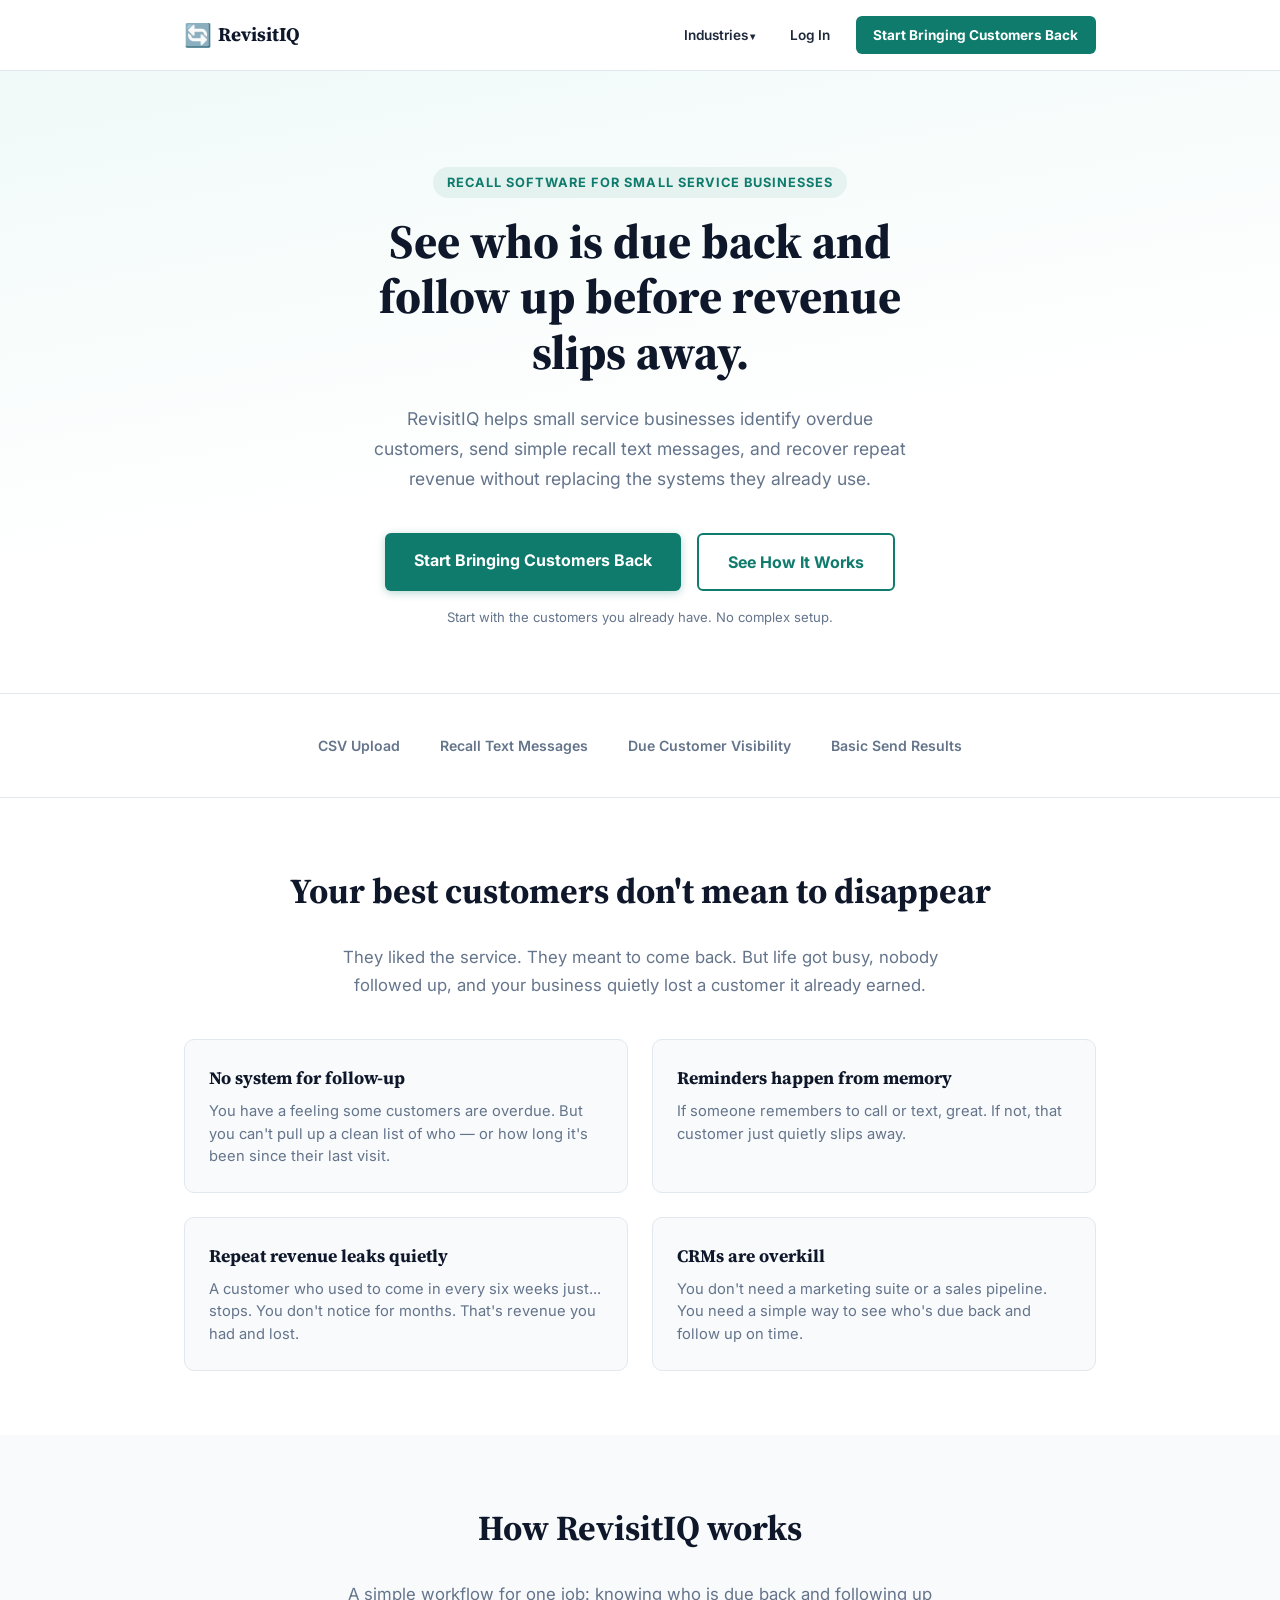
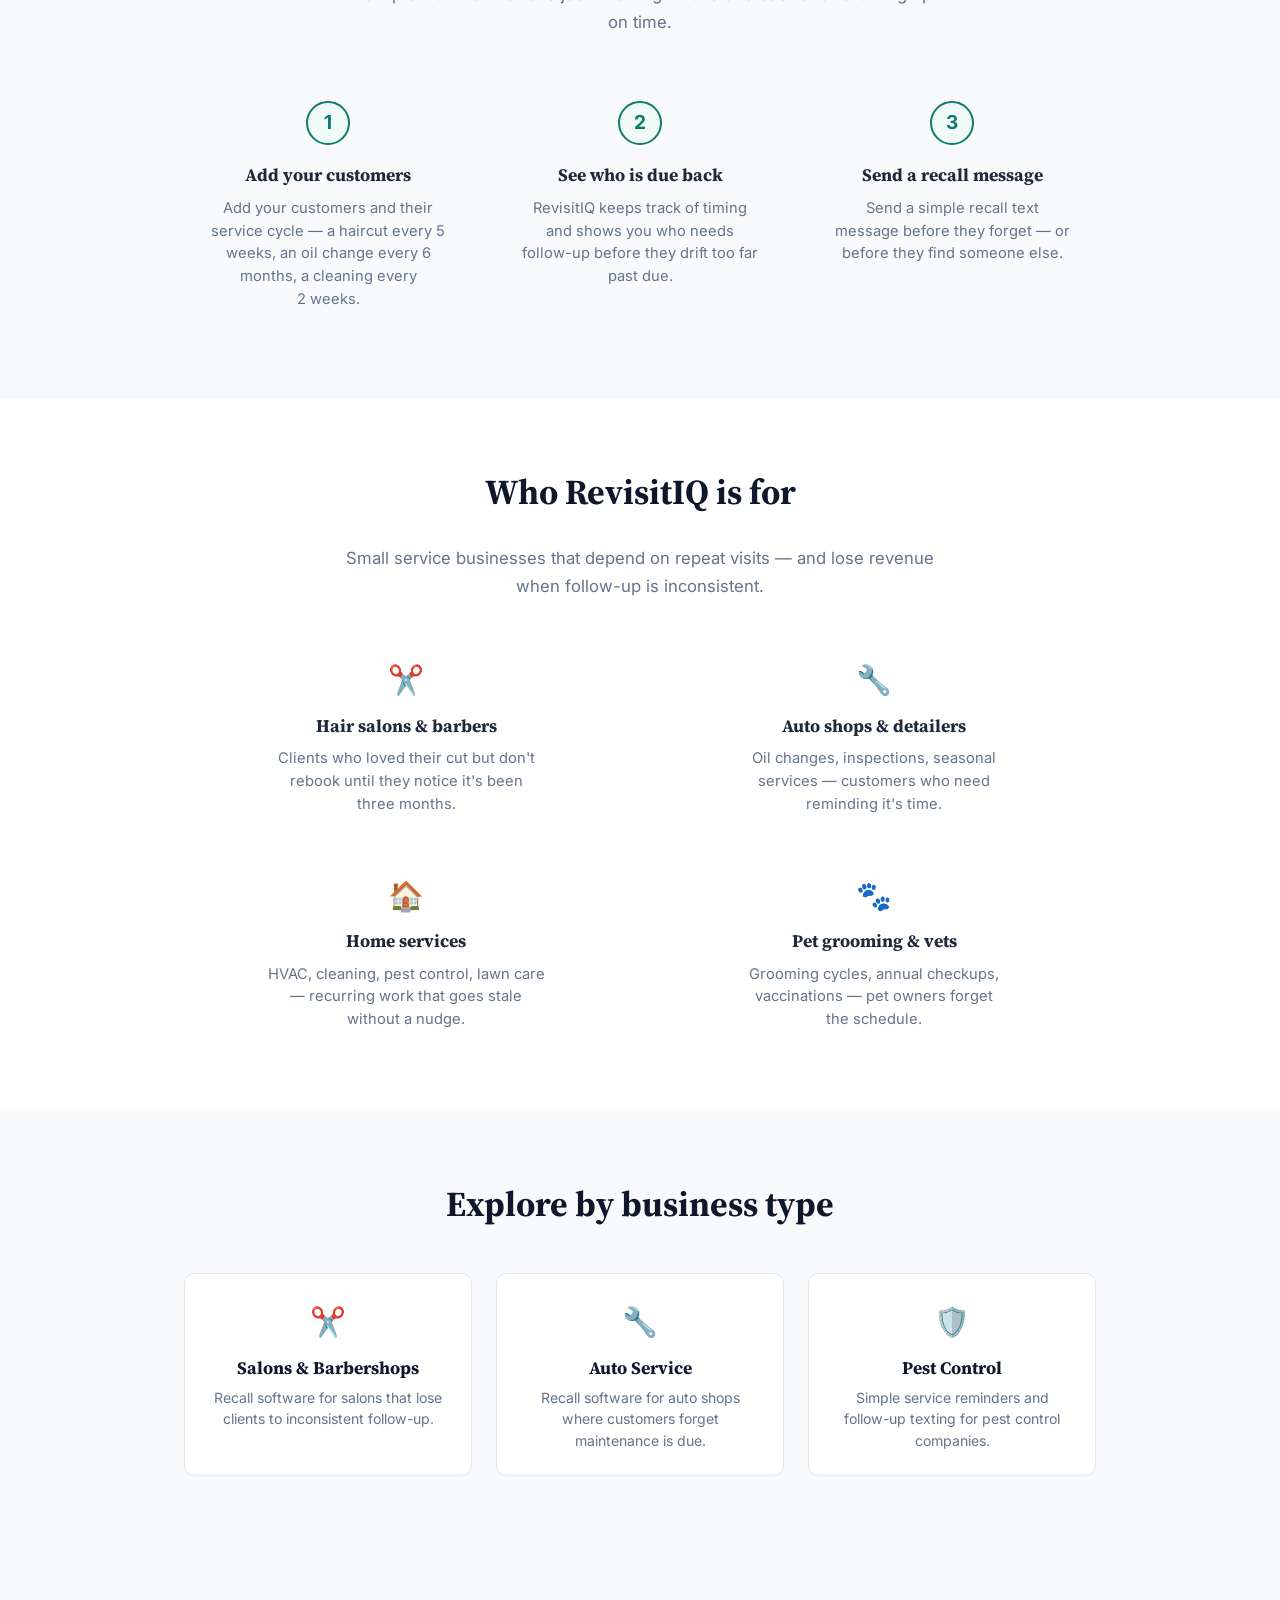
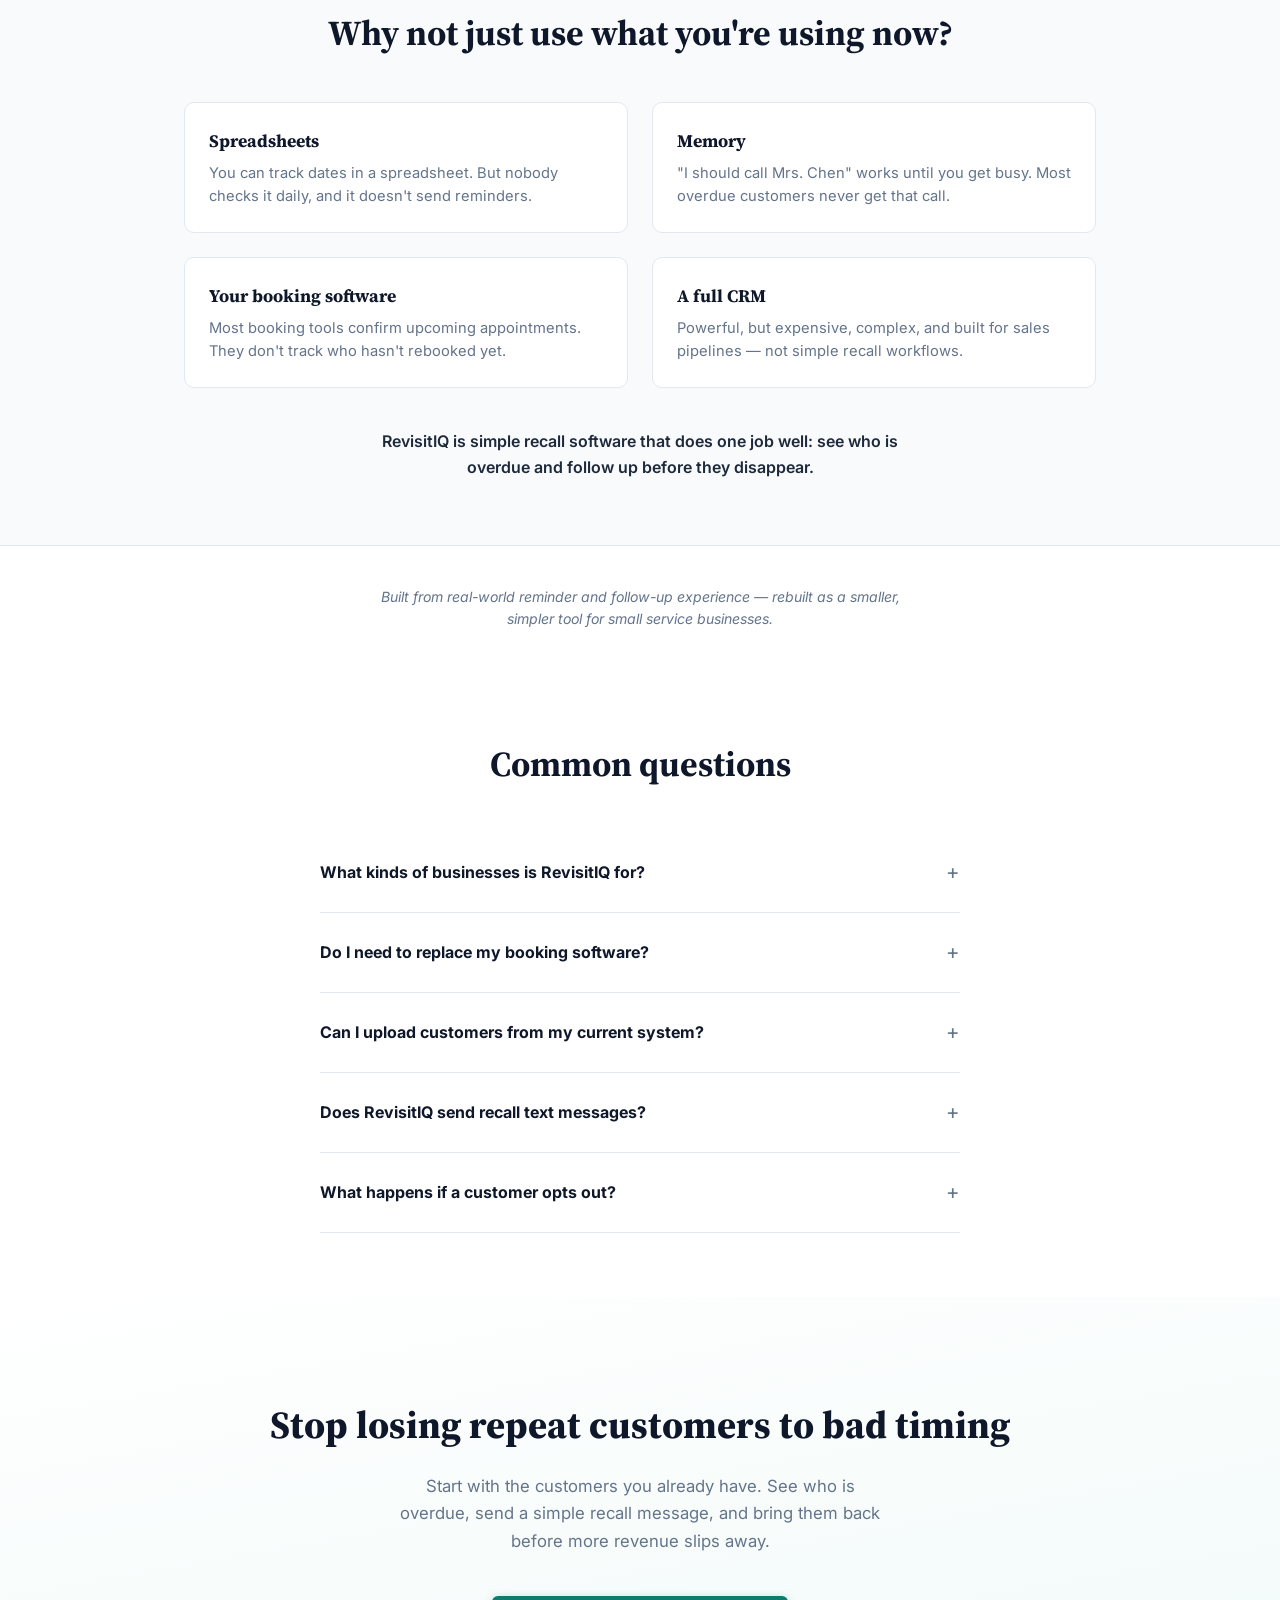
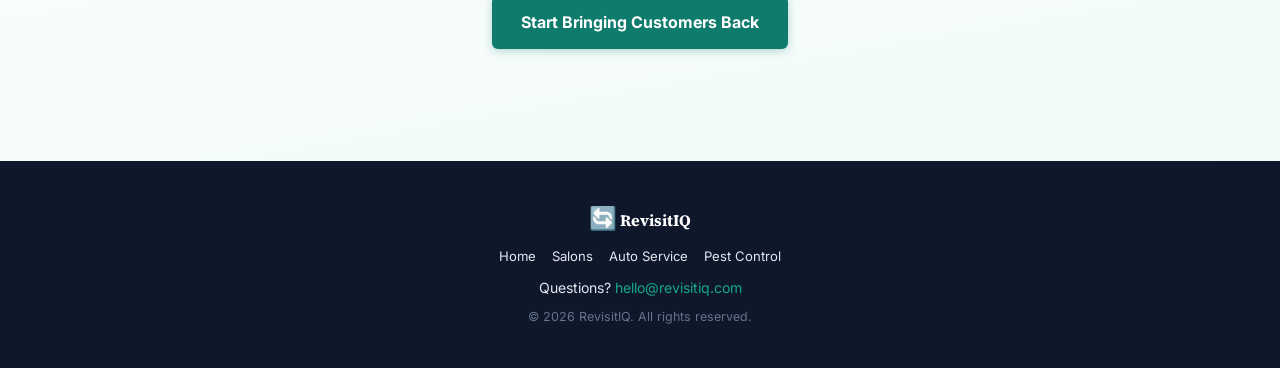
==== index.html @ e1361369 "Shift pest control page from recall to service reminder language Also update homepage pest control c" ====
<!doctype html>
<html lang="en">
    <head>
        <meta charset="UTF-8" />
        <meta name="viewport" content="width=device-width, initial-scale=1.0" />
        <title>Recall Software for Small Service Businesses | RevisitIQ</title>
        <meta
            name="description"
            content="RevisitIQ helps small service businesses identify overdue customers, send simple recall text messages, and bring repeat customers back before revenue slips away."
        />
        <meta
            property="og:title"
            content="Recall Software for Small Service Businesses | RevisitIQ"
        />
        <meta
            property="og:description"
            content="RevisitIQ helps small service businesses identify overdue customers, send simple recall text messages, and bring repeat customers back before revenue slips away."
        />
        <meta property="og:type" content="website" />
        <meta property="og:url" content="https://revisitiq.com/" />
        <meta
            property="og:image"
            content="https://revisitiq.com/og-image.png"
        />
        <meta
            property="og:image:alt"
            content="RevisitIQ — Recall software for small service businesses"
        />
        <meta name="twitter:card" content="summary_large_image" />
        <meta
            name="twitter:title"
            content="Recall Software for Small Service Businesses | RevisitIQ"
        />
        <meta
            name="twitter:description"
            content="RevisitIQ helps small service businesses identify overdue customers, send simple recall text messages, and bring repeat customers back before revenue slips away."
        />
        <meta
            name="twitter:image"
            content="https://revisitiq.com/og-image.png"
        />
        <meta
            name="twitter:image:alt"
            content="RevisitIQ — Recall software for small service businesses"
        />
        <link rel="canonical" href="https://revisitiq.com/" />
        <link rel="icon" href="/favicon.ico" sizes="48x48" />
        <link rel="icon" type="image/png" href="/favicon-32x32.png" sizes="32x32" />
        <link rel="icon" type="image/png" href="/favicon-16x16.png" sizes="16x16" />
        <link rel="apple-touch-icon" href="/apple-touch-icon.png" />

        <!-- Google Fonts -->
        <link rel="preconnect" href="https://fonts.googleapis.com" />
        <link rel="preconnect" href="https://fonts.gstatic.com" crossorigin />
        <link
            href="https://fonts.googleapis.com/css2?family=Inter:wght@400;500;600;700&family=Source+Serif+4:wght@600;700;800&display=swap"
            rel="stylesheet"
        />

        <link rel="stylesheet" href="styles.css" />

        <!-- Structured data: Organization + WebSite -->
        <script type="application/ld+json">
        {
            "@context": "https://schema.org",
            "@graph": [
                {
                    "@type": "Organization",
                    "name": "RevisitIQ",
                    "url": "https://revisitiq.com/",
                    "email": "hello@revisitiq.com",
                    "description": "RevisitIQ helps small service businesses identify overdue customers, send simple recall text messages, and bring repeat customers back before revenue slips away."
                },
                {
                    "@type": "WebSite",
                    "name": "RevisitIQ",
                    "url": "https://revisitiq.com/"
                }
            ]
        }
        </script>

        <!-- Google tag (gtag.js) -->
        <script async src="https://www.googletagmanager.com/gtag/js?id=G-NSQ59M11CJ"></script>
        <script>
            window.dataLayer = window.dataLayer || [];
            function gtag(){dataLayer.push(arguments);}
            gtag('js', new Date());
            gtag('config', 'G-NSQ59M11CJ');
        </script>
    </head>

    <body>
        <!-- ============ HEADER ============ -->
        <header class="site-header">
            <div class="container header-inner">
                <a href="/" class="logo" aria-label="RevisitIQ home">
                    <span class="logo-icon">🔄</span>
                    <span class="logo-text">RevisitIQ</span>
                </a>
                <nav class="header-nav">
                    <div class="nav-dropdown">
                        <button class="nav-dropdown-toggle" aria-expanded="false" aria-haspopup="true">Industries</button>
                        <div class="nav-dropdown-menu">
                            <a href="/salon-barbershop-recall.html">Salons &amp; Barbershops</a>
                            <a href="/auto-service-recall.html">Auto Service</a>
                            <a href="/pest-control-recall.html">Pest Control</a>
                        </div>
                    </div>
                    <a
                        href="https://app.revisitiq.com/login"
                        class="header-login"
                        data-cta="login"
                        data-location="header"
                        >Log In</a
                    >
                    <a
                        href="https://app.revisitiq.com/login"
                        class="header-cta"
                        data-cta="cta_click"
                        data-location="header"
                        >Start Bringing Customers Back</a
                    >
                </nav>
            </div>
        </header>

        <!-- ============ HERO ============ -->
        <section class="hero">
            <div class="container hero-inner">
                <p class="hero-eyebrow">Recall Software for Small Service Businesses</p>
                <h1 class="hero-headline">
                    See who is due back and follow up before revenue
                    slips&nbsp;away.
                </h1>
                <p class="hero-sub">
                    RevisitIQ helps small service businesses identify
                    overdue customers, send simple recall text messages,
                    and recover repeat revenue without replacing the
                    systems they already&nbsp;use.
                </p>

                <div class="hero-ctas">
                    <a
                        href="https://app.revisitiq.com/login"
                        class="btn btn-primary"
                        data-cta="cta_click"
                        data-location="hero"
                        >Start Bringing Customers Back</a
                    >
                    <a
                        href="#how-it-works"
                        class="btn btn-secondary"
                        data-cta="cta_click"
                        data-location="hero_secondary"
                        >See How It Works</a
                    >
                </div>

                <p class="hero-note">
                    Start with the customers you already have.
                    No complex&nbsp;setup.
                </p>
            </div>
        </section>

        <!-- ============ PROOF STRIP ============ -->
        <section class="proof-strip">
            <div class="container">
                <div class="proof-items">
                    <p>CSV Upload</p>
                    <p>Recall Text Messages</p>
                    <p>Due Customer Visibility</p>
                    <p>Basic Send Results</p>
                </div>
            </div>
        </section>

        <!-- ============ PROBLEM ============ -->
        <section class="problems">
            <div class="container">
                <h2 class="section-heading">
                    Your best customers don't mean to&nbsp;disappear
                </h2>
                <p class="section-intro">
                    They liked the service. They meant to come back.
                    But life got busy, nobody followed up, and your
                    business quietly lost a customer it
                    already&nbsp;earned.
                </p>
                <div class="problems-grid">
                    <div class="problem-card">
                        <h3>No system for follow-up</h3>
                        <p>
                            You have a feeling some customers are overdue.
                            But you can't pull up a clean list of who — or
                            how long it's been since their last&nbsp;visit.
                        </p>
                    </div>
                    <div class="problem-card">
                        <h3>Reminders happen from memory</h3>
                        <p>
                            If someone remembers to call or text, great.
                            If not, that customer just quietly
                            slips&nbsp;away.
                        </p>
                    </div>
                    <div class="problem-card">
                        <h3>Repeat revenue leaks quietly</h3>
                        <p>
                            A customer who used to come in every six weeks
                            just... stops. You don't notice for months.
                            That's revenue you had and&nbsp;lost.
                        </p>
                    </div>
                    <div class="problem-card">
                        <h3>CRMs are overkill</h3>
                        <p>
                            You don't need a marketing suite or a sales
                            pipeline. You need a simple way to see who's
                            due back and follow up on&nbsp;time.
                        </p>
                    </div>
                </div>
            </div>
        </section>

        <!-- ============ HOW IT WORKS ============ -->
        <section class="how-it-works" id="how-it-works">
            <div class="container">
                <h2 class="section-heading">
                    How RevisitIQ&nbsp;works
                </h2>
                <p class="section-intro">
                    A simple workflow for one job: knowing who is due
                    back and following up on&nbsp;time.
                </p>
                <div class="steps-grid">
                    <div class="step-card">
                        <div class="step-number">1</div>
                        <h3>Add your customers</h3>
                        <p>
                            Add your customers and their service cycle —
                            a haircut every 5 weeks, an oil change every
                            6 months, a cleaning every 2&nbsp;weeks.
                        </p>
                    </div>
                    <div class="step-card">
                        <div class="step-number">2</div>
                        <h3>See who is due back</h3>
                        <p>
                            RevisitIQ keeps track of timing and shows you
                            who needs follow-up before they drift too far
                            past&nbsp;due.
                        </p>
                    </div>
                    <div class="step-card">
                        <div class="step-number">3</div>
                        <h3>Send a recall message</h3>
                        <p>
                            Send a simple recall text message before
                            they forget — or before they find
                            someone&nbsp;else.
                        </p>
                    </div>
                </div>
            </div>
        </section>

        <!-- ============ WHO IT'S FOR ============ -->
        <section class="built-for">
            <div class="container">
                <h2 class="section-heading">
                    Who RevisitIQ is&nbsp;for
                </h2>
                <p class="section-intro">
                    Small service businesses that depend on repeat
                    visits — and lose revenue when follow-up
                    is&nbsp;inconsistent.
                </p>
                <div class="built-for-grid">
                    <div class="built-for-item">
                        <div class="built-for-icon">✂️</div>
                        <h3>Hair salons &amp; barbers</h3>
                        <p>
                            Clients who loved their cut but don't rebook
                            until they notice it's been
                            three&nbsp;months.
                        </p>
                    </div>
                    <div class="built-for-item">
                        <div class="built-for-icon">🔧</div>
                        <h3>Auto shops &amp; detailers</h3>
                        <p>
                            Oil changes, inspections, seasonal services —
                            customers who need reminding it's&nbsp;time.
                        </p>
                    </div>
                    <div class="built-for-item">
                        <div class="built-for-icon">🏠</div>
                        <h3>Home services</h3>
                        <p>
                            HVAC, cleaning, pest control, lawn care —
                            recurring work that goes stale without
                            a&nbsp;nudge.
                        </p>
                    </div>
                    <div class="built-for-item">
                        <div class="built-for-icon">🐾</div>
                        <h3>Pet grooming &amp; vets</h3>
                        <p>
                            Grooming cycles, annual checkups,
                            vaccinations — pet owners forget
                            the&nbsp;schedule.
                        </p>
                    </div>
                </div>
            </div>
        </section>

        <!-- ============ BY BUSINESS TYPE ============ -->
        <section class="niche-links">
            <div class="container">
                <h2 class="section-heading">
                    Explore by business&nbsp;type
                </h2>
                <div class="niche-links-grid">
                    <a href="/salon-barbershop-recall.html" class="niche-card">
                        <span class="niche-card-icon">✂️</span>
                        <h3>Salons &amp; Barbershops</h3>
                        <p>Recall software for salons that lose clients to inconsistent follow-up.</p>
                    </a>
                    <a href="/auto-service-recall.html" class="niche-card">
                        <span class="niche-card-icon">🔧</span>
                        <h3>Auto Service</h3>
                        <p>Recall software for auto shops where customers forget maintenance is due.</p>
                    </a>
                    <a href="/pest-control-recall.html" class="niche-card">
                        <span class="niche-card-icon">🛡️</span>
                        <h3>Pest Control</h3>
                        <p>Simple service reminders and follow-up texting for pest control companies.</p>
                    </a>
                </div>
            </div>
        </section>

        <!-- ============ WORKAROUND ============ -->
        <section class="workaround">
            <div class="container">
                <h2 class="section-heading">
                    Why not just use what you're using&nbsp;now?
                </h2>
                <div class="workaround-grid">
                    <div class="workaround-card">
                        <h3>Spreadsheets</h3>
                        <p>
                            You can track dates in a spreadsheet. But
                            nobody checks it daily, and it doesn't
                            send&nbsp;reminders.
                        </p>
                    </div>
                    <div class="workaround-card">
                        <h3>Memory</h3>
                        <p>
                            "I should call Mrs. Chen" works until you get
                            busy. Most overdue customers never get
                            that&nbsp;call.
                        </p>
                    </div>
                    <div class="workaround-card">
                        <h3>Your booking software</h3>
                        <p>
                            Most booking tools confirm upcoming appointments.
                            They don't track who hasn't
                            rebooked&nbsp;yet.
                        </p>
                    </div>
                    <div class="workaround-card">
                        <h3>A full CRM</h3>
                        <p>
                            Powerful, but expensive, complex, and built
                            for sales pipelines — not simple
                            recall&nbsp;workflows.
                        </p>
                    </div>
                </div>
                <p class="workaround-bottom">
                    RevisitIQ is simple recall software that does one
                    job well: see who is overdue and follow up before
                    they&nbsp;disappear.
                </p>
            </div>
        </section>

        <!-- ============ CREDIBILITY ============ -->
        <section class="credibility">
            <div class="container">
                <p class="credibility-note">
                    Built from real-world reminder and follow-up
                    experience — rebuilt as a smaller, simpler tool
                    for small service&nbsp;businesses.
                </p>
            </div>
        </section>

        <!-- ============ FAQ ============ -->
        <section class="faq" id="faq">
            <div class="container">
                <h2 class="section-heading">Common questions</h2>
                <div class="faq-list">
                    <details class="faq-item">
                        <summary>What kinds of businesses is RevisitIQ&nbsp;for?</summary>
                        <p>
                            Any small service business where customers should
                            come back on a regular cycle — hair salons,
                            barbers, auto shops, HVAC, cleaning services,
                            pet groomers, and similar. RevisitIQ is recall
                            software built for businesses that depend on
                            repeat&nbsp;visits.
                        </p>
                    </details>
                    <details class="faq-item">
                        <summary>Do I need to replace my booking&nbsp;software?</summary>
                        <p>
                            No. RevisitIQ is a lightweight recall overlay,
                            not a booking platform. It works alongside
                            whatever you already use — it just tracks who
                            is due back and helps you follow&nbsp;up.
                        </p>
                    </details>
                    <details class="faq-item">
                        <summary>Can I upload customers from my current&nbsp;system?</summary>
                        <p>
                            Yes. You can import customers via CSV upload,
                            so you don't have to re-enter everyone
                            by&nbsp;hand.
                        </p>
                    </details>
                    <details class="faq-item">
                        <summary>Does RevisitIQ send recall text&nbsp;messages?</summary>
                        <p>
                            Yes. RevisitIQ can send simple recall text
                            messages to customers who are due back.
                            Messages are short, practical reminders —
                            not marketing&nbsp;blasts.
                        </p>
                    </details>
                    <details class="faq-item">
                        <summary>What happens if a customer opts&nbsp;out?</summary>
                        <p>
                            Customers can opt out of recall messages at
                            any time. RevisitIQ handles opt-outs
                            automatically so you stay&nbsp;compliant.
                        </p>
                    </details>
                </div>
            </div>
        </section>

        <!-- FAQPage structured data -->
        <script type="application/ld+json">
        {
            "@context": "https://schema.org",
            "@type": "FAQPage",
            "mainEntity": [
                {
                    "@type": "Question",
                    "name": "What kinds of businesses is RevisitIQ for?",
                    "acceptedAnswer": {
                        "@type": "Answer",
                        "text": "Any small service business where customers should come back on a regular cycle — hair salons, barbers, auto shops, HVAC, cleaning services, pet groomers, and similar. RevisitIQ is recall software built for businesses that depend on repeat visits."
                    }
                },
                {
                    "@type": "Question",
                    "name": "Do I need to replace my booking software?",
                    "acceptedAnswer": {
                        "@type": "Answer",
                        "text": "No. RevisitIQ is a lightweight recall overlay, not a booking platform. It works alongside whatever you already use — it just tracks who is due back and helps you follow up."
                    }
                },
                {
                    "@type": "Question",
                    "name": "Can I upload customers from my current system?",
                    "acceptedAnswer": {
                        "@type": "Answer",
                        "text": "Yes. You can import customers via CSV upload, so you don't have to re-enter everyone by hand."
                    }
                },
                {
                    "@type": "Question",
                    "name": "Does RevisitIQ send recall text messages?",
                    "acceptedAnswer": {
                        "@type": "Answer",
                        "text": "Yes. RevisitIQ can send simple recall text messages to customers who are due back. Messages are short, practical reminders — not marketing blasts."
                    }
                },
                {
                    "@type": "Question",
                    "name": "What happens if a customer opts out?",
                    "acceptedAnswer": {
                        "@type": "Answer",
                        "text": "Customers can opt out of recall messages at any time. RevisitIQ handles opt-outs automatically so you stay compliant."
                    }
                }
            ]
        }
        </script>

        <!-- ============ FINAL CTA ============ -->
        <section class="final-cta">
            <div class="container">
                <h2>
                    Stop losing repeat customers to bad&nbsp;timing
                </h2>
                <p>
                    Start with the customers you already have.
                    See who is overdue, send a simple recall message,
                    and bring them back before more revenue
                    slips&nbsp;away.
                </p>
                <div class="hero-ctas">
                    <a
                        href="https://app.revisitiq.com/login"
                        class="btn btn-primary"
                        data-cta="cta_click"
                        data-location="final_cta"
                        >Start Bringing Customers Back</a
                    >
                </div>
            </div>
        </section>

        <!-- ============ FOOTER ============ -->
        <footer class="site-footer">
            <div class="container footer-inner">
                <p class="footer-brand">
                    <span class="logo-icon">🔄</span> RevisitIQ
                </p>
                <nav class="footer-nav">
                    <a href="/">Home</a>
                    <a href="/salon-barbershop-recall.html">Salons</a>
                    <a href="/auto-service-recall.html">Auto Service</a>
                    <a href="/pest-control-recall.html">Pest Control</a>
                </nav>
                <p class="footer-contact">
                    Questions?
                    <a href="mailto:hello@revisitiq.com">hello@revisitiq.com</a>
                </p>
                <p class="footer-legal">
                    &copy; 2026 RevisitIQ. All rights reserved.
                </p>
            </div>
        </footer>

        <script src="script.js"></script>
    </body>
</html>
---- styles.css ----
/* ============================================================
   RevisitIQ — Styles
   Marketing Site
   ============================================================ */

/* --- Tokens --- */
:root {
  --teal: #0F7B6C;
  --teal-dark: #0A5C51;
  --teal-light: #14A890;
  --blue: #2563EB;
  --blue-dark: #1D4ED8;
  --slate: #475569;
  --mint: #F0FAF8;
  --mint-dark: #D5F0EC;
  --white: #FFFFFF;
  --gray-50: #F8FAFC;
  --gray-100: #F1F5F9;
  --gray-200: #E2E8F0;
  --gray-600: #64748B;
  --gray-800: #1E293B;
  --gray-900: #0F172A;

  --font-heading: 'Source Serif 4', Georgia, 'Times New Roman', serif;
  --font-body: 'Inter', -apple-system, BlinkMacSystemFont, 'Segoe UI', sans-serif;

  --max-width: 960px;
  --space-xs: 0.5rem;
  --space-sm: 1rem;
  --space-md: 1.5rem;
  --space-lg: 2.5rem;
  --space-xl: 4rem;
  --space-2xl: 6rem;

  --radius: 6px;
  --radius-lg: 10px;
  --shadow-sm: 0 1px 3px rgba(0,0,0,0.08);
  --shadow-md: 0 4px 12px rgba(0,0,0,0.1);
}

/* --- Reset --- */
*, *::before, *::after {
  box-sizing: border-box;
  margin: 0;
  padding: 0;
}

html {
  scroll-behavior: smooth;
  -webkit-text-size-adjust: 100%;
}

body {
  font-family: var(--font-body);
  font-size: 1rem;
  line-height: 1.65;
  color: var(--gray-800);
  background: var(--white);
  -webkit-font-smoothing: antialiased;
}

img { max-width: 100%; display: block; }
a { color: var(--teal); text-decoration: none; }
a:hover { text-decoration: underline; }
a:focus-visible,
button:focus-visible {
  outline: 3px solid var(--teal-light);
  outline-offset: 2px;
}

/* --- Layout --- */
.container {
  max-width: var(--max-width);
  margin: 0 auto;
  padding: 0 var(--space-md);
}

.section-heading {
  font-family: var(--font-heading);
  font-size: clamp(1.6rem, 4vw, 2.2rem);
  font-weight: 700;
  color: var(--gray-900);
  text-align: center;
  margin-bottom: var(--space-lg);
}

.section-intro {
  font-size: 1.05rem;
  color: var(--gray-600);
  text-align: center;
  max-width: 620px;
  margin: calc(-1 * var(--space-sm)) auto var(--space-lg);
  line-height: 1.65;
}

/* --- Header --- */
.site-header {
  position: sticky;
  top: 0;
  z-index: 100;
  background: var(--white);
  border-bottom: 1px solid var(--gray-200);
  padding: var(--space-sm) 0;
}
.header-inner {
  display: flex;
  align-items: center;
  justify-content: space-between;
}
.logo {
  display: flex;
  align-items: center;
  gap: 0.4rem;
  text-decoration: none;
  color: var(--gray-900);
}
.logo-icon { font-size: 1.4rem; }
.logo-text {
  font-family: var(--font-heading);
  font-size: 1.2rem;
  font-weight: 700;
}

.header-nav {
  display: flex;
  align-items: center;
  gap: var(--space-sm);
}
.header-login {
  font-size: 0.85rem;
  font-weight: 600;
  color: var(--gray-800);
  text-decoration: none;
  padding: 0.5rem 0.6rem;
}
.header-login:hover {
  color: var(--teal);
  text-decoration: none;
}
.header-cta {
  display: inline-block;
  font-size: 0.85rem;
  font-weight: 700;
  color: var(--white);
  background: var(--teal);
  padding: 0.5rem 1.1rem;
  border-radius: var(--radius);
  text-decoration: none;
  transition: background 0.2s;
}
.header-cta:hover {
  background: var(--teal-dark);
  text-decoration: none;
}

/* --- Nav Dropdown --- */
.nav-dropdown {
  position: relative;
}
.nav-dropdown-toggle {
  font-family: var(--font-body);
  font-size: 0.85rem;
  font-weight: 600;
  color: var(--gray-800);
  background: none;
  border: none;
  cursor: pointer;
  padding: 0.5rem 0.6rem;
  transition: color 0.2s;
}
.nav-dropdown-toggle:hover {
  color: var(--teal);
}
.nav-dropdown-toggle::after {
  content: ' \25BE';
  font-size: 0.7em;
}
.nav-dropdown-menu {
  display: none;
  position: absolute;
  top: 100%;
  right: 0;
  background: var(--white);
  border: 1px solid var(--gray-200);
  border-radius: var(--radius);
  box-shadow: var(--shadow-md);
  min-width: 200px;
  z-index: 110;
  padding: 0.4rem 0;
}
.nav-dropdown-menu a {
  display: block;
  padding: 0.55rem 1rem;
  font-size: 0.88rem;
  font-weight: 500;
  color: var(--gray-800);
  text-decoration: none;
  transition: background 0.15s;
}
.nav-dropdown-menu a:hover {
  background: var(--gray-50);
  color: var(--teal);
  text-decoration: none;
}
.nav-dropdown.is-open .nav-dropdown-menu {
  display: block;
}

/* --- Buttons --- */
.btn {
  display: inline-block;
  font-family: var(--font-body);
  font-size: 1rem;
  font-weight: 700;
  padding: 0.85rem 1.8rem;
  border-radius: var(--radius);
  text-decoration: none;
  text-align: center;
  transition: background 0.2s, transform 0.15s, box-shadow 0.2s;
  cursor: pointer;
  border: none;
}
.btn:hover { text-decoration: none; transform: translateY(-1px); }
.btn:active { transform: translateY(0); }

.btn-primary {
  color: var(--white);
  background: var(--teal);
  box-shadow: 0 2px 8px rgba(15,123,108,0.3);
}
.btn-primary:hover {
  background: var(--teal-dark);
  box-shadow: 0 4px 16px rgba(15,123,108,0.35);
}

.btn-secondary {
  color: var(--teal);
  background: transparent;
  border: 2px solid var(--teal);
}
.btn-secondary:hover {
  background: var(--teal);
  color: var(--white);
}

/* --- Hero --- */
.hero {
  padding: var(--space-2xl) 0 var(--space-xl);
  background: linear-gradient(170deg, var(--mint) 0%, var(--white) 60%);
  text-align: center;
}
.hero-inner { max-width: 680px; margin: 0 auto; }
.hero-eyebrow {
  display: inline-block;
  font-size: 0.8rem;
  font-weight: 700;
  letter-spacing: 0.08em;
  text-transform: uppercase;
  color: var(--teal);
  background: rgba(15,123,108,0.08);
  padding: 0.3rem 0.9rem;
  border-radius: 100px;
  margin-bottom: var(--space-sm);
}
.hero-headline {
  font-family: var(--font-heading);
  font-size: clamp(2rem, 5.5vw, 3rem);
  font-weight: 800;
  line-height: 1.15;
  color: var(--gray-900);
  margin-bottom: var(--space-md);
}
.hero-sub {
  font-size: 1.1rem;
  color: var(--gray-600);
  max-width: 560px;
  margin: 0 auto var(--space-lg);
  line-height: 1.7;
}
.hero-ctas {
  display: flex;
  flex-wrap: wrap;
  gap: var(--space-sm);
  justify-content: center;
  margin-bottom: var(--space-sm);
}
.hero-note {
  font-size: 0.82rem;
  color: var(--gray-600);
  margin-top: var(--space-xs);
}

/* --- Proof Strip --- */
.proof-strip {
  padding: var(--space-lg) 0;
  background: var(--white);
  border-top: 1px solid var(--gray-200);
  border-bottom: 1px solid var(--gray-200);
}
.proof-items {
  display: flex;
  justify-content: center;
  gap: var(--space-lg);
  flex-wrap: wrap;
  text-align: center;
}
.proof-items p {
  font-size: 0.88rem;
  color: var(--gray-600);
  font-weight: 600;
  margin: 0;
}

/* --- Problem Section --- */
.problems {
  padding: var(--space-xl) 0;
  background: var(--white);
}
.problems-grid {
  display: grid;
  grid-template-columns: 1fr 1fr;
  gap: var(--space-md);
}
.problem-card {
  background: var(--gray-50);
  padding: var(--space-md);
  border-radius: var(--radius-lg);
  border: 1px solid var(--gray-200);
}
.problem-card h3 {
  font-family: var(--font-heading);
  font-size: 1.1rem;
  font-weight: 700;
  color: var(--gray-900);
  margin-bottom: 0.4rem;
}
.problem-card p {
  font-size: 0.92rem;
  color: var(--gray-600);
  line-height: 1.55;
  margin: 0;
}

/* --- How It Works --- */
.how-it-works {
  padding: var(--space-xl) 0;
  background: var(--gray-50);
}
.steps-grid {
  display: grid;
  grid-template-columns: repeat(3, 1fr);
  gap: var(--space-md);
}
.step-card {
  text-align: center;
  padding: var(--space-md);
}
.step-card .step-number {
  display: inline-flex;
  align-items: center;
  justify-content: center;
  width: 2.8rem;
  height: 2.8rem;
  border-radius: 50%;
  background: var(--mint);
  color: var(--teal);
  font-size: 1.2rem;
  font-weight: 700;
  margin-bottom: var(--space-sm);
  border: 2px solid var(--teal);
}
.step-card h3 {
  font-family: var(--font-heading);
  font-size: 1.1rem;
  font-weight: 700;
  margin-bottom: 0.4rem;
}
.step-card p {
  font-size: 0.92rem;
  color: var(--gray-600);
  max-width: 280px;
  margin: 0 auto;
  line-height: 1.55;
}

/* --- Who It's For --- */
.built-for {
  padding: var(--space-xl) 0;
  background: var(--white);
}
.built-for-grid {
  display: grid;
  grid-template-columns: repeat(2, 1fr);
  gap: var(--space-md);
}
.built-for-item {
  text-align: center;
  padding: var(--space-sm);
}
.built-for-icon {
  font-size: 1.8rem;
  margin-bottom: var(--space-xs);
}
.built-for-item h3 {
  font-family: var(--font-heading);
  font-size: 1.1rem;
  font-weight: 700;
  margin-bottom: 0.4rem;
}
.built-for-item p {
  font-size: 0.92rem;
  color: var(--gray-600);
  max-width: 280px;
  margin: 0 auto;
  line-height: 1.55;
}
.built-for-note {
  font-size: 0.88rem;
  font-style: italic;
  color: var(--gray-600);
  text-align: center;
  margin-top: var(--space-lg);
}

/* --- Workaround Section --- */
.workaround {
  padding: var(--space-xl) 0;
  background: var(--gray-50);
}
.workaround-grid {
  display: grid;
  grid-template-columns: 1fr 1fr;
  gap: var(--space-md);
}
.workaround-card {
  background: var(--white);
  padding: var(--space-md);
  border-radius: var(--radius-lg);
  border: 1px solid var(--gray-200);
}
.workaround-card h3 {
  font-family: var(--font-heading);
  font-size: 1.1rem;
  font-weight: 700;
  color: var(--gray-900);
  margin-bottom: 0.4rem;
}
.workaround-card p {
  font-size: 0.92rem;
  color: var(--gray-600);
  line-height: 1.55;
  margin: 0;
}
.workaround-bottom {
  font-size: 1rem;
  font-weight: 600;
  color: var(--gray-800);
  text-align: center;
  margin-top: var(--space-lg);
  max-width: 580px;
  margin-left: auto;
  margin-right: auto;
}

/* --- FAQ --- */
.faq {
  padding: var(--space-xl) 0;
  background: var(--white);
}
.faq-list {
  max-width: 640px;
  margin: 0 auto;
}
.faq-item {
  border-bottom: 1px solid var(--gray-200);
  padding: var(--space-sm) 0;
}
.faq-item summary {
  font-weight: 700;
  font-size: 1rem;
  cursor: pointer;
  list-style: none;
  display: flex;
  align-items: center;
  justify-content: space-between;
  gap: var(--space-sm);
  padding: 0.4rem 0;
  color: var(--gray-900);
}
.faq-item summary::after {
  content: '+';
  font-size: 1.3rem;
  font-weight: 400;
  color: var(--gray-600);
  flex-shrink: 0;
  transition: transform 0.2s;
}
.faq-item[open] summary::after {
  content: '\2212';
}
.faq-item summary::-webkit-details-marker { display: none; }
.faq-item p {
  font-size: 0.92rem;
  color: var(--gray-600);
  padding: 0.3rem 0 0.6rem;
  line-height: 1.6;
}

/* --- Niche Links --- */
.niche-links {
  padding: var(--space-xl) 0;
  background: var(--gray-50);
}
.niche-links-grid {
  display: grid;
  grid-template-columns: 1fr;
  gap: var(--space-md);
}
.niche-card {
  display: block;
  background: var(--white);
  padding: var(--space-md);
  border-radius: var(--radius-lg);
  border: 1px solid var(--gray-200);
  text-decoration: none;
  color: var(--gray-800);
  transition: box-shadow 0.2s, border-color 0.2s;
  text-align: center;
}
.niche-card:hover {
  border-color: var(--teal-light);
  box-shadow: var(--shadow-md);
  text-decoration: none;
}
.niche-card-icon {
  font-size: 1.8rem;
  display: block;
  margin-bottom: var(--space-xs);
}
.niche-card h3 {
  font-family: var(--font-heading);
  font-size: 1.1rem;
  font-weight: 700;
  color: var(--gray-900);
  margin-bottom: 0.3rem;
}
.niche-card p {
  font-size: 0.88rem;
  color: var(--gray-600);
  line-height: 1.5;
  margin: 0;
}

/* --- Credibility --- */
.credibility {
  padding: var(--space-lg) 0;
  background: var(--white);
  border-top: 1px solid var(--gray-200);
}
.credibility-note {
  font-size: 0.88rem;
  font-style: italic;
  color: var(--gray-600);
  text-align: center;
  max-width: 540px;
  margin: 0 auto;
  line-height: 1.6;
}

/* --- Final CTA --- */
.final-cta {
  padding: var(--space-2xl) 0;
  text-align: center;
  background: linear-gradient(170deg, var(--white) 0%, var(--mint) 100%);
}
.final-cta h2 {
  font-family: var(--font-heading);
  font-size: clamp(1.6rem, 4.5vw, 2.4rem);
  font-weight: 800;
  color: var(--gray-900);
  margin-bottom: var(--space-sm);
}
.final-cta p {
  font-size: 1.05rem;
  color: var(--gray-600);
  margin-bottom: var(--space-lg);
  max-width: 500px;
  margin-left: auto;
  margin-right: auto;
}

/* --- Footer --- */
.site-footer {
  padding: var(--space-lg) 0;
  background: var(--gray-900);
  color: var(--gray-200);
  text-align: center;
}
.footer-inner {
  display: flex;
  flex-direction: column;
  align-items: center;
  gap: 0.5rem;
}
.footer-brand {
  font-family: var(--font-heading);
  font-size: 1rem;
  font-weight: 700;
  color: var(--white);
}
.footer-contact { font-size: 0.88rem; }
.footer-contact a { color: var(--teal-light); }
.footer-contact a:hover { color: var(--mint); }
.footer-nav {
  display: flex;
  gap: var(--space-sm);
  flex-wrap: wrap;
  justify-content: center;
}
.footer-nav a {
  font-size: 0.82rem;
  color: var(--gray-200);
  text-decoration: none;
}
.footer-nav a:hover {
  color: var(--teal-light);
  text-decoration: underline;
}
.footer-legal { font-size: 0.78rem; color: var(--gray-600); }

/* ============================================================
   Responsive
   ============================================================ */
/* Desktop enhancement for niche grid */
@media (min-width: 769px) {
  .niche-links-grid {
    grid-template-columns: repeat(3, 1fr);
  }
}

@media (max-width: 768px) {
  .proof-items {
    flex-direction: column;
    gap: var(--space-sm);
  }
  .nav-dropdown-toggle {
    font-size: 0.78rem;
    padding: 0.45rem 0.5rem;
  }
  .problems-grid,
  .workaround-grid {
    grid-template-columns: 1fr;
  }
  .steps-grid {
    grid-template-columns: 1fr;
    gap: var(--space-lg);
  }
  .built-for-grid {
    grid-template-columns: 1fr;
    gap: var(--space-lg);
  }
  .hero {
    padding: var(--space-xl) 0 var(--space-lg);
  }
  .hero-ctas {
    flex-direction: column;
    align-items: center;
  }
  .hero-ctas .btn {
    width: 100%;
    max-width: 320px;
  }
  .header-cta {
    font-size: 0.78rem;
    padding: 0.45rem 0.9rem;
  }
  .header-login {
    font-size: 0.78rem;
    padding: 0.45rem 0.5rem;
  }
}

@media (max-width: 480px) {
  .hero-headline {
    font-size: 1.7rem;
  }
  .section-heading {
    font-size: 1.4rem;
  }
}

/* --- Print --- */
@media print {
  .site-header, .hero-ctas, .header-cta, .header-login, .final-cta {
    display: none;
  }
}
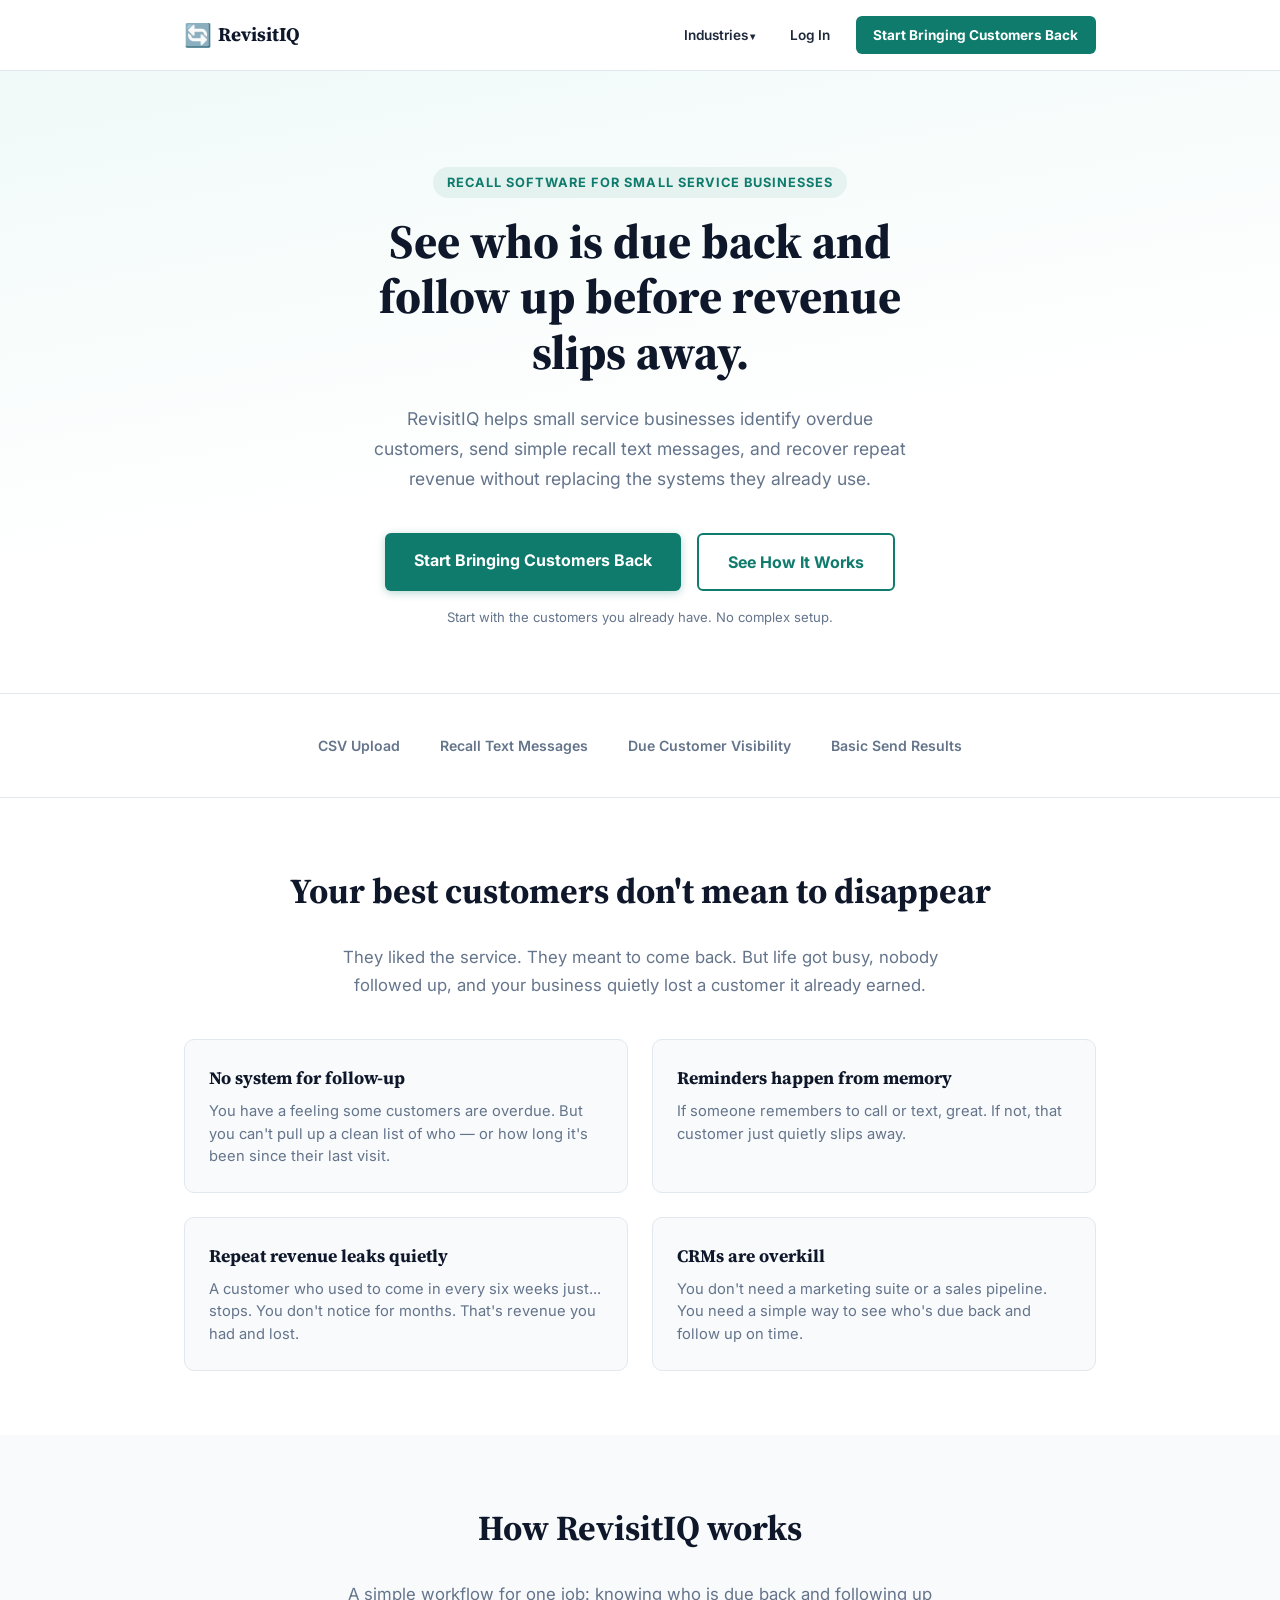
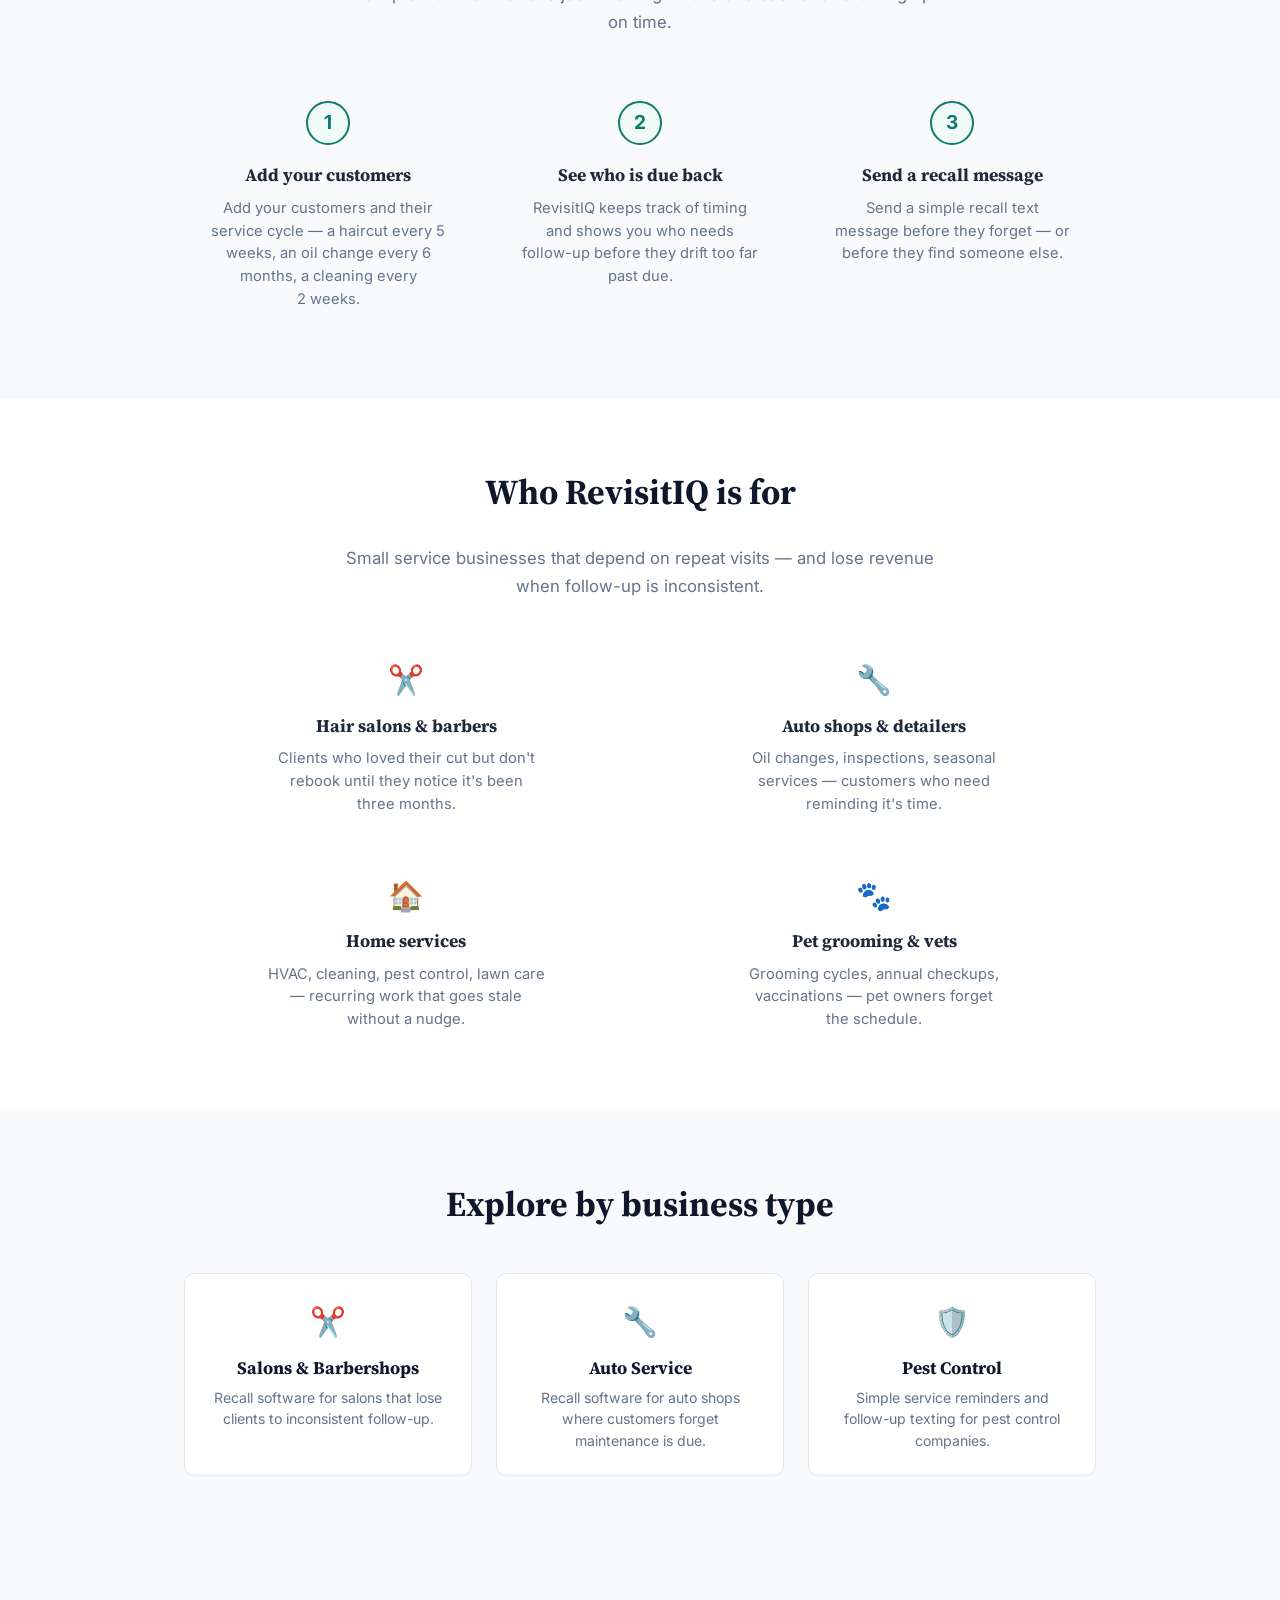
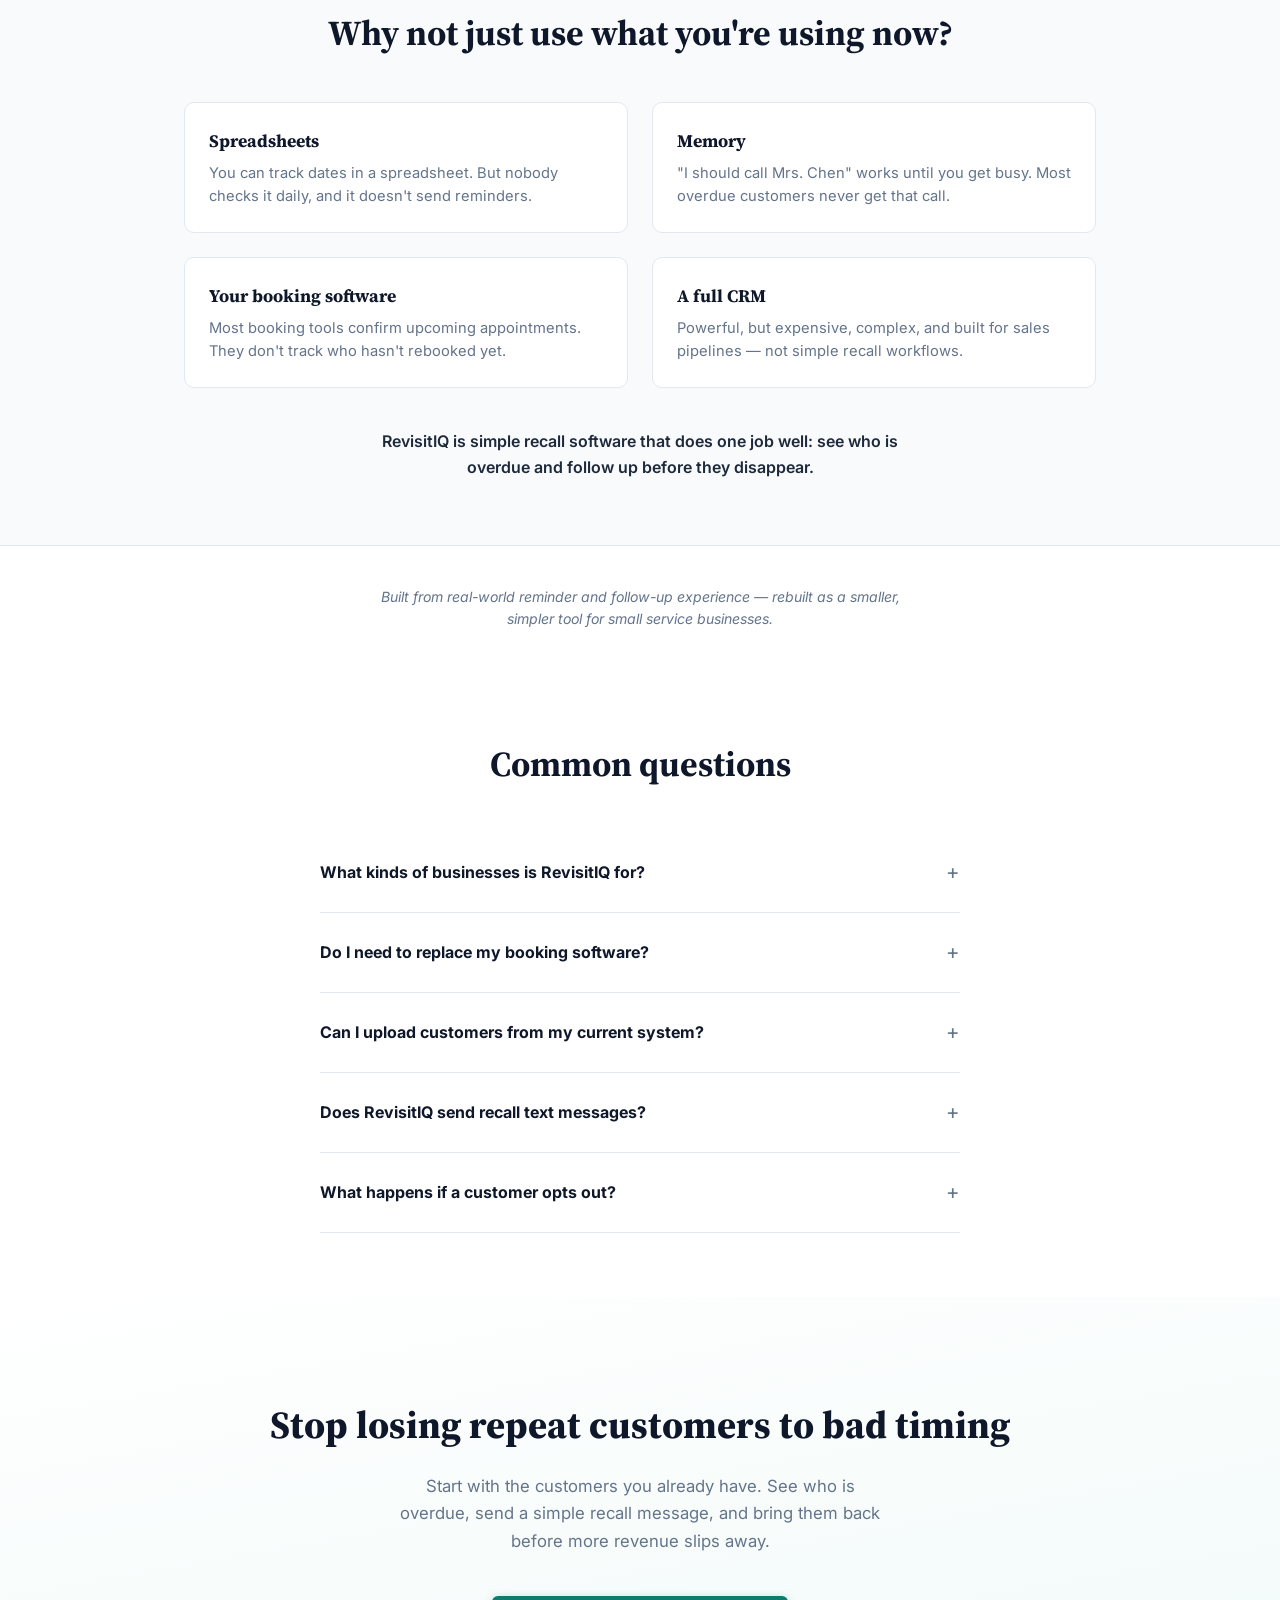
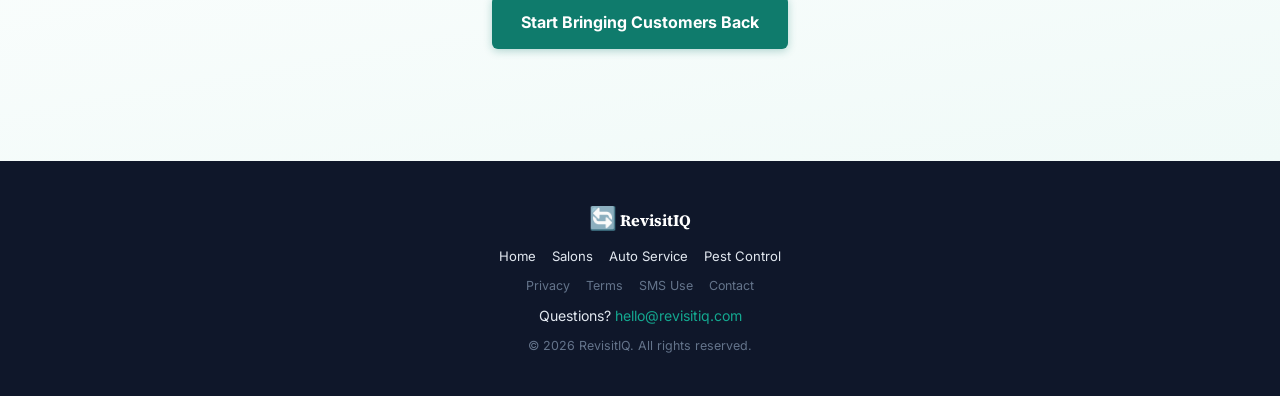
==== commit d7a5df99: "Add business/trust pages: privacy, terms, SMS use, contact Create 4 new content pages with plain-lan" ====
--- a/index.html
+++ b/index.html
@@ -543,6 +543,12 @@
                     <a href="/auto-service-recall.html">Auto Service</a>
                     <a href="/pest-control-recall.html">Pest Control</a>
                 </nav>
+                <nav class="footer-nav footer-legal-nav">
+                    <a href="/privacy-policy.html">Privacy</a>
+                    <a href="/terms-of-service.html">Terms</a>
+                    <a href="/sms-use-policy.html">SMS Use</a>
+                    <a href="/contact.html">Contact</a>
+                </nav>
                 <p class="footer-contact">
                     Questions?
                     <a href="mailto:hello@revisitiq.com">hello@revisitiq.com</a>
--- a/styles.css
+++ b/styles.css
@@ -689,6 +689,96 @@
   }
 }
 
+/* --- Content Pages (policy, terms, contact) --- */
+.content-page {
+  padding: var(--space-xl) 0 var(--space-2xl);
+  background: var(--white);
+}
+.content-page .container {
+  max-width: 680px;
+}
+.content-page h1 {
+  font-family: var(--font-heading);
+  font-size: clamp(1.6rem, 4vw, 2.2rem);
+  font-weight: 700;
+  color: var(--gray-900);
+  margin-bottom: var(--space-xs);
+}
+.content-page .content-updated {
+  font-size: 0.82rem;
+  color: var(--gray-600);
+  margin-bottom: var(--space-lg);
+}
+.content-page h2 {
+  font-family: var(--font-heading);
+  font-size: 1.2rem;
+  font-weight: 700;
+  color: var(--gray-900);
+  margin-top: var(--space-lg);
+  margin-bottom: var(--space-xs);
+}
+.content-page p {
+  font-size: 0.95rem;
+  color: var(--gray-800);
+  line-height: 1.7;
+  margin-bottom: var(--space-sm);
+}
+.content-page ul {
+  font-size: 0.95rem;
+  color: var(--gray-800);
+  line-height: 1.7;
+  margin-bottom: var(--space-sm);
+  padding-left: 1.4rem;
+}
+.content-page li {
+  margin-bottom: 0.3rem;
+}
+.content-page .content-note {
+  font-size: 0.88rem;
+  font-style: italic;
+  color: var(--gray-600);
+  border-left: 3px solid var(--gray-200);
+  padding-left: var(--space-sm);
+  margin: var(--space-md) 0;
+}
+.content-page a {
+  color: var(--teal);
+}
+
+/* Contact page specifics */
+.contact-email {
+  display: inline-block;
+  font-size: 1.1rem;
+  font-weight: 600;
+  color: var(--teal);
+  margin: var(--space-sm) 0 var(--space-md);
+}
+.contact-topics {
+  list-style: none;
+  padding-left: 0;
+}
+.contact-topics li {
+  font-size: 0.95rem;
+  color: var(--gray-800);
+  padding: 0.3rem 0;
+}
+.contact-topics li::before {
+  content: '— ';
+  color: var(--gray-600);
+}
+
+/* Footer legal nav */
+.footer-legal-nav {
+  gap: var(--space-sm);
+}
+.footer-legal-nav a {
+  font-size: 0.78rem;
+  color: var(--gray-600);
+}
+.footer-legal-nav a:hover {
+  color: var(--teal-light);
+}
+
 /* --- Print --- */
 @media print {
   .site-header, .hero-ctas, .header-cta, .header-login, .final-cta {
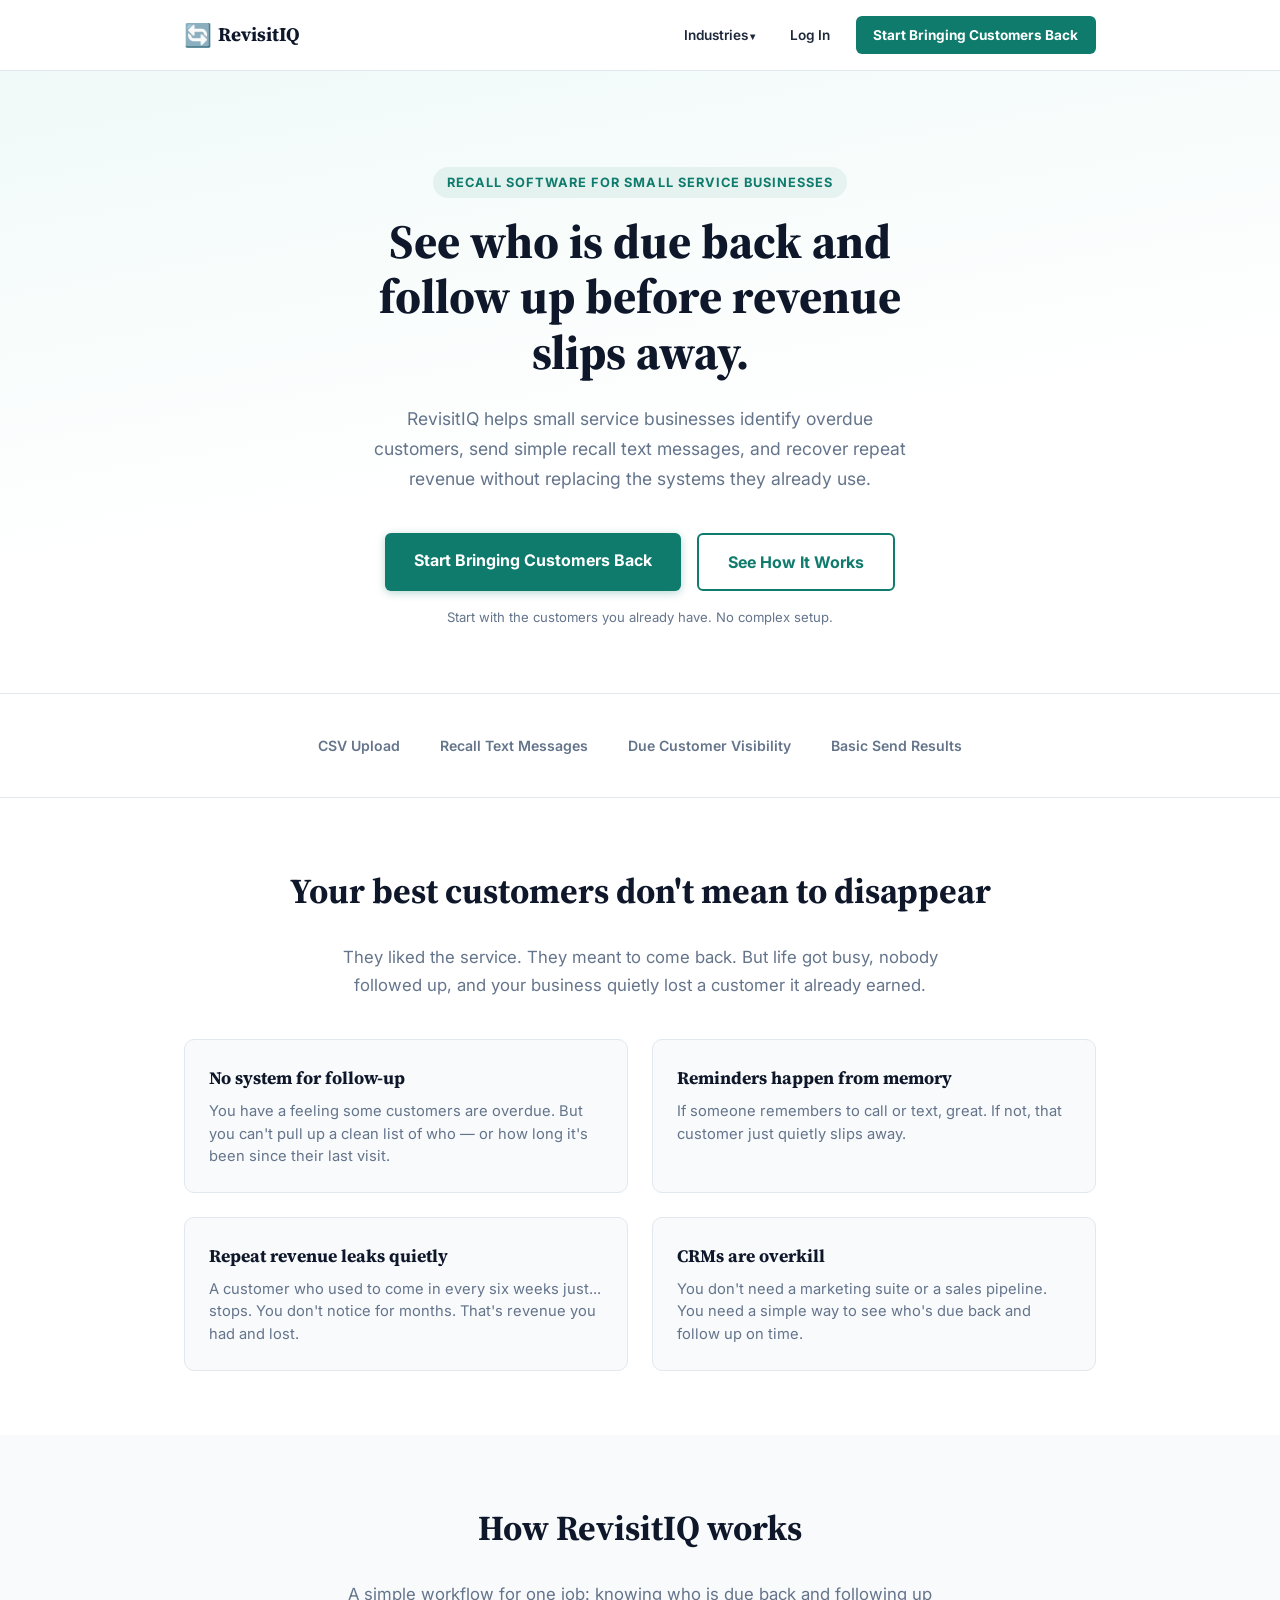
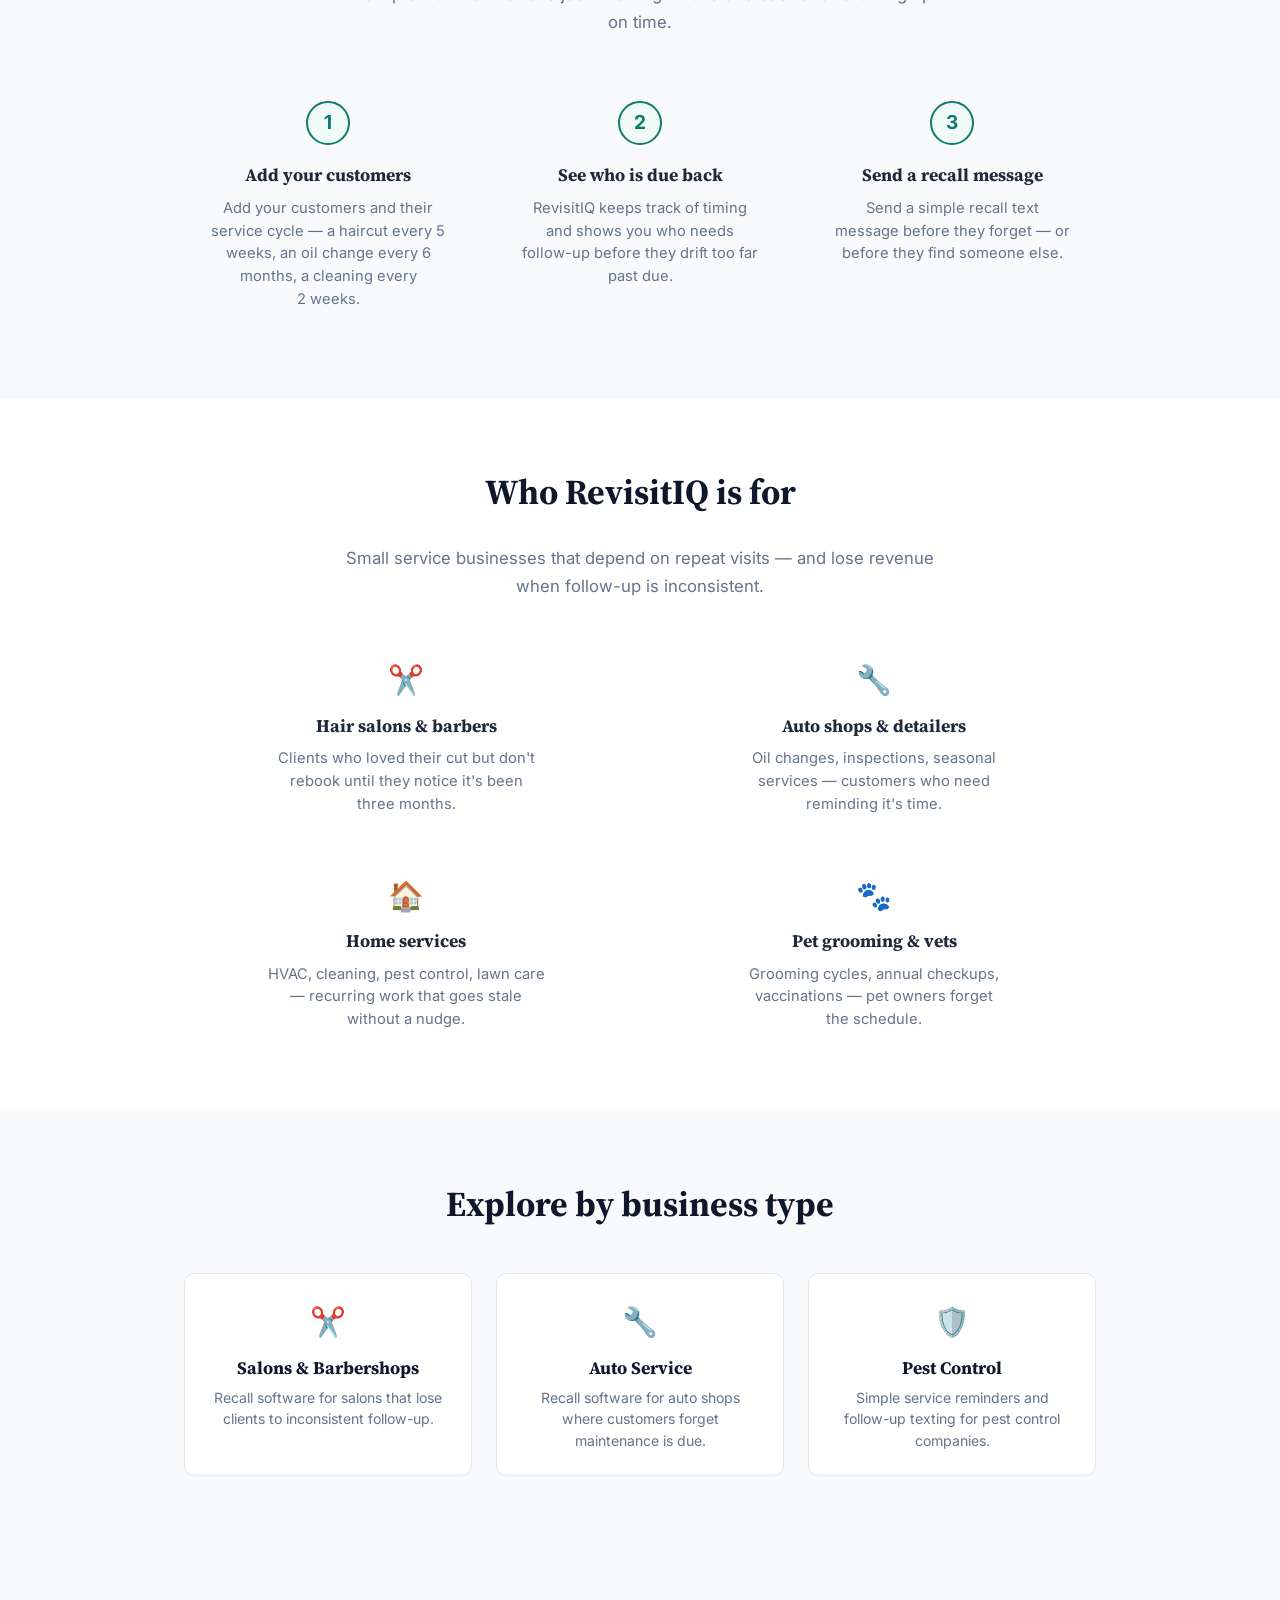
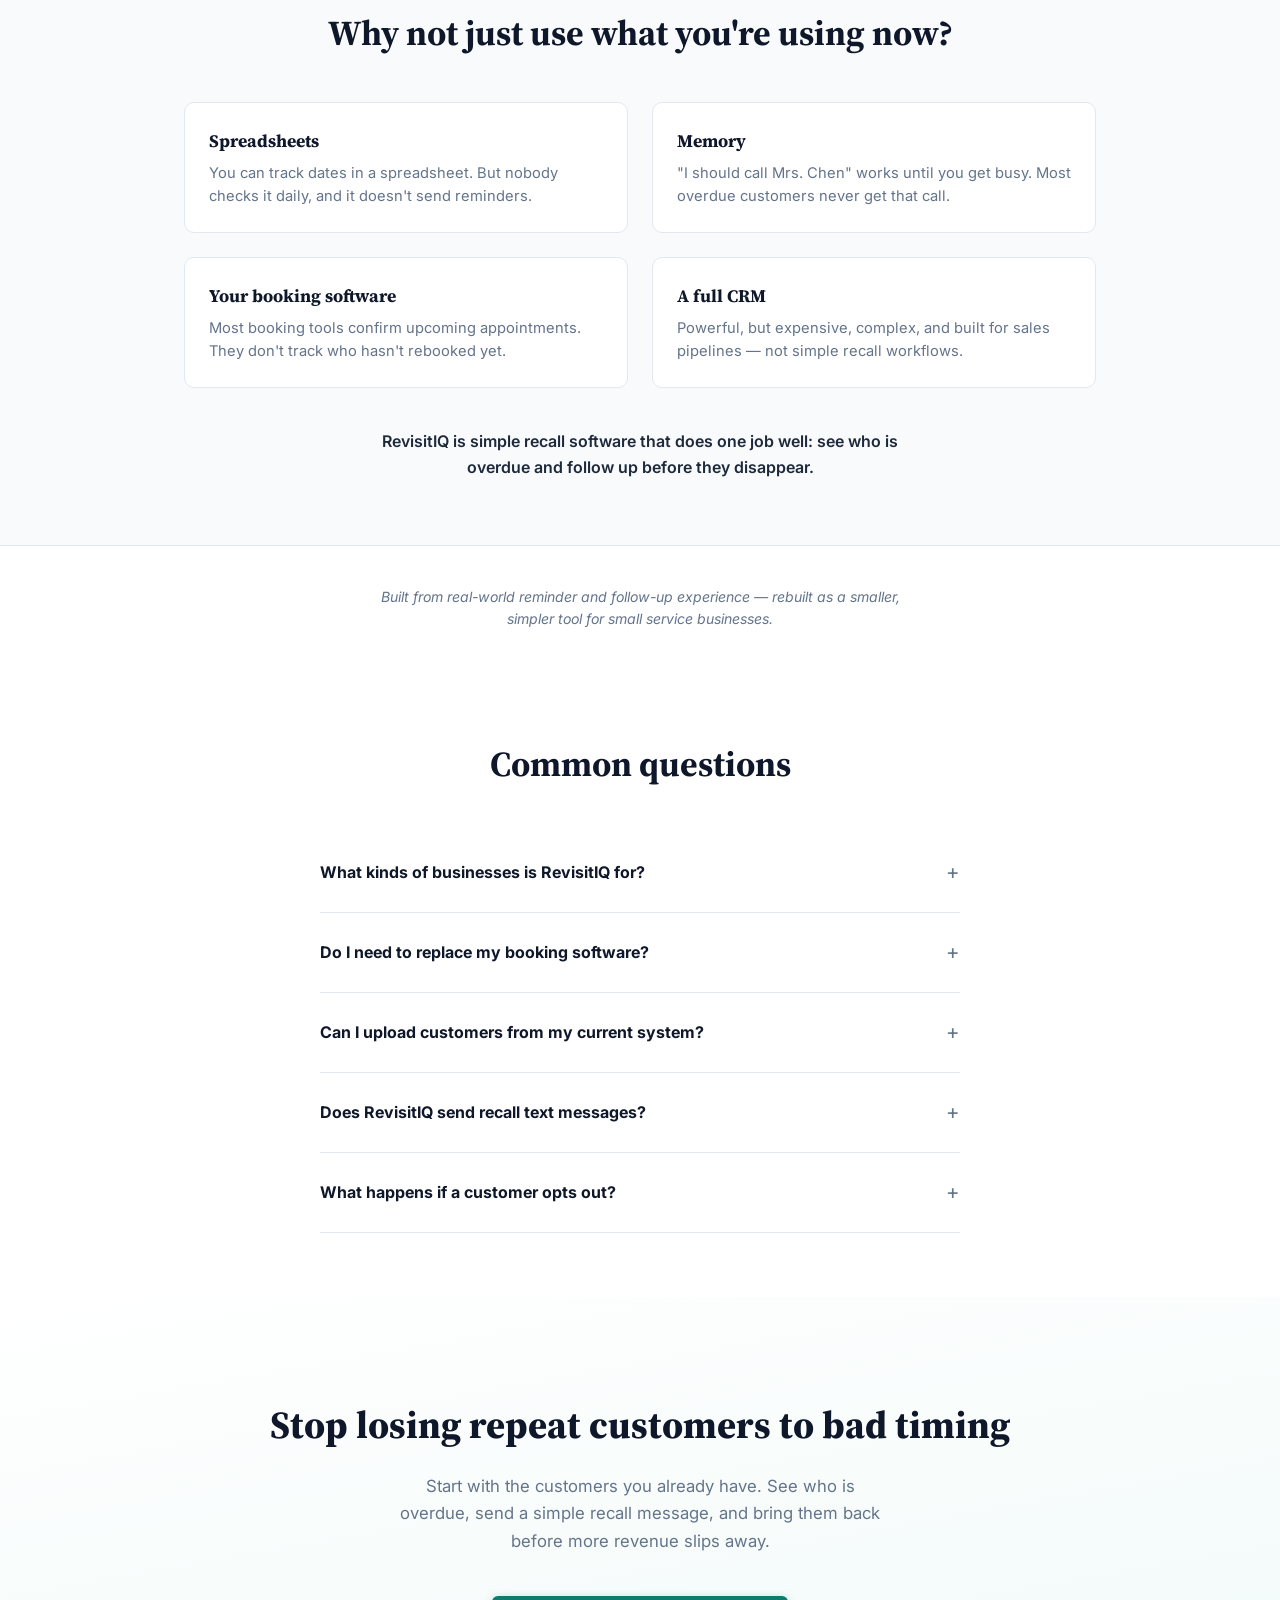
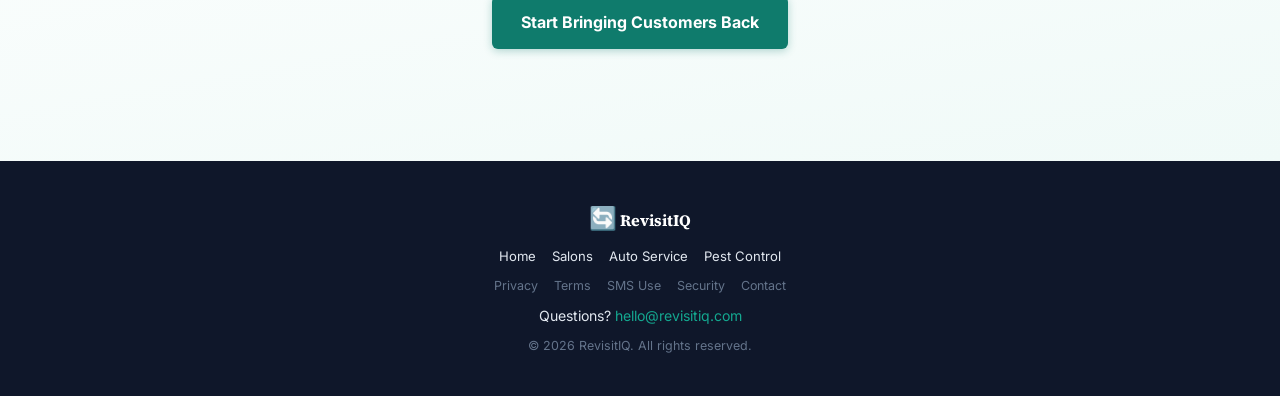
==== commit bc066d7e: "Add security & data handling page, wire into footer site-wide Plain-language page covering what data" ====
--- a/index.html
+++ b/index.html
@@ -547,6 +547,7 @@
                     <a href="/privacy-policy.html">Privacy</a>
                     <a href="/terms-of-service.html">Terms</a>
                     <a href="/sms-use-policy.html">SMS Use</a>
+                    <a href="/security.html">Security</a>
                     <a href="/contact.html">Contact</a>
                 </nav>
                 <p class="footer-contact">
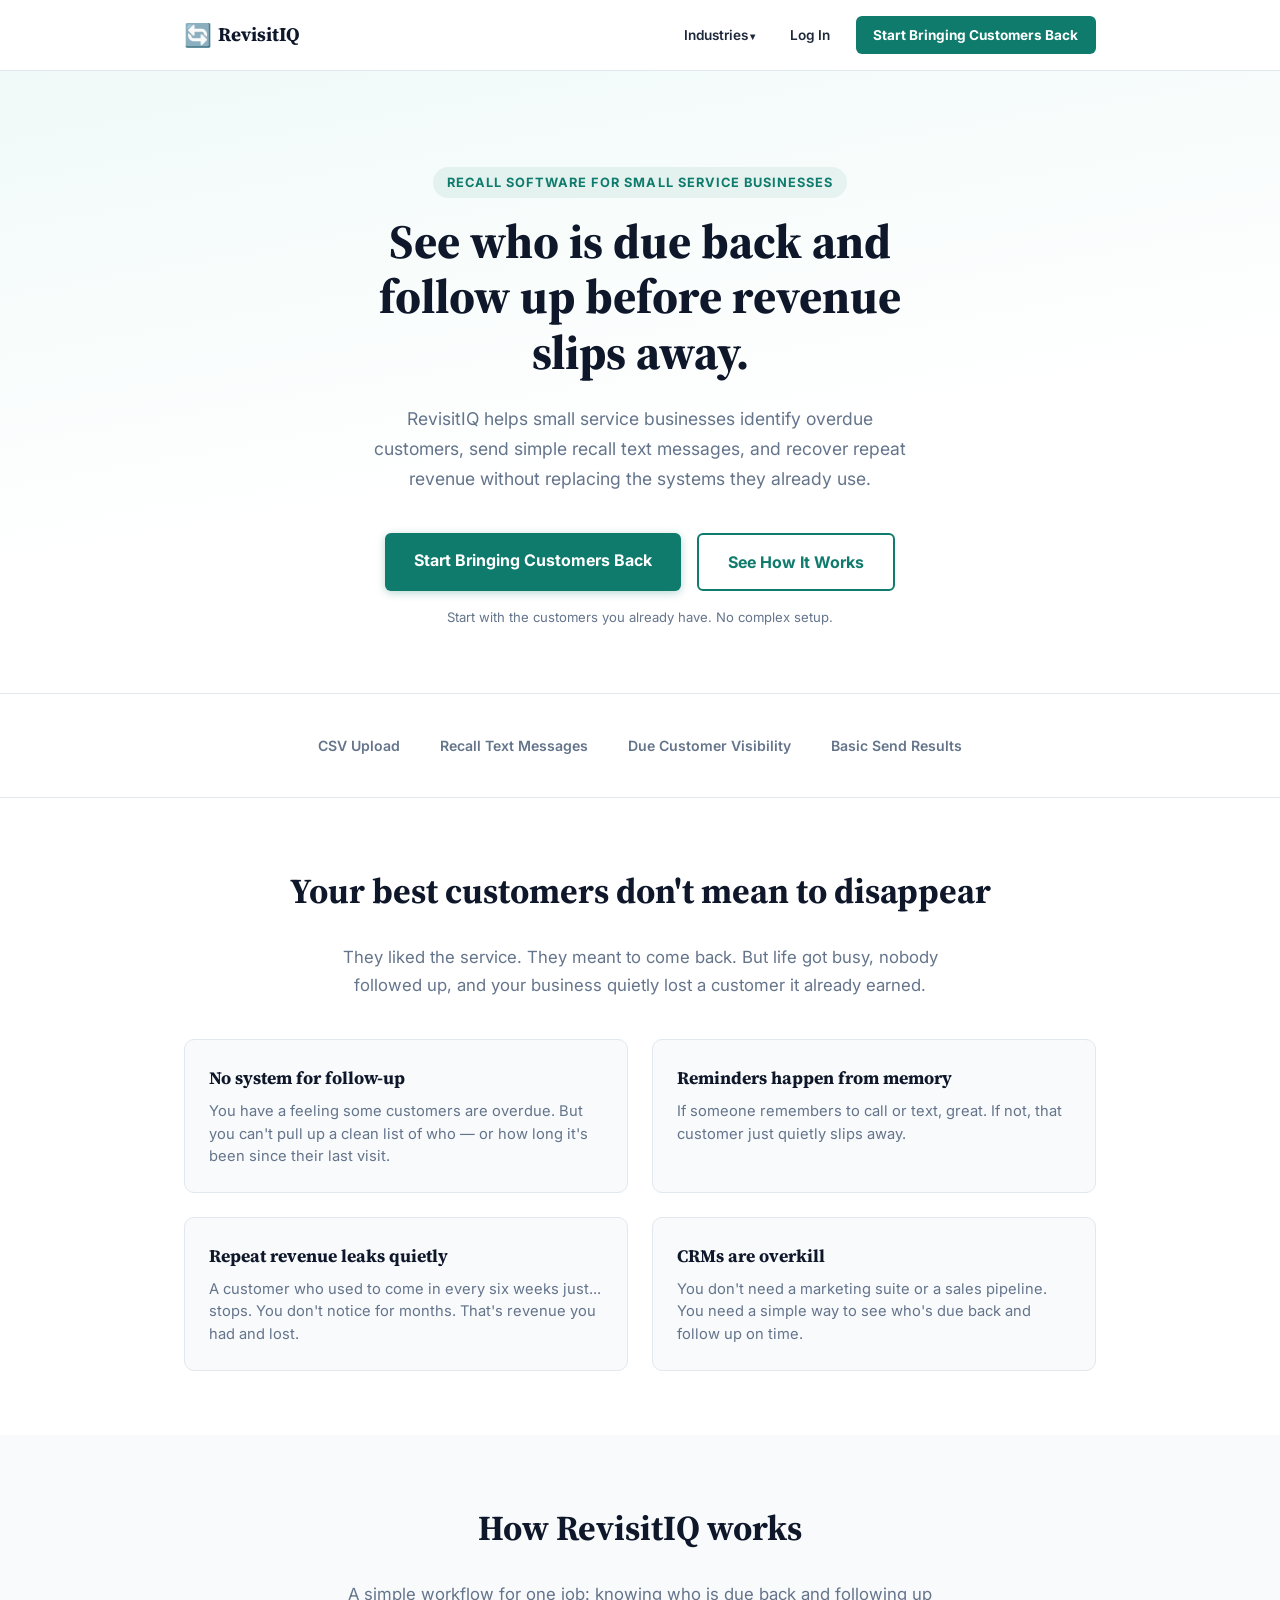
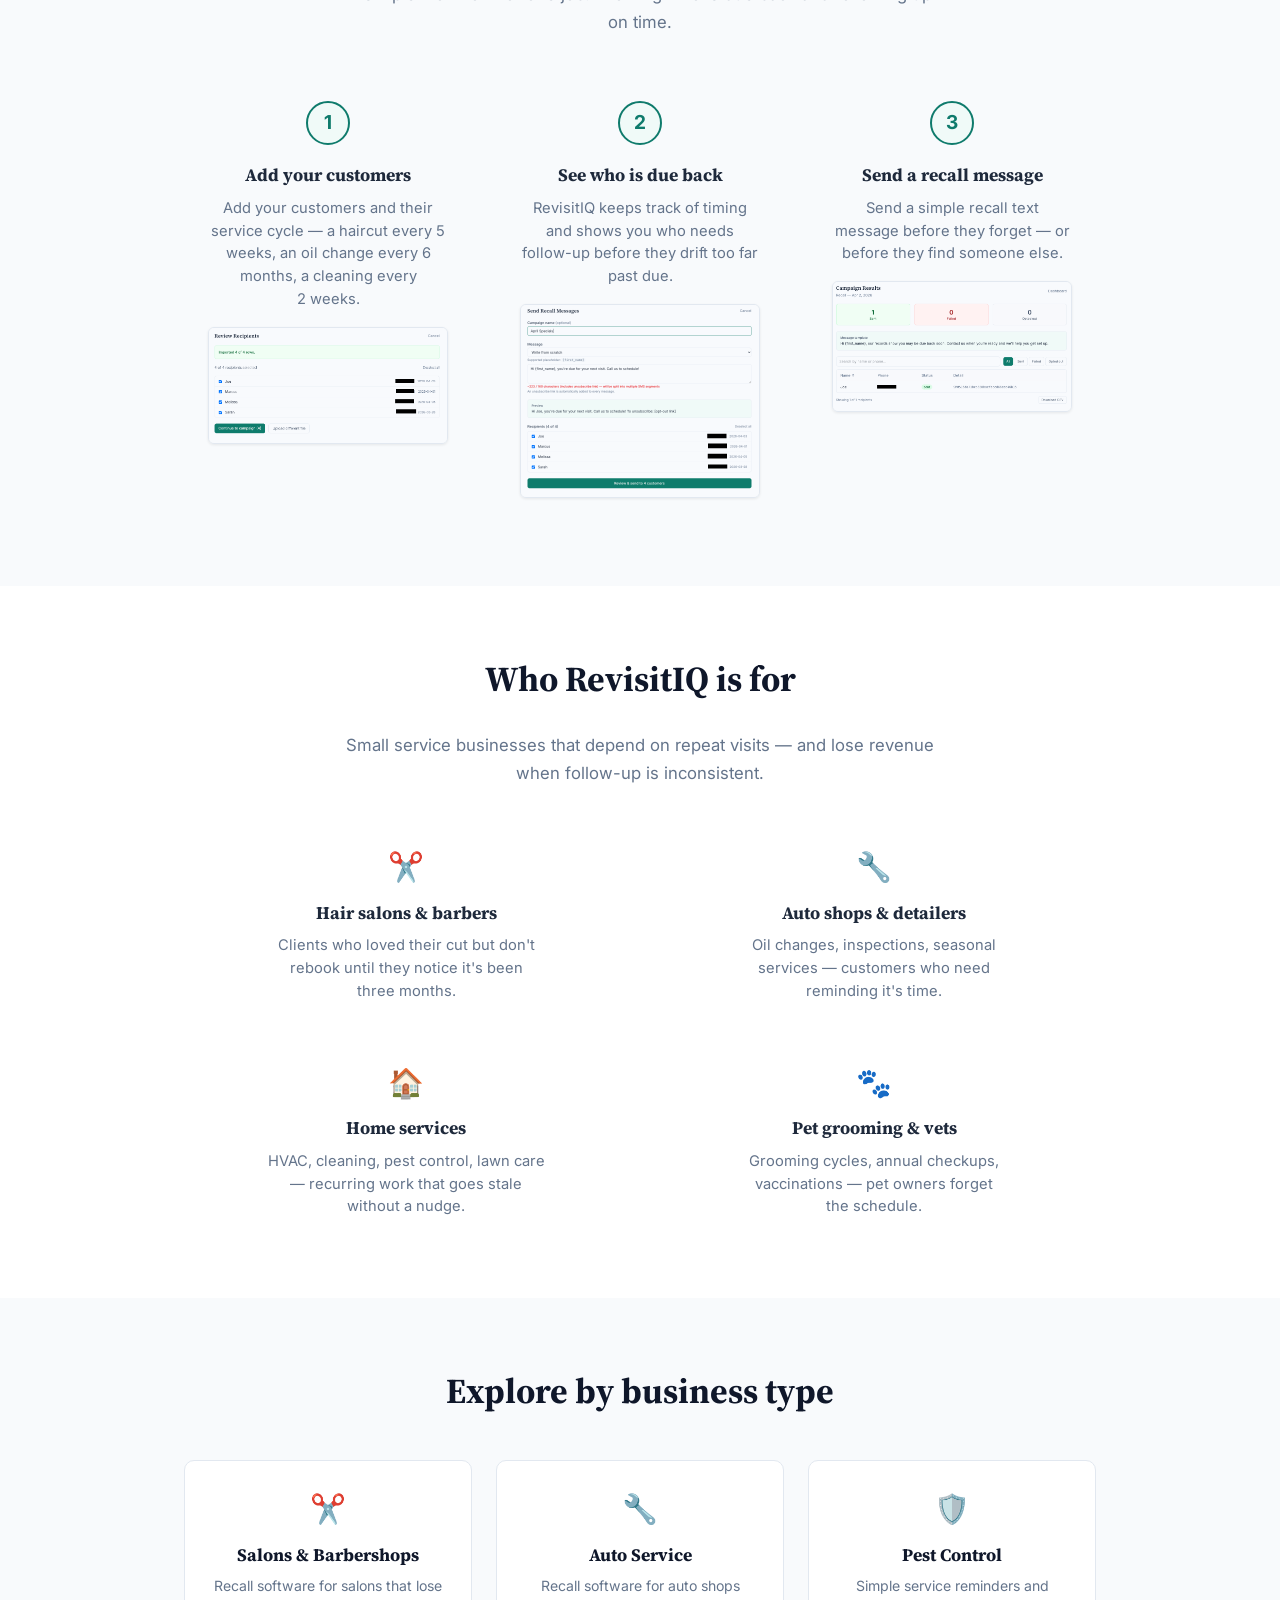
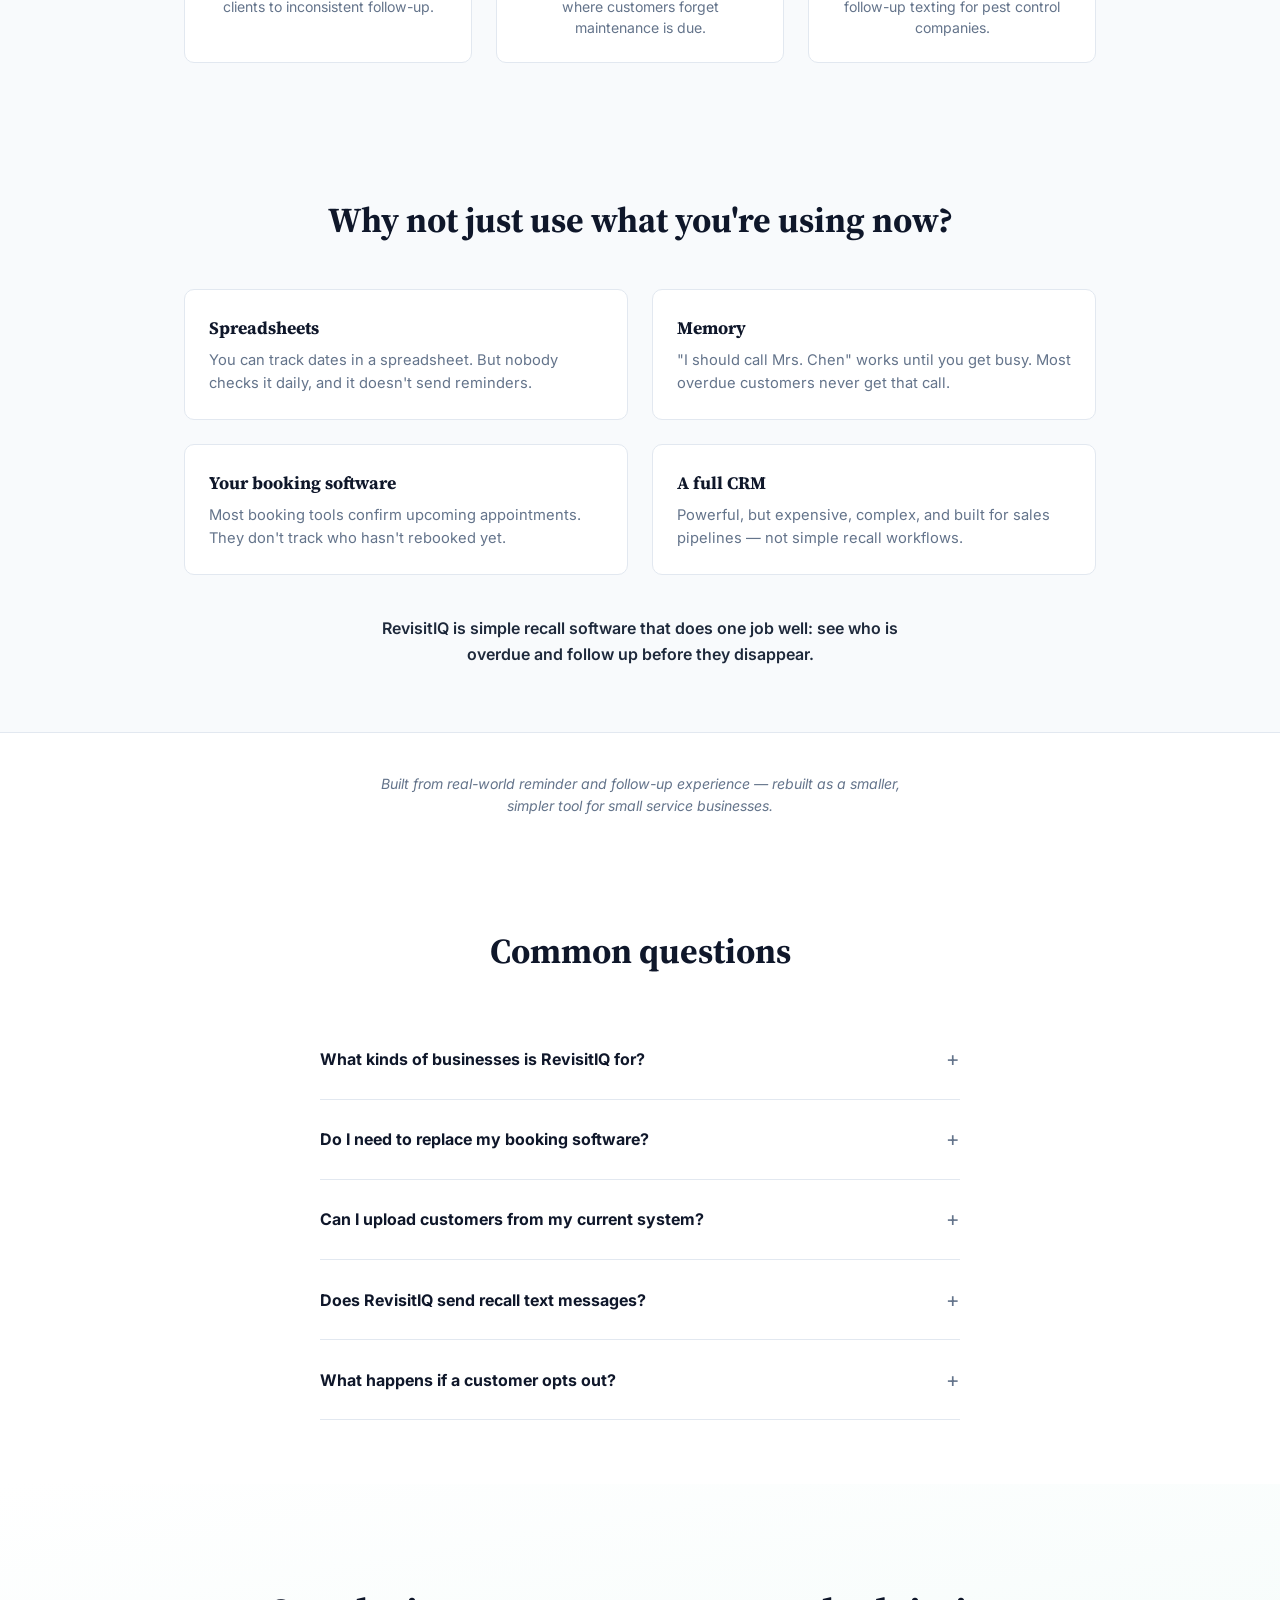
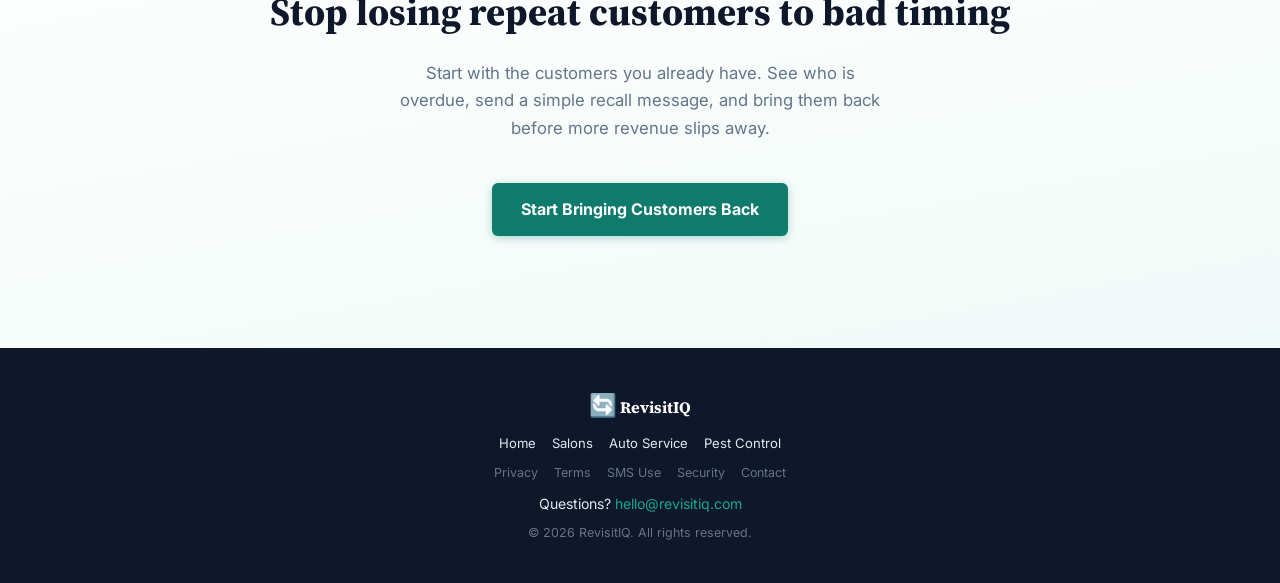
==== commit 3a278f3b: "Add product screenshots to homepage How It Works section Three screenshots mapped to the 3-step work" ====
--- a/index.html
+++ b/index.html
@@ -244,6 +244,7 @@
                             a haircut every 5 weeks, an oil change every
                             6 months, a cleaning every 2&nbsp;weeks.
                         </p>
+                        <img src="/images/upload_review_recipients.png" alt="Recipient review screen showing imported customers selected for a recall campaign" class="step-screenshot" width="940" height="490" loading="lazy" />
                     </div>
                     <div class="step-card">
                         <div class="step-number">2</div>
@@ -253,6 +254,7 @@
                             who needs follow-up before they drift too far
                             past&nbsp;due.
                         </p>
+                        <img src="/images/send_message_screen.png" alt="Campaign compose screen showing a recall text message, recipient list, and send button" class="step-screenshot" width="488" height="530" loading="lazy" />
                     </div>
                     <div class="step-card">
                         <div class="step-number">3</div>
@@ -262,6 +264,7 @@
                             they forget — or before they find
                             someone&nbsp;else.
                         </p>
+                        <img src="/images/campaign_results.png" alt="Campaign results screen showing sent, failed, and opted-out message counts" class="step-screenshot" width="912" height="484" loading="lazy" />
                     </div>
                 </div>
             </div>
--- a/styles.css
+++ b/styles.css
@@ -382,6 +382,14 @@
   margin: 0 auto;
   line-height: 1.55;
 }
+.step-card .step-screenshot {
+  margin-top: var(--space-sm);
+  border-radius: var(--radius);
+  border: 1px solid var(--gray-200);
+  box-shadow: var(--shadow-sm);
+  width: 100%;
+  height: auto;
+}
 
 /* --- Who It's For --- */
 .built-for {
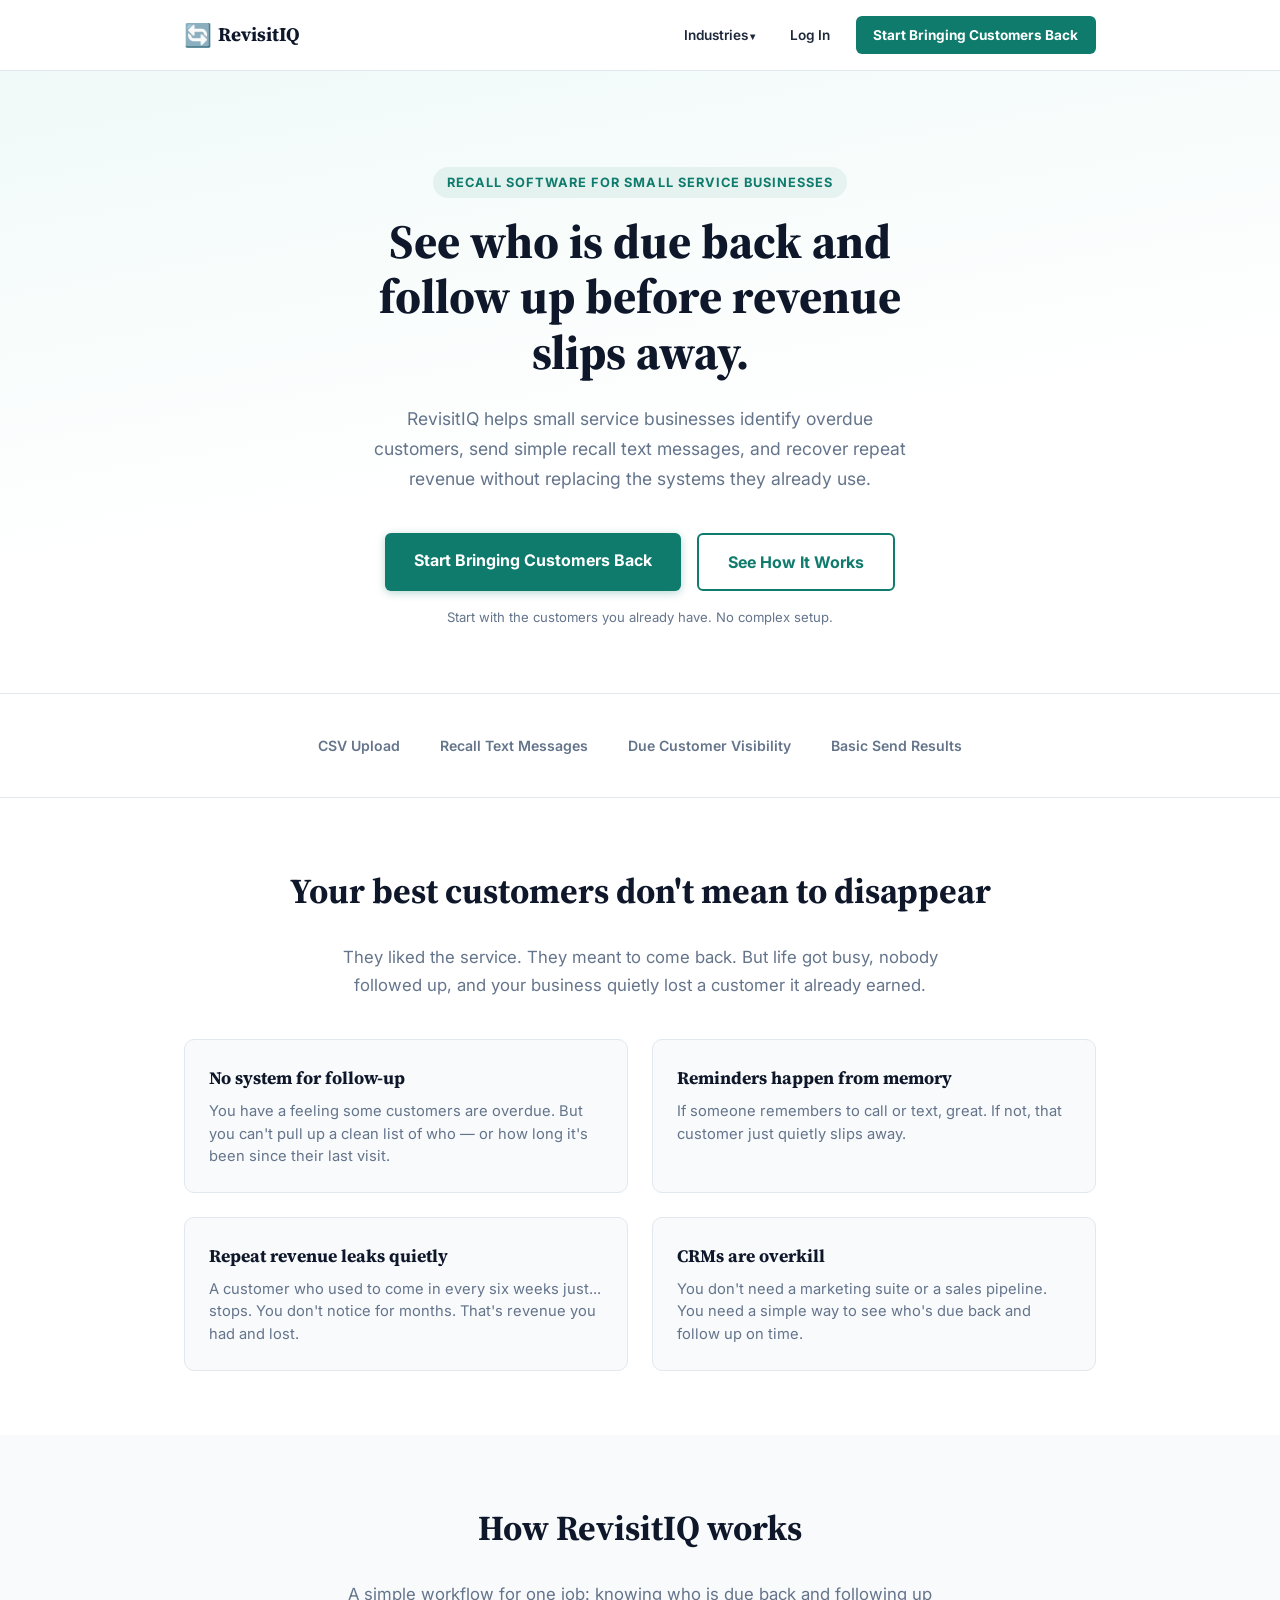
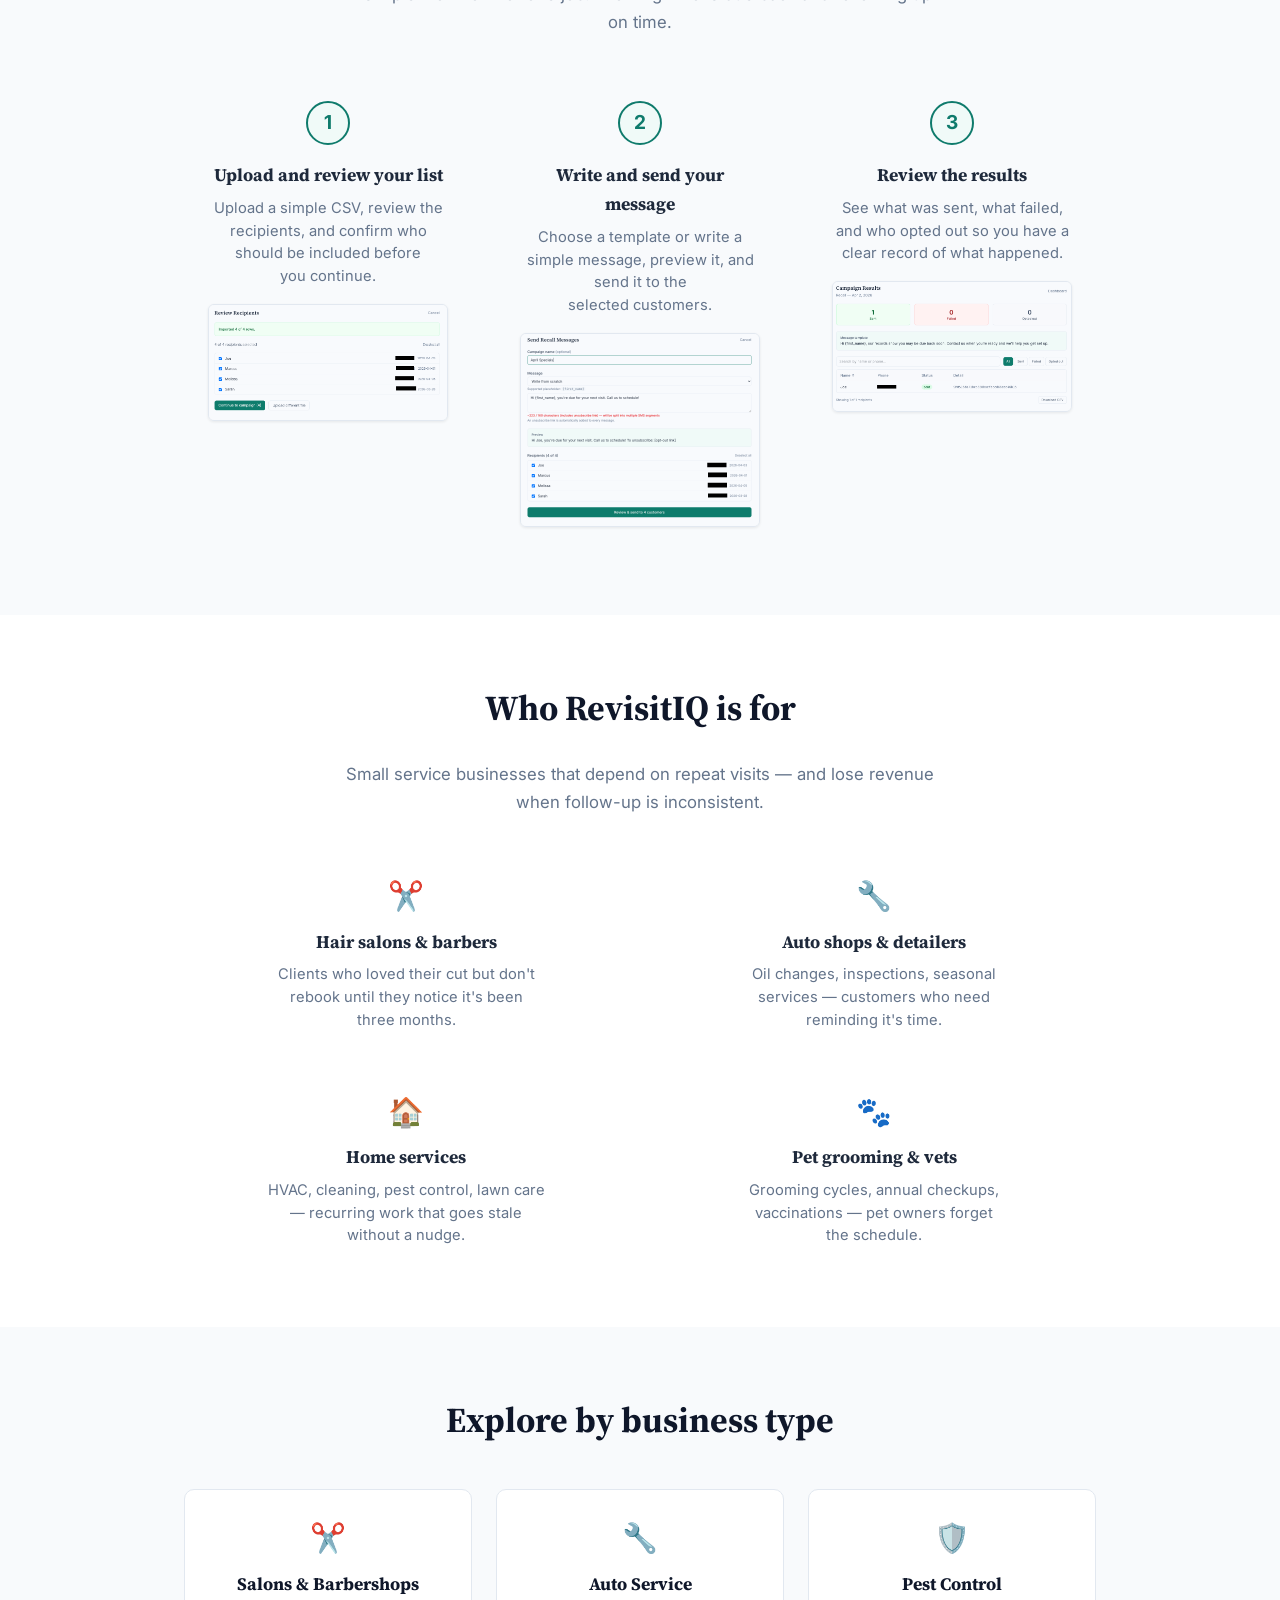
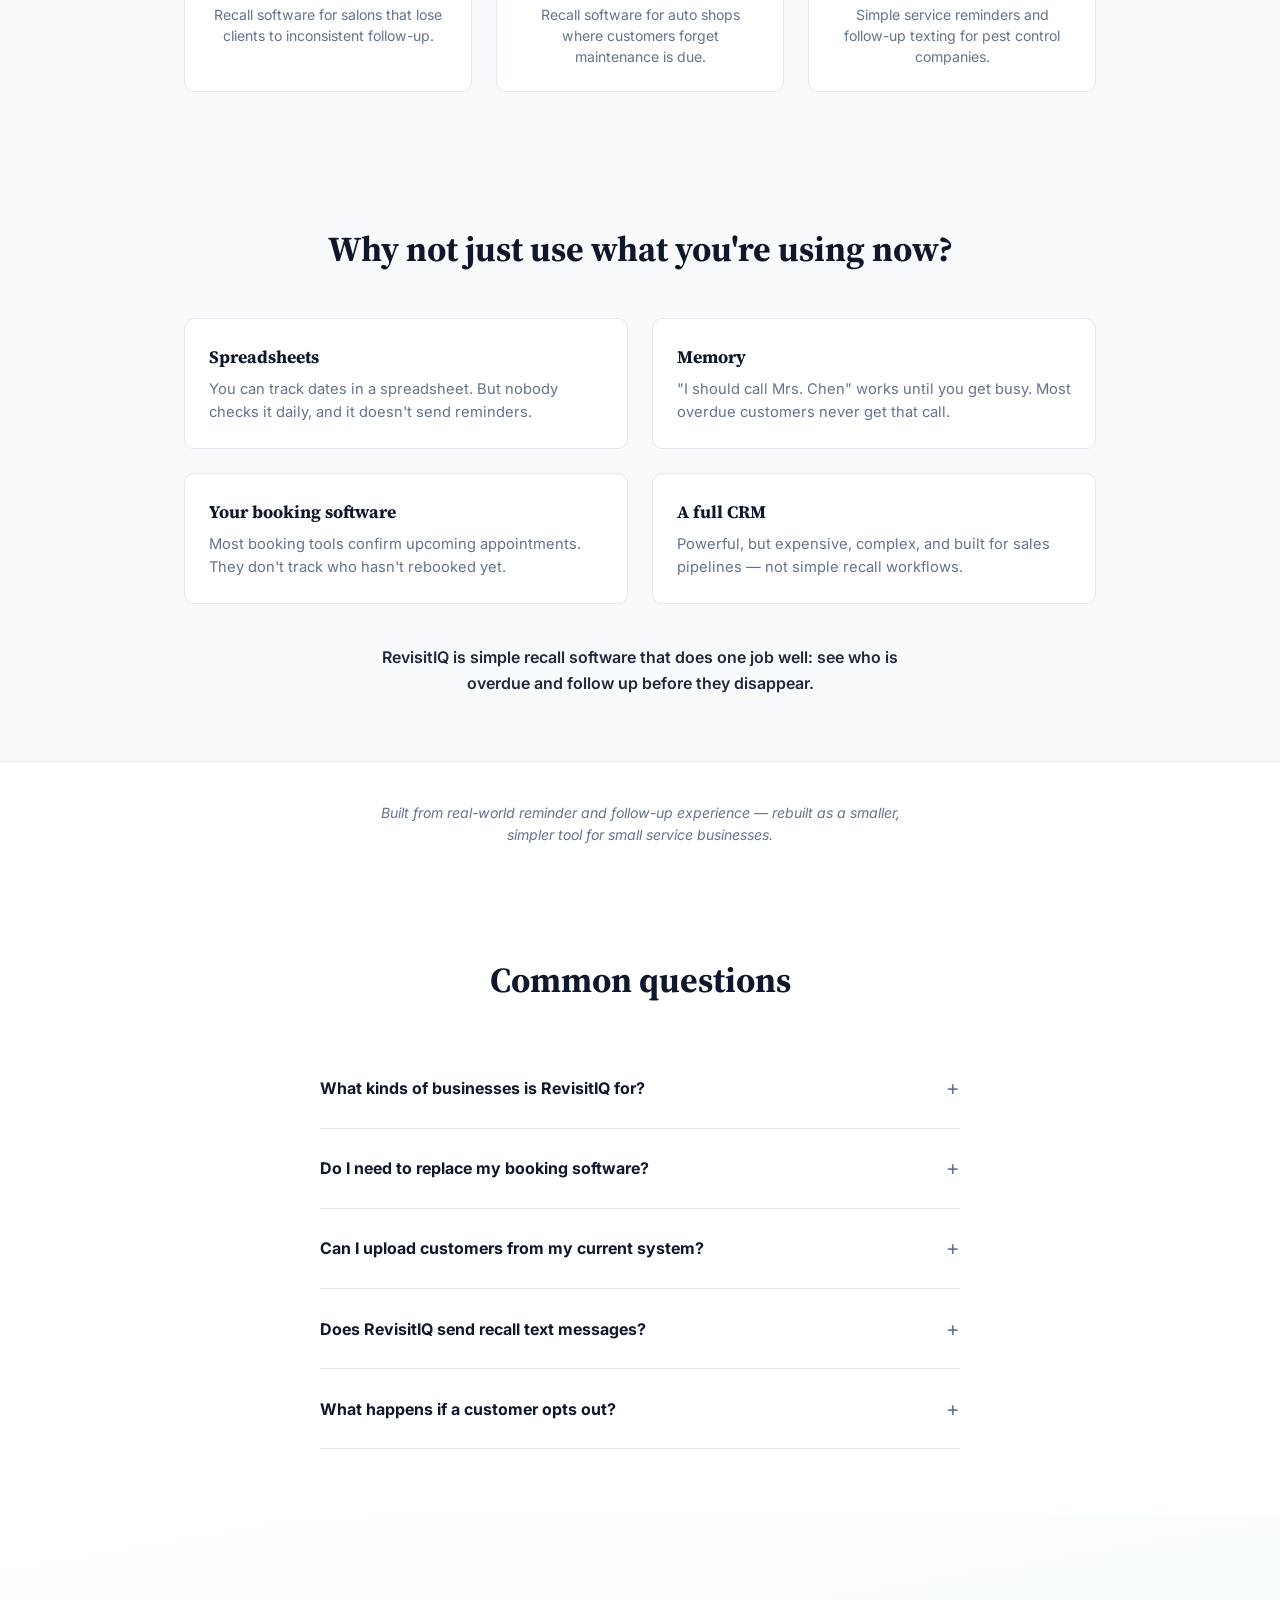
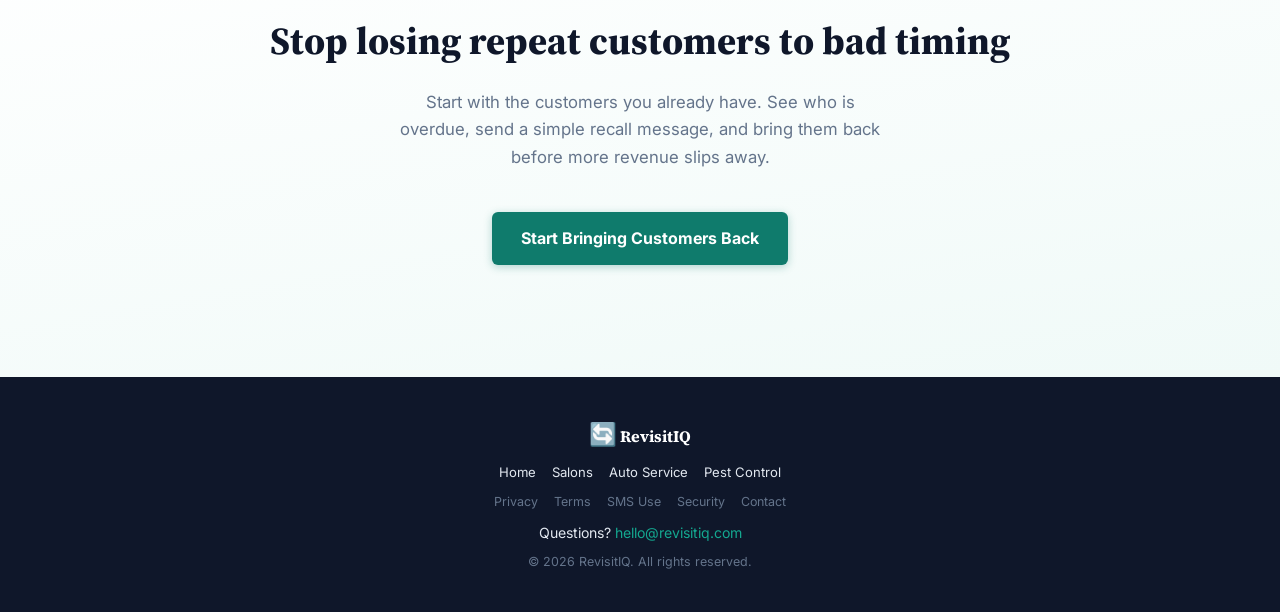
==== commit af2d1917: "Refine How It Works copy to match screenshots, add lightbox Update step titles and body text to accu" ====
--- a/index.html
+++ b/index.html
@@ -238,33 +238,31 @@
                 <div class="steps-grid">
                     <div class="step-card">
                         <div class="step-number">1</div>
-                        <h3>Add your customers</h3>
-                        <p>
-                            Add your customers and their service cycle —
-                            a haircut every 5 weeks, an oil change every
-                            6 months, a cleaning every 2&nbsp;weeks.
-                        </p>
-                        <img src="/images/upload_review_recipients.png" alt="Recipient review screen showing imported customers selected for a recall campaign" class="step-screenshot" width="940" height="490" loading="lazy" />
+                        <h3>Upload and review your list</h3>
+                        <p>
+                            Upload a simple CSV, review the recipients,
+                            and confirm who should be included before
+                            you&nbsp;continue.
+                        </p>
+                        <img src="/images/upload_review_recipients.png" alt="Recipient review screen showing imported customers selected for a recall campaign" class="step-screenshot" width="940" height="490" loading="lazy" role="button" tabindex="0" />
                     </div>
                     <div class="step-card">
                         <div class="step-number">2</div>
-                        <h3>See who is due back</h3>
-                        <p>
-                            RevisitIQ keeps track of timing and shows you
-                            who needs follow-up before they drift too far
-                            past&nbsp;due.
-                        </p>
-                        <img src="/images/send_message_screen.png" alt="Campaign compose screen showing a recall text message, recipient list, and send button" class="step-screenshot" width="488" height="530" loading="lazy" />
+                        <h3>Write and send your message</h3>
+                        <p>
+                            Choose a template or write a simple message,
+                            preview it, and send it to the selected&nbsp;customers.
+                        </p>
+                        <img src="/images/send_message_screen.png" alt="Campaign compose screen showing a recall text message, recipient list, and send button" class="step-screenshot" width="488" height="530" loading="lazy" role="button" tabindex="0" />
                     </div>
                     <div class="step-card">
                         <div class="step-number">3</div>
-                        <h3>Send a recall message</h3>
-                        <p>
-                            Send a simple recall text message before
-                            they forget — or before they find
-                            someone&nbsp;else.
-                        </p>
-                        <img src="/images/campaign_results.png" alt="Campaign results screen showing sent, failed, and opted-out message counts" class="step-screenshot" width="912" height="484" loading="lazy" />
+                        <h3>Review the results</h3>
+                        <p>
+                            See what was sent, what failed, and who opted
+                            out so you have a clear record of what&nbsp;happened.
+                        </p>
+                        <img src="/images/campaign_results.png" alt="Campaign results screen showing sent, failed, and opted-out message counts" class="step-screenshot" width="912" height="484" loading="lazy" role="button" tabindex="0" />
                     </div>
                 </div>
             </div>
@@ -563,6 +561,12 @@
             </div>
         </footer>
 
+        <!-- Screenshot lightbox -->
+        <div class="lightbox" id="lightbox" role="dialog" aria-label="Enlarged screenshot" aria-hidden="true">
+            <button class="lightbox-close" aria-label="Close">&times;</button>
+            <img class="lightbox-img" id="lightbox-img" src="" alt="" />
+        </div>
+
         <script src="script.js"></script>
     </body>
 </html>
--- a/styles.css
+++ b/styles.css
@@ -389,6 +389,53 @@
   box-shadow: var(--shadow-sm);
   width: 100%;
   height: auto;
+  cursor: pointer;
+  transition: box-shadow 0.2s;
+}
+.step-card .step-screenshot:hover {
+  box-shadow: var(--shadow-md);
+}
+.step-card .step-screenshot:focus-visible {
+  outline: 3px solid var(--teal-light);
+  outline-offset: 2px;
+}
+
+/* --- Lightbox --- */
+.lightbox {
+  display: none;
+  position: fixed;
+  inset: 0;
+  z-index: 200;
+  background: rgba(0, 0, 0, 0.8);
+  align-items: center;
+  justify-content: center;
+  padding: var(--space-md);
+}
+.lightbox.is-open {
+  display: flex;
+}
+.lightbox-img {
+  max-width: 100%;
+  max-height: 90vh;
+  border-radius: var(--radius-lg);
+  box-shadow: 0 8px 32px rgba(0, 0, 0, 0.4);
+}
+.lightbox-close {
+  position: absolute;
+  top: var(--space-sm);
+  right: var(--space-sm);
+  background: none;
+  border: none;
+  color: var(--white);
+  font-size: 2rem;
+  line-height: 1;
+  cursor: pointer;
+  padding: 0.3rem 0.6rem;
+  border-radius: var(--radius);
+  transition: background 0.15s;
+}
+.lightbox-close:hover {
+  background: rgba(255, 255, 255, 0.15);
 }
 
 /* --- Who It's For --- */
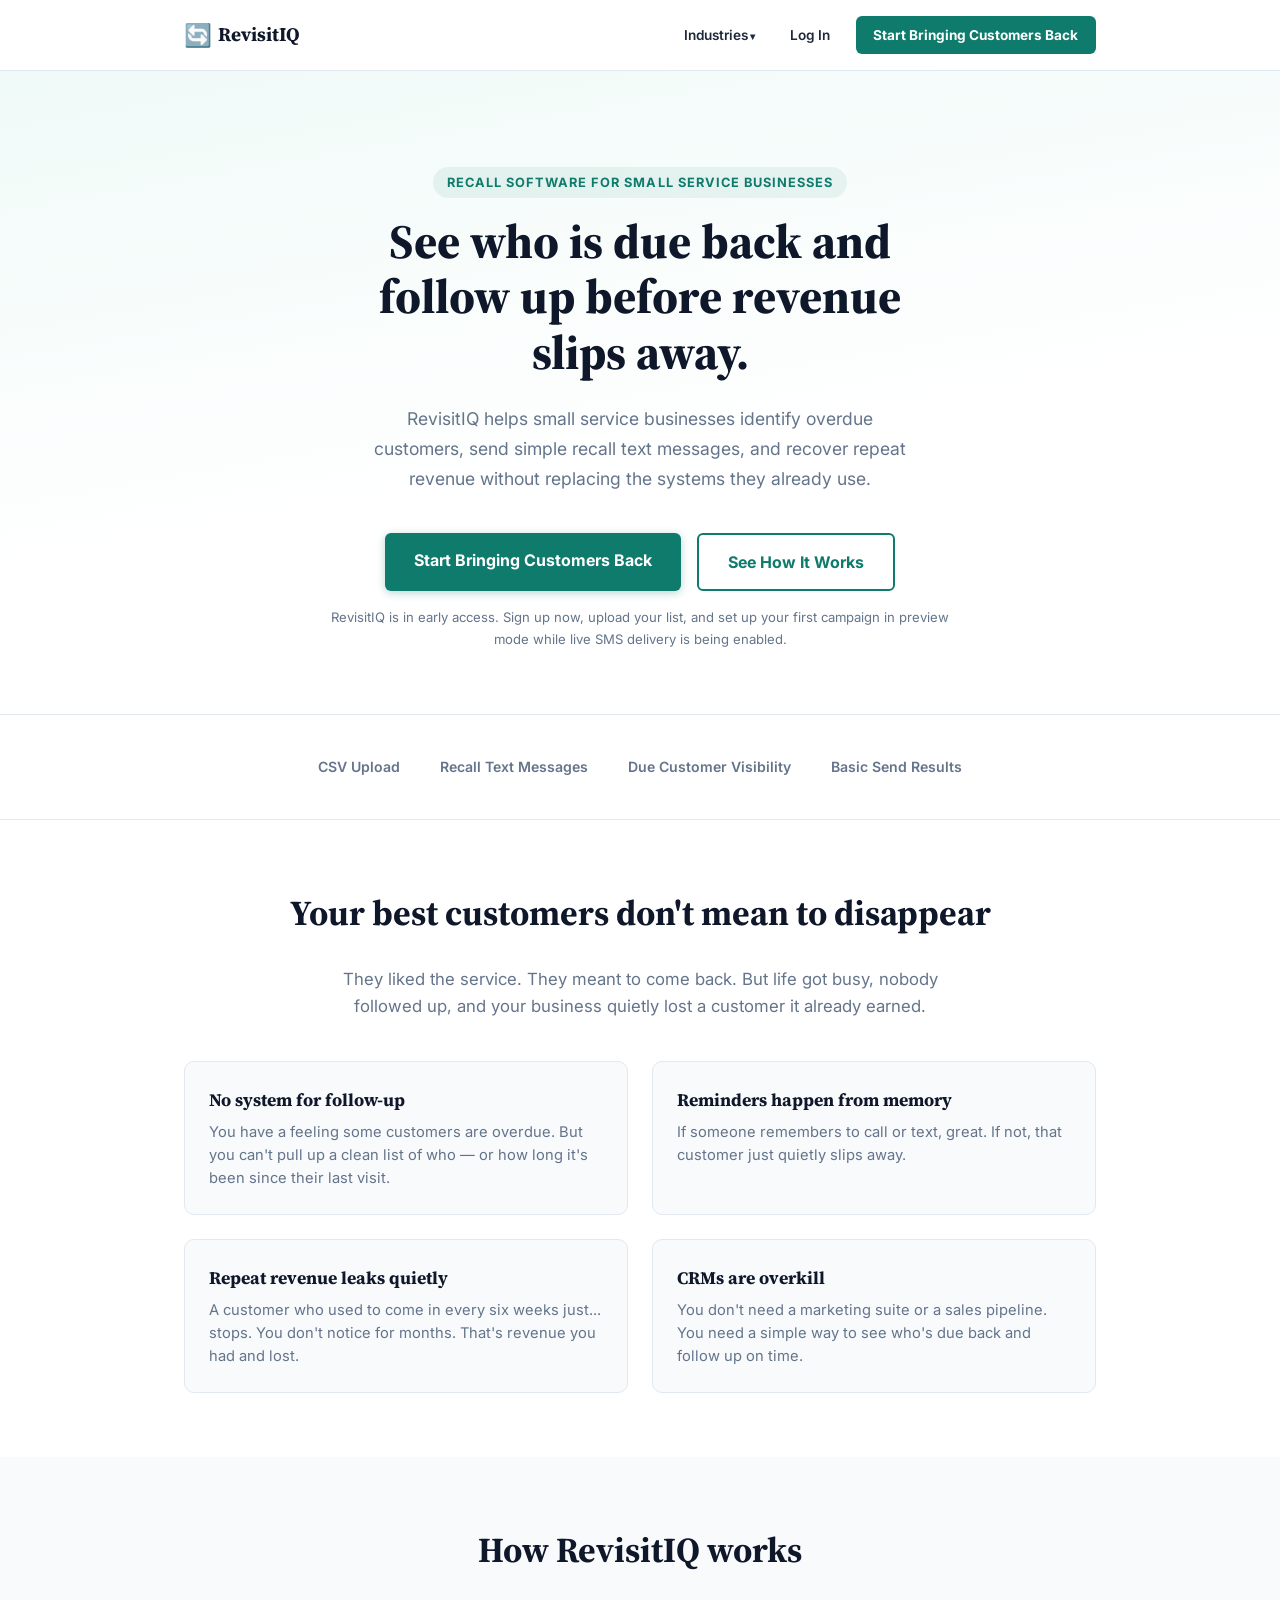
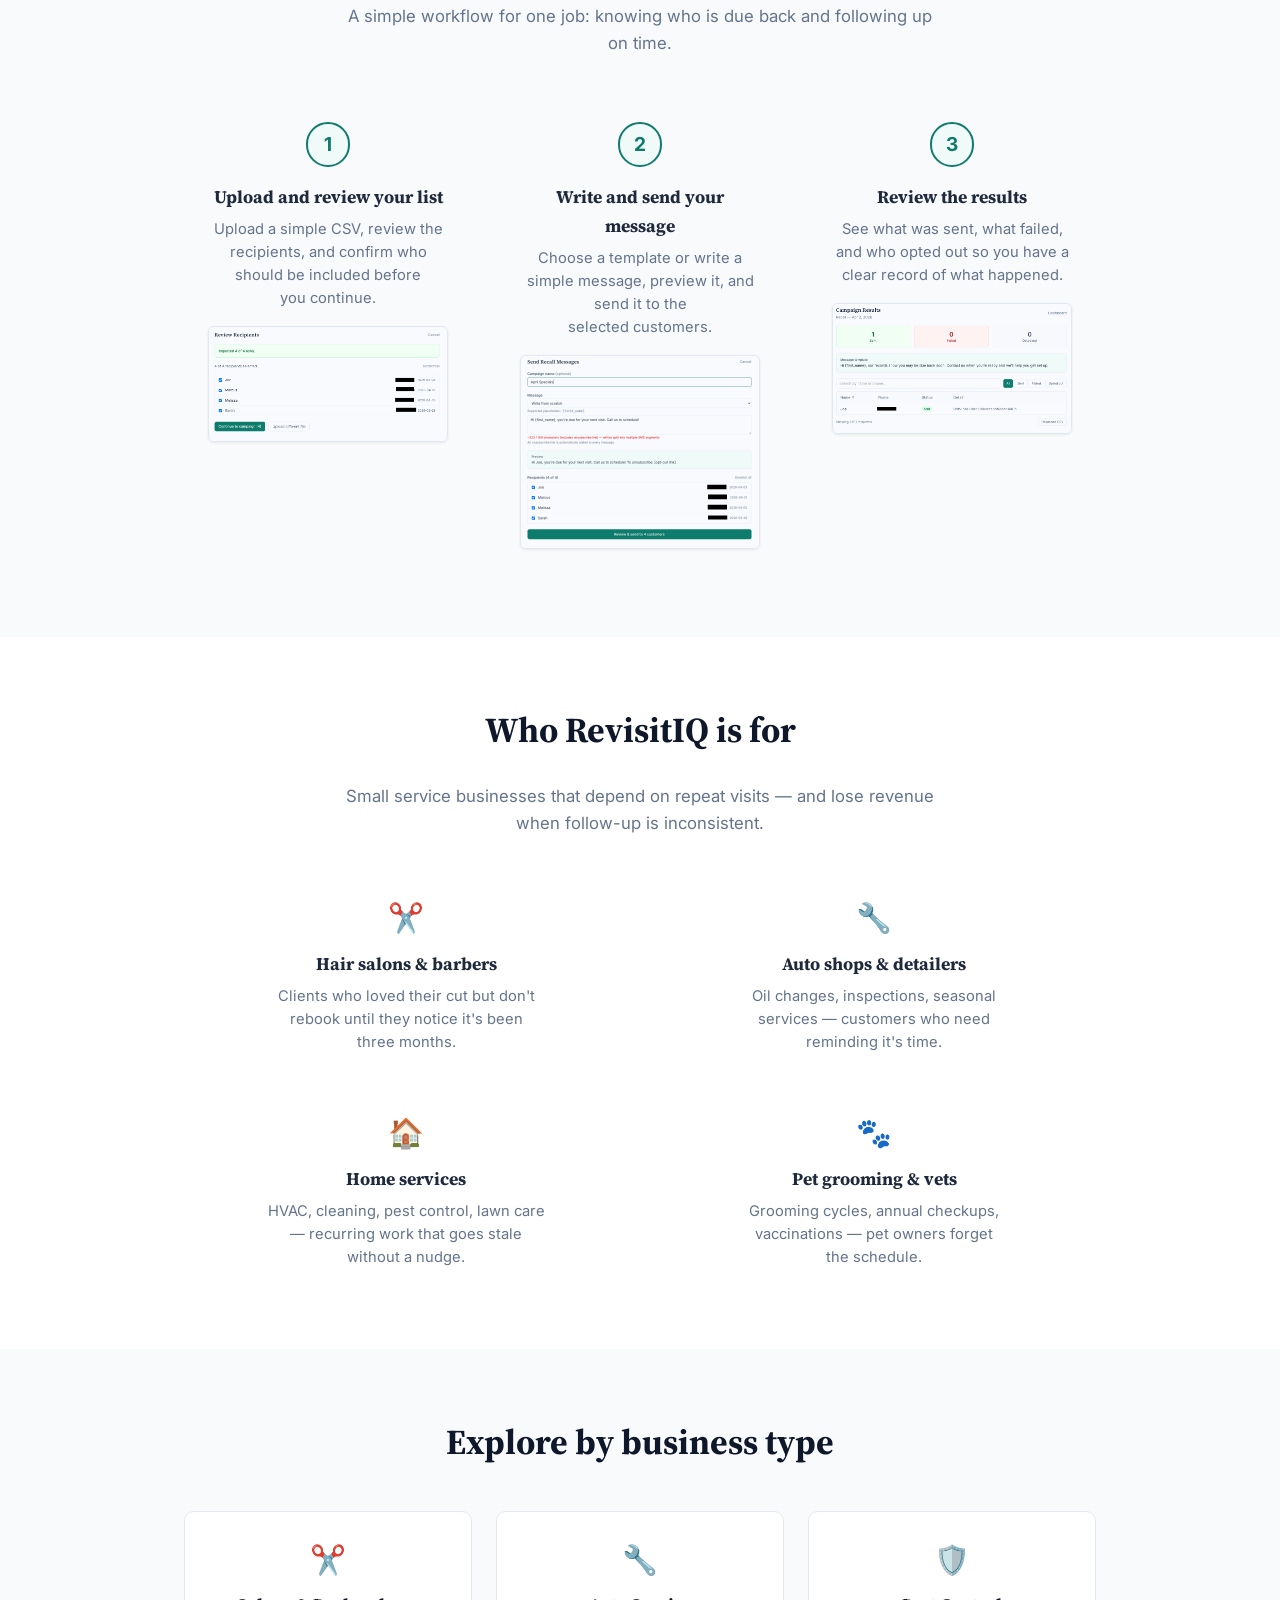
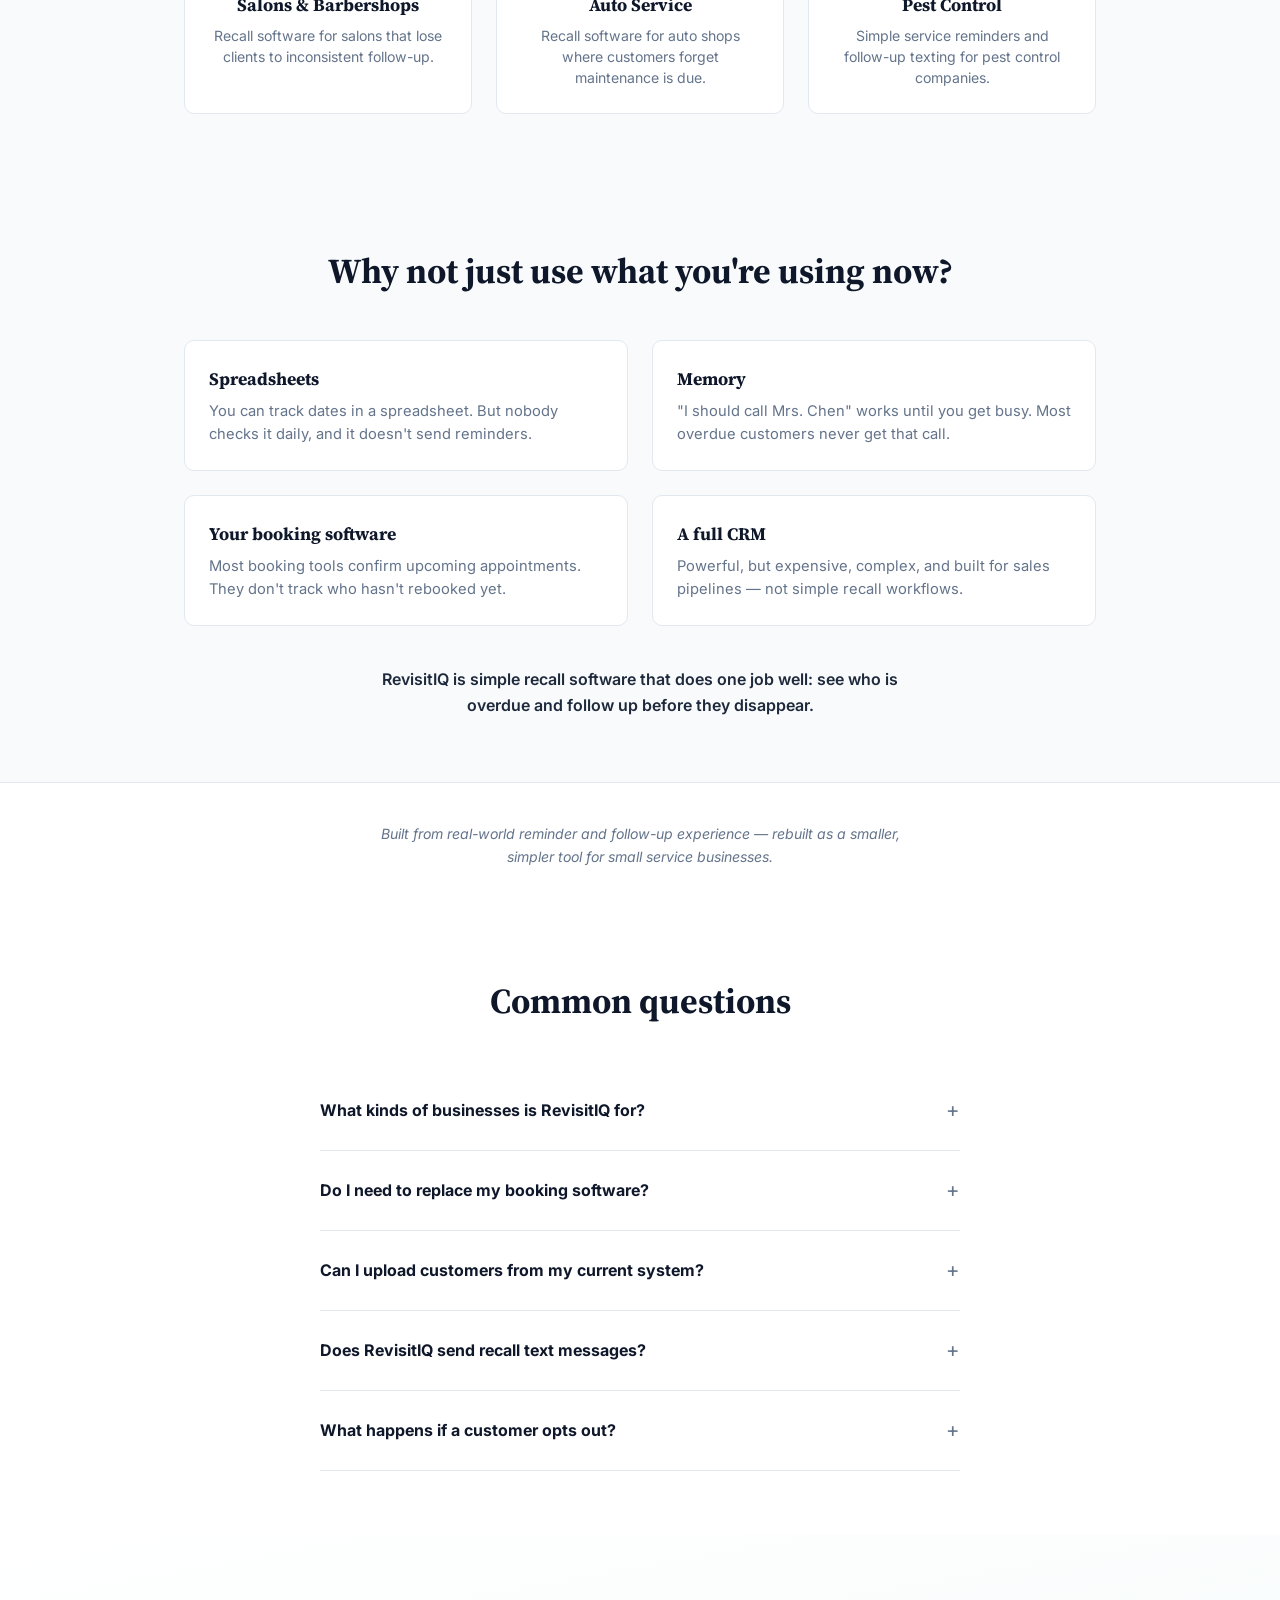
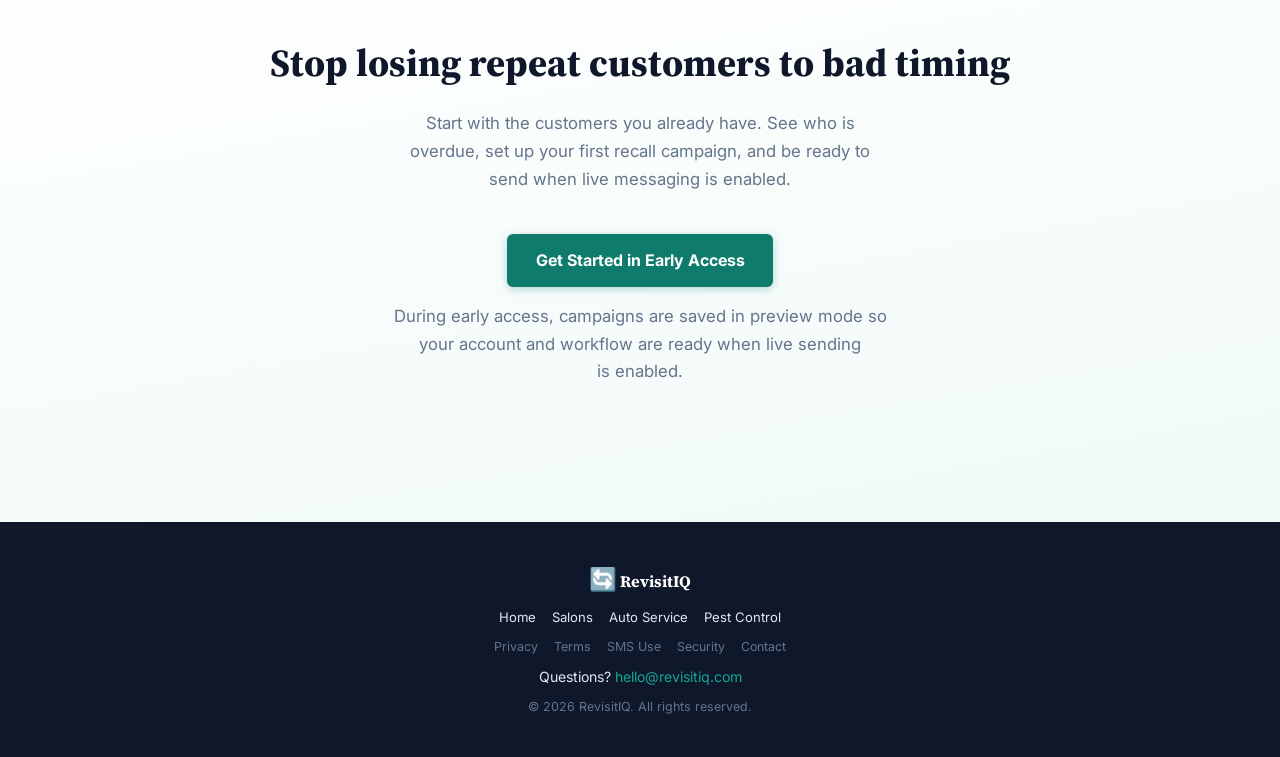
==== commit a09226b3: "Add early-access messaging to homepage Light-touch copy updates: hero note explains early access and" ====
--- a/index.html
+++ b/index.html
@@ -158,8 +158,10 @@
                 </div>
 
                 <p class="hero-note">
-                    Start with the customers you already have.
-                    No complex&nbsp;setup.
+                    RevisitIQ is in early access. Sign up now, upload
+                    your list, and set up your first campaign in preview
+                    mode while live SMS delivery is
+                    being&nbsp;enabled.
                 </p>
             </div>
         </section>
@@ -516,9 +518,9 @@
                 </h2>
                 <p>
                     Start with the customers you already have.
-                    See who is overdue, send a simple recall message,
-                    and bring them back before more revenue
-                    slips&nbsp;away.
+                    See who is overdue, set up your first recall
+                    campaign, and be ready to send when live
+                    messaging is&nbsp;enabled.
                 </p>
                 <div class="hero-ctas">
                     <a
@@ -526,9 +528,14 @@
                         class="btn btn-primary"
                         data-cta="cta_click"
                         data-location="final_cta"
-                        >Start Bringing Customers Back</a
+                        >Get Started in Early Access</a
                     >
                 </div>
+                <p class="hero-note">
+                    During early access, campaigns are saved in preview
+                    mode so your account and workflow are ready when
+                    live sending is&nbsp;enabled.
+                </p>
             </div>
         </section>
 
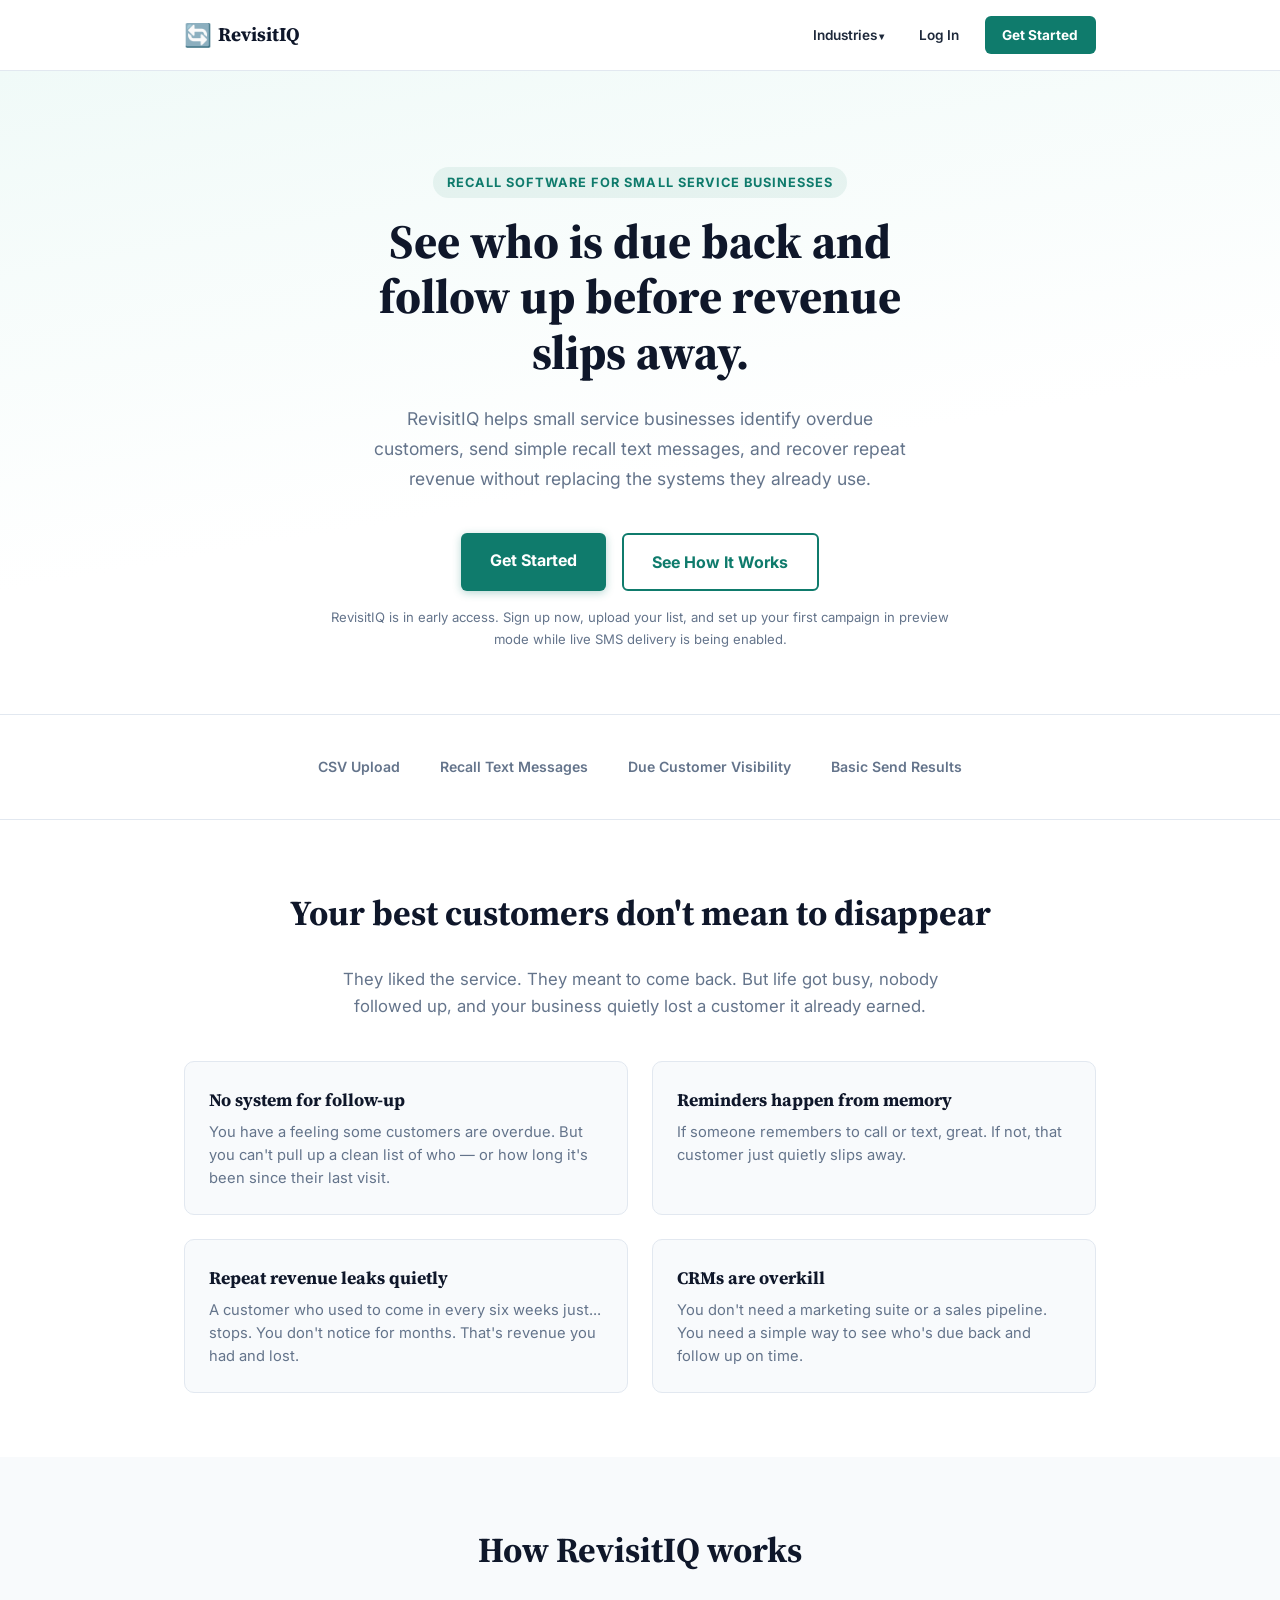
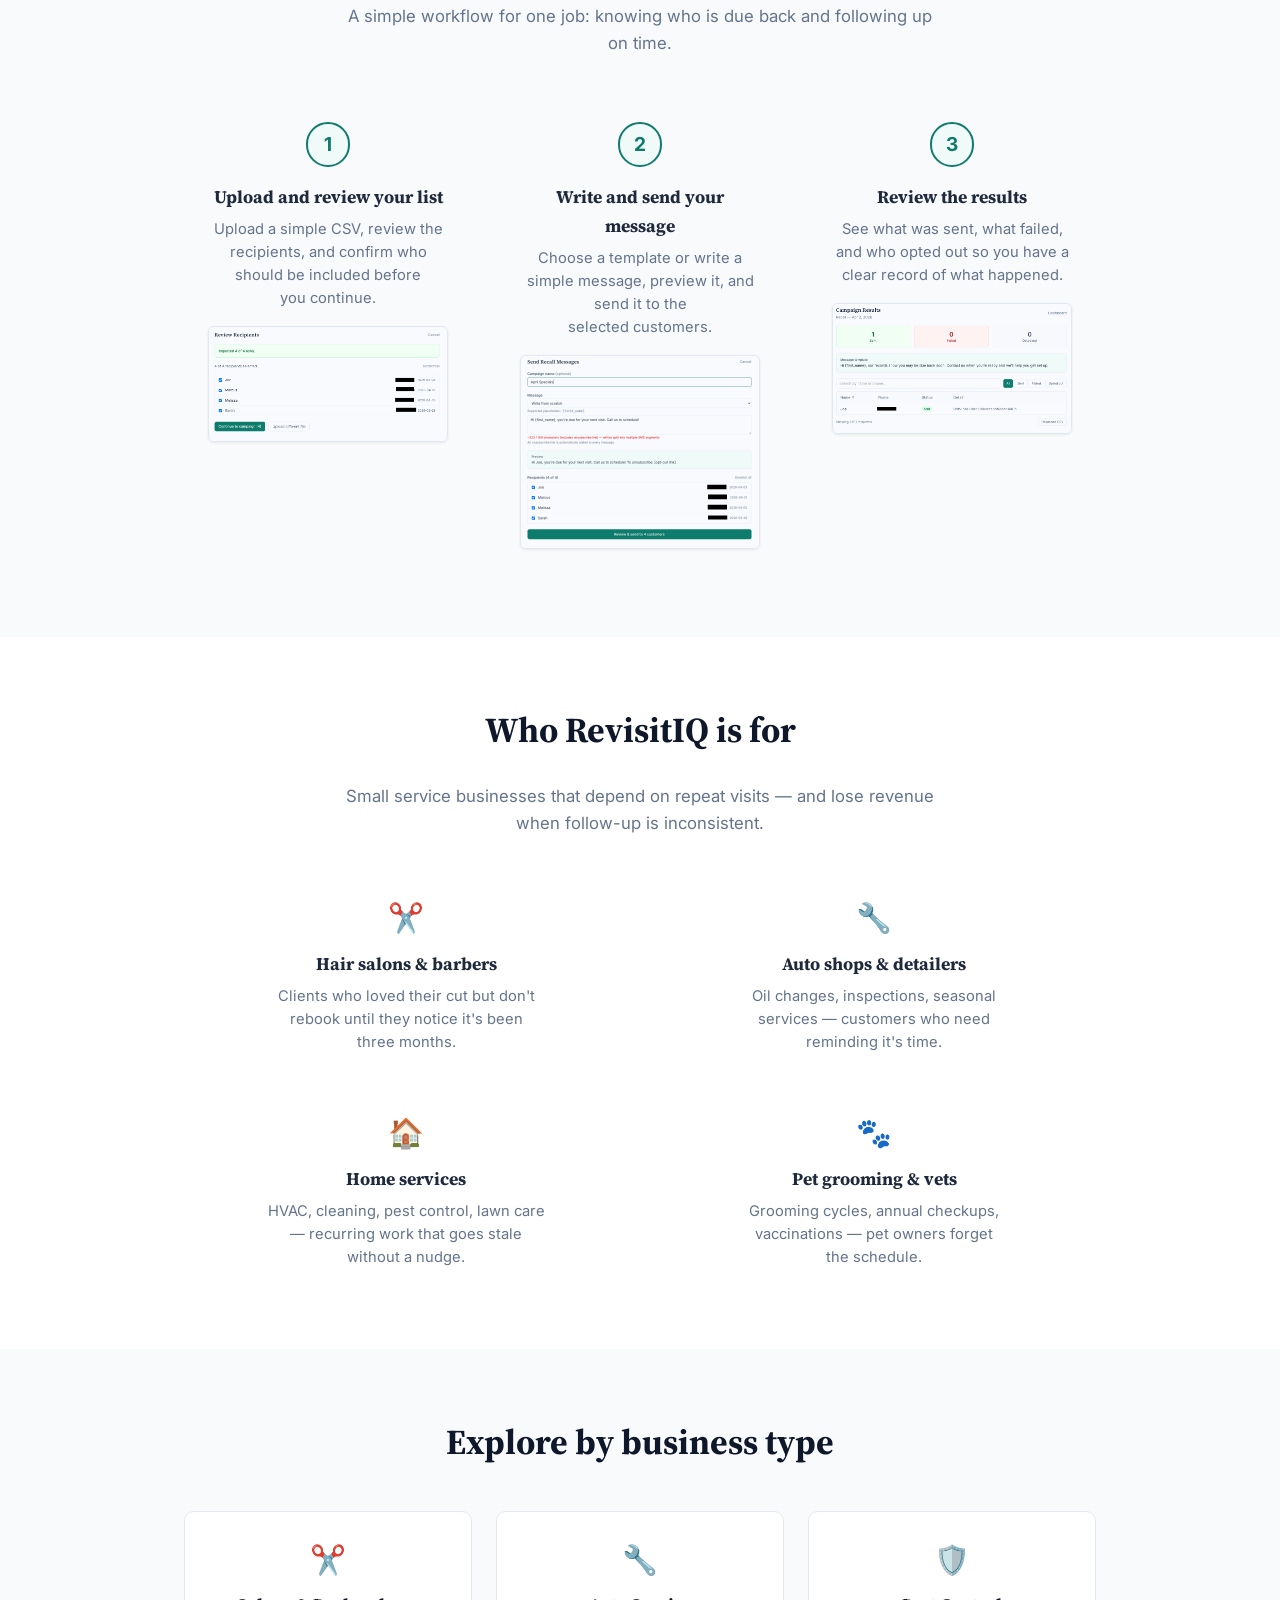
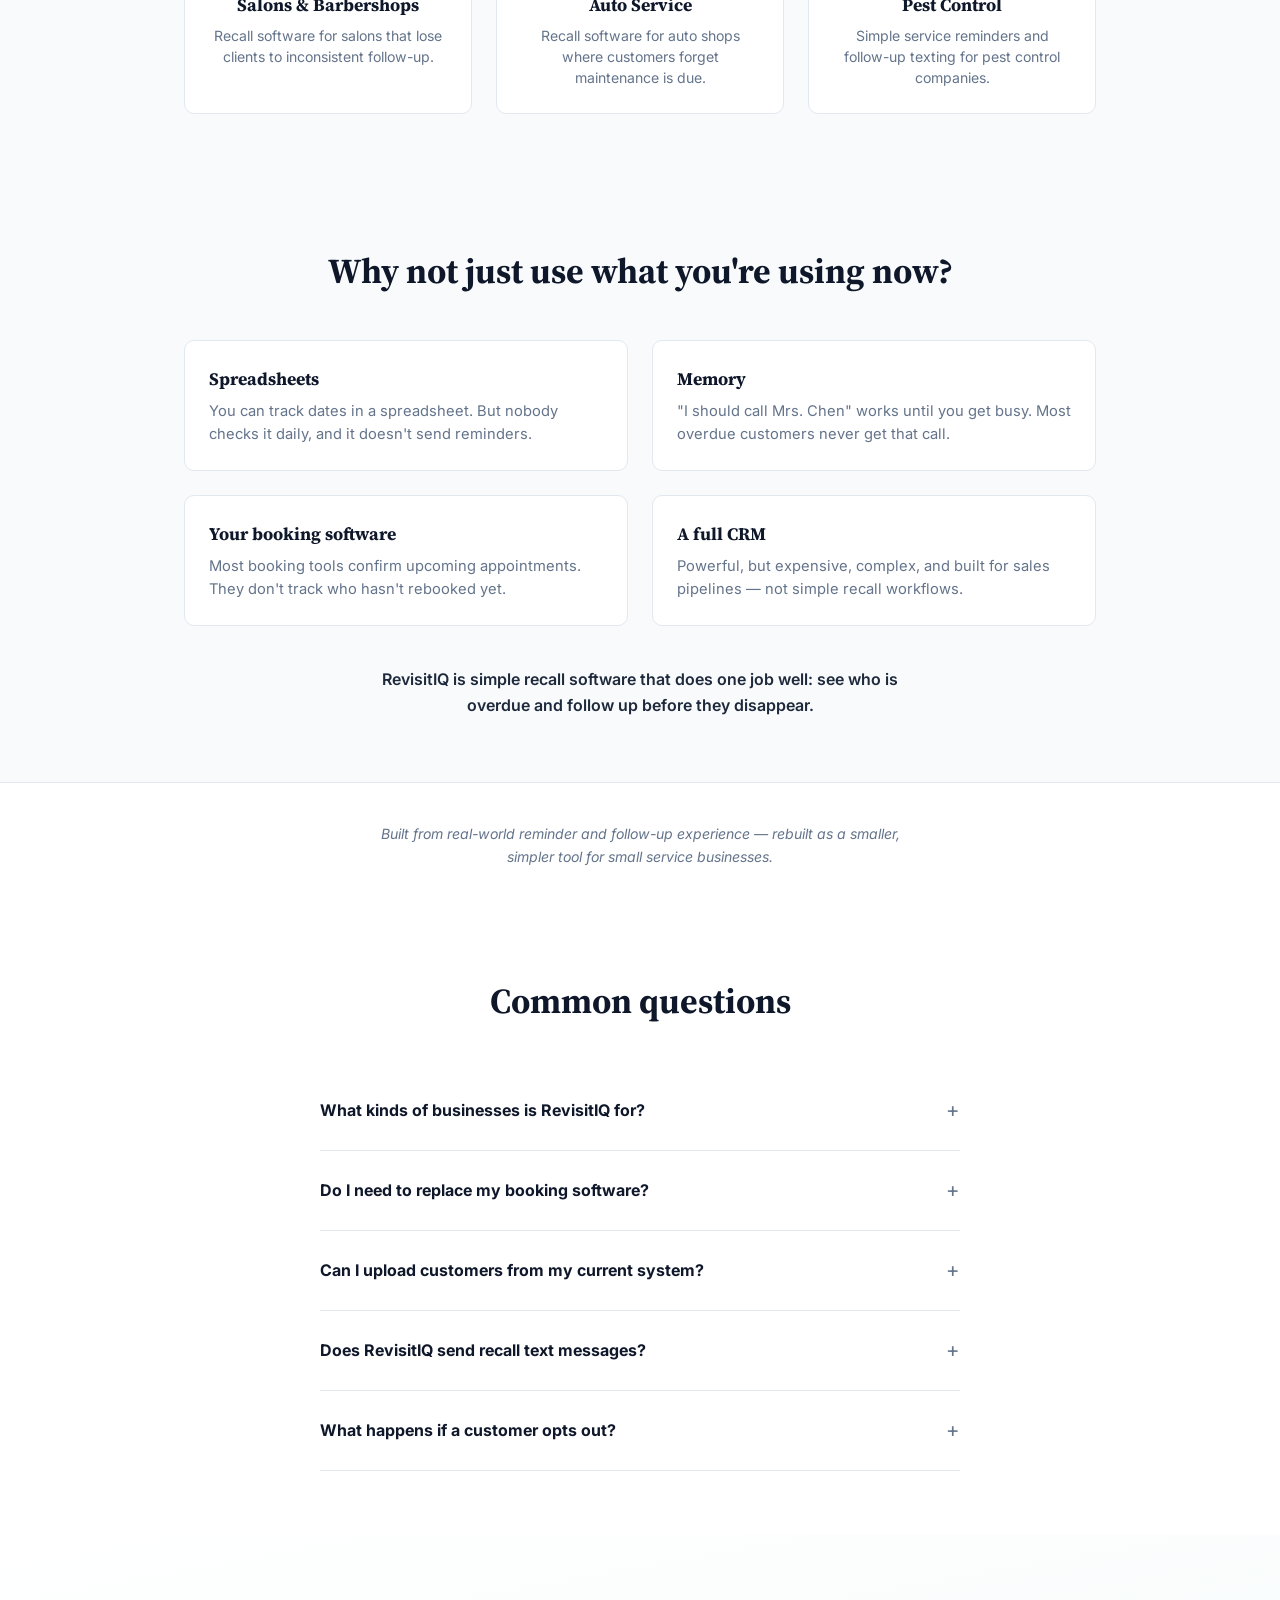
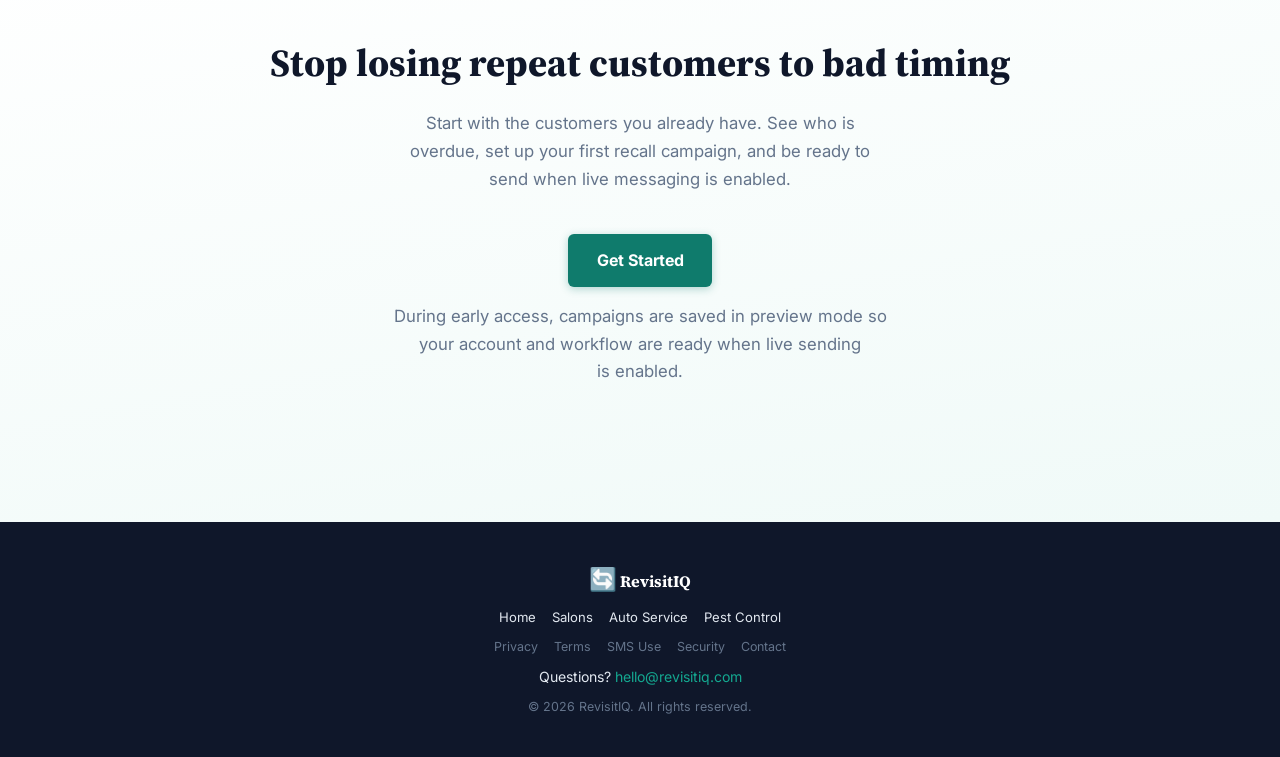
==== commit ede039cb: "Route sign-up CTAs to ?mode=signup, shorten CTA text to "Get Started" All primary CTAs now deep-link" ====
--- a/index.html
+++ b/index.html
@@ -115,11 +115,11 @@
                         >Log In</a
                     >
                     <a
-                        href="https://app.revisitiq.com/login"
+                        href="https://app.revisitiq.com/login?mode=signup"
                         class="header-cta"
                         data-cta="cta_click"
                         data-location="header"
-                        >Start Bringing Customers Back</a
+                        >Get Started</a
                     >
                 </nav>
             </div>
@@ -142,11 +142,11 @@
 
                 <div class="hero-ctas">
                     <a
-                        href="https://app.revisitiq.com/login"
+                        href="https://app.revisitiq.com/login?mode=signup"
                         class="btn btn-primary"
                         data-cta="cta_click"
                         data-location="hero"
-                        >Start Bringing Customers Back</a
+                        >Get Started</a
                     >
                     <a
                         href="#how-it-works"
@@ -524,11 +524,11 @@
                 </p>
                 <div class="hero-ctas">
                     <a
-                        href="https://app.revisitiq.com/login"
+                        href="https://app.revisitiq.com/login?mode=signup"
                         class="btn btn-primary"
                         data-cta="cta_click"
                         data-location="final_cta"
-                        >Get Started in Early Access</a
+                        >Get Started</a
                     >
                 </div>
                 <p class="hero-note">
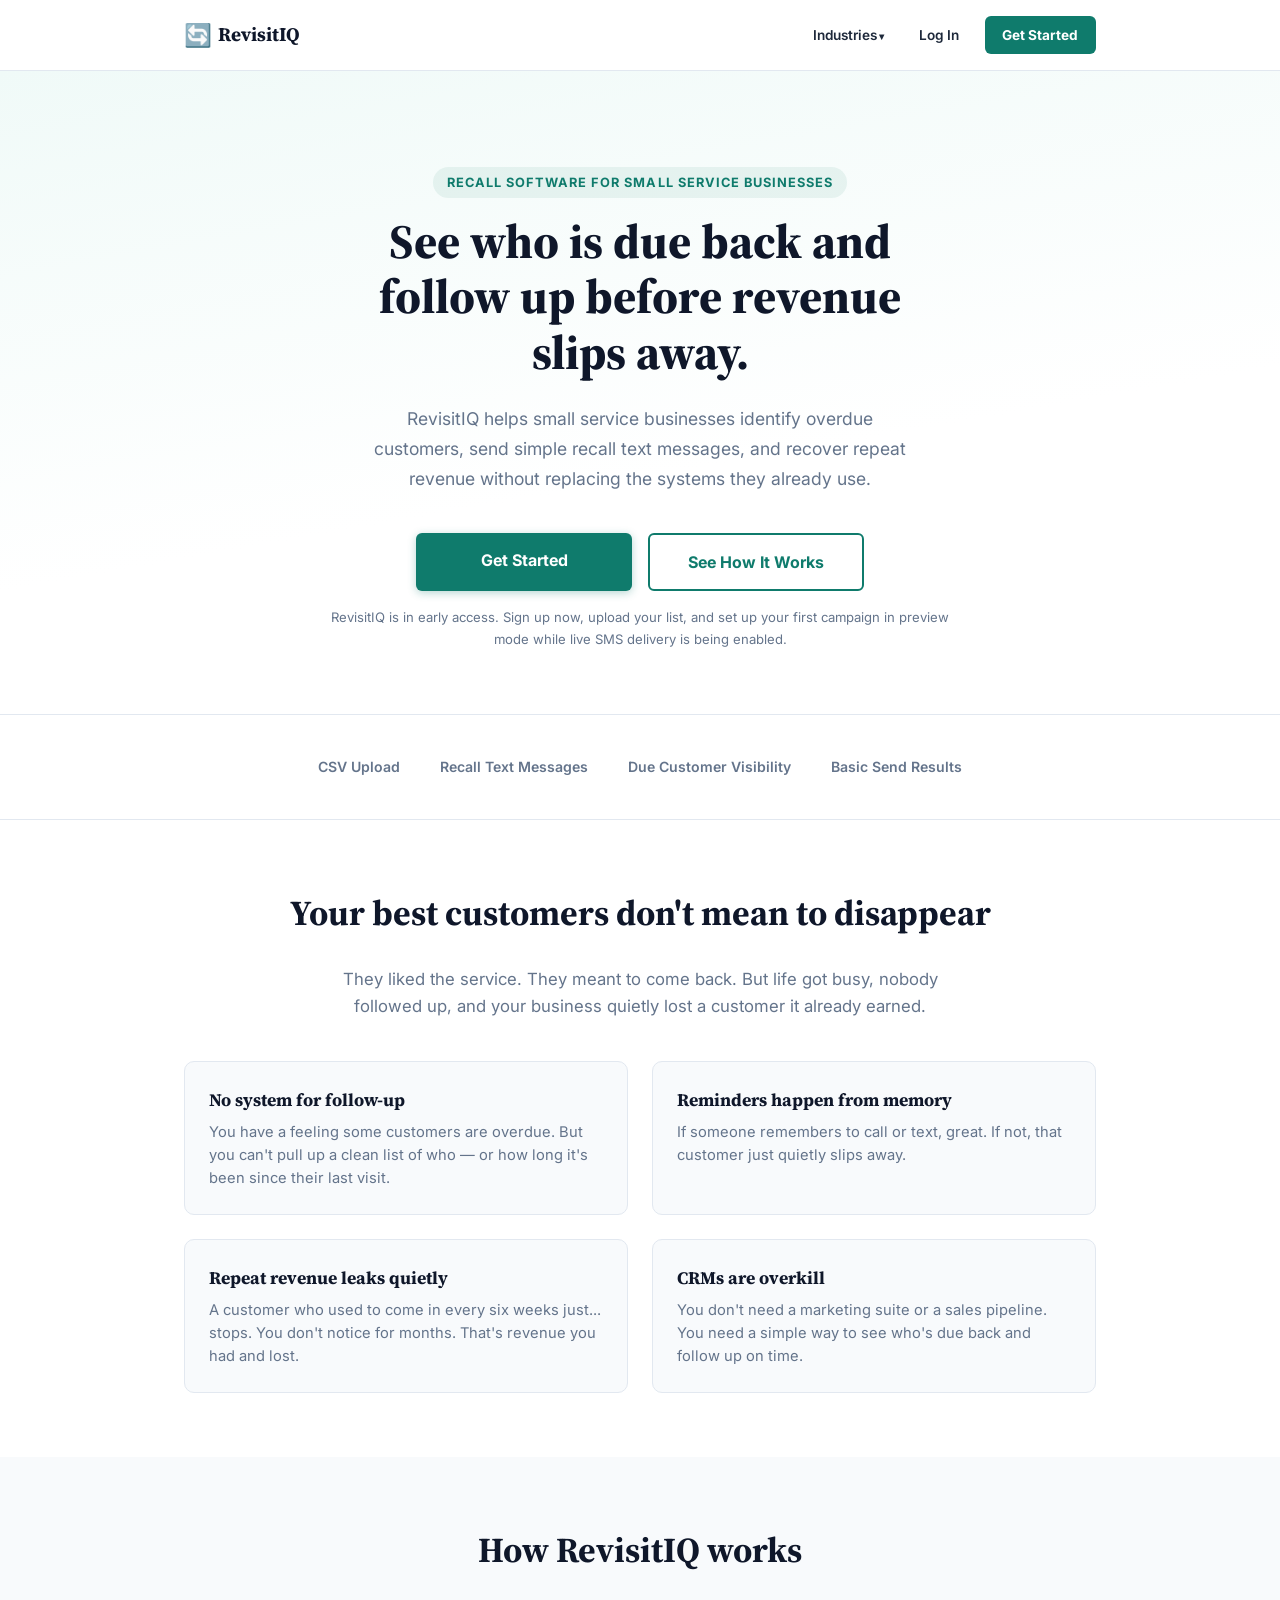
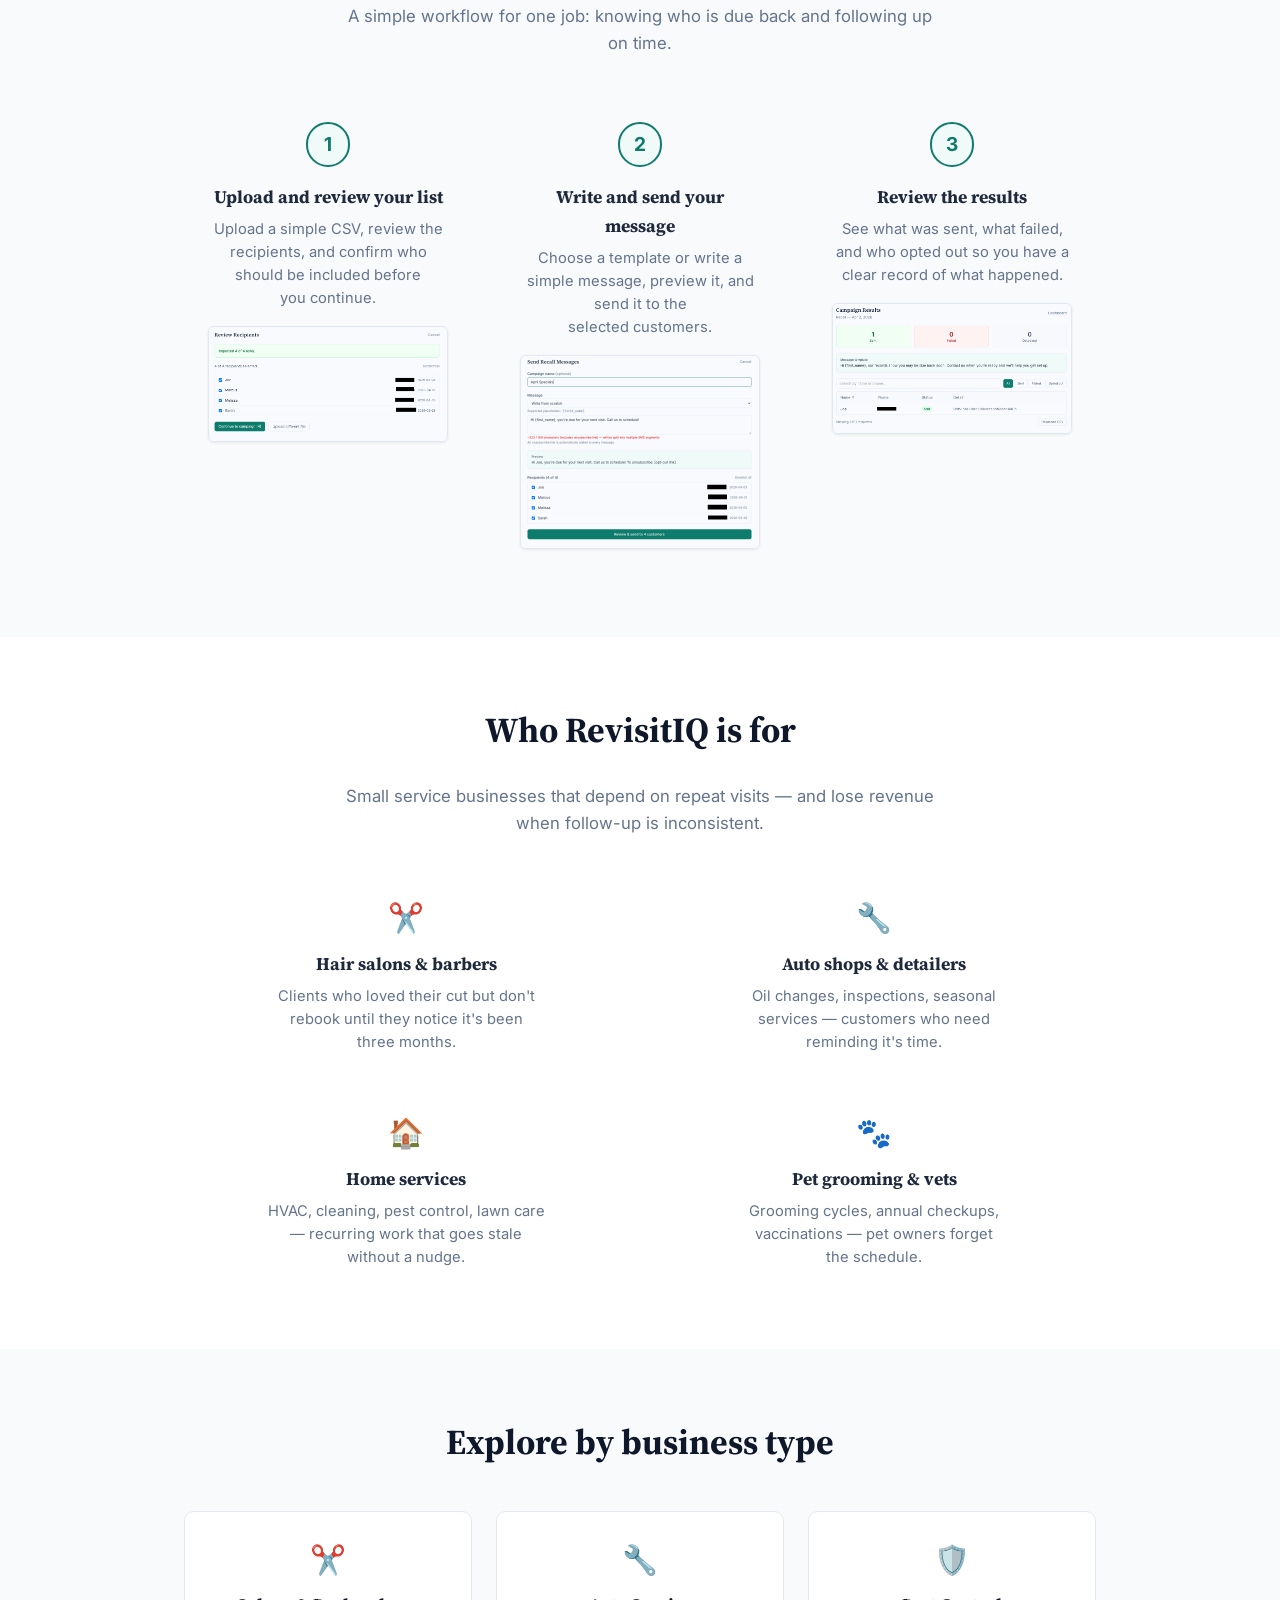
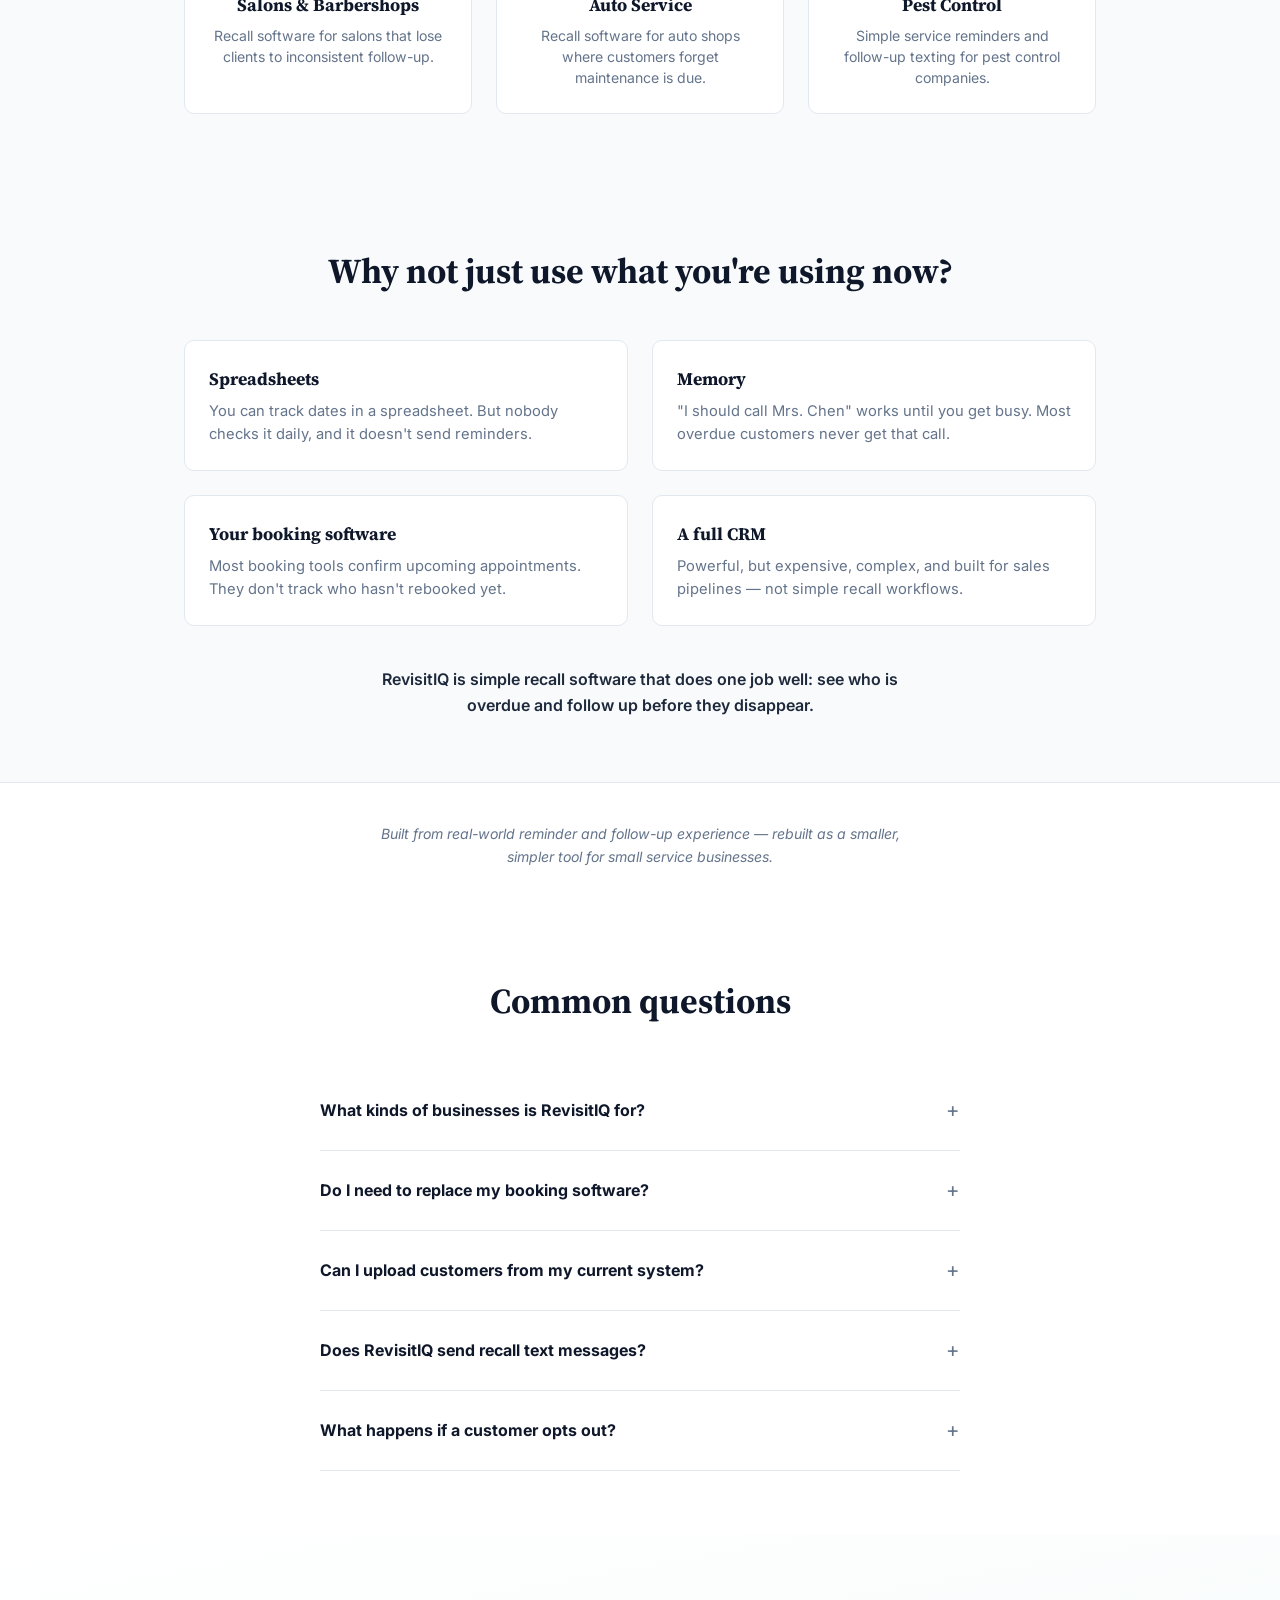
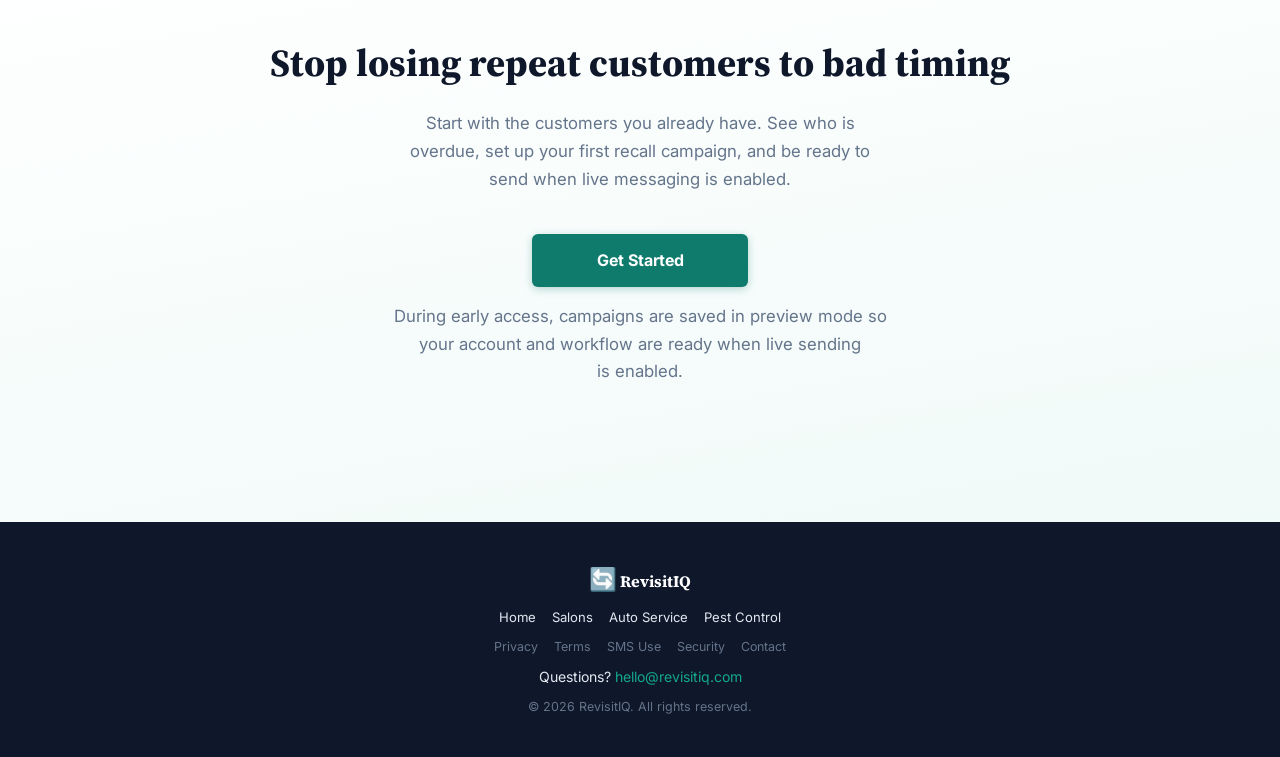
==== commit 33aab751: "SEO audit pass: strengthen titles, metas, and page depth Addresses Bing Webmaster flags around short" ====
--- a/index.html
+++ b/index.html
@@ -6,7 +6,7 @@
         <title>Recall Software for Small Service Businesses | RevisitIQ</title>
         <meta
             name="description"
-            content="RevisitIQ helps small service businesses identify overdue customers, send simple recall text messages, and bring repeat customers back before revenue slips away."
+            content="RevisitIQ is recall software for small service businesses. Upload a customer list, see who is due back, send a simple recall text, and review basic send results in one clean workflow."
         />
         <meta
             property="og:title"
@@ -14,7 +14,7 @@
         />
         <meta
             property="og:description"
-            content="RevisitIQ helps small service businesses identify overdue customers, send simple recall text messages, and bring repeat customers back before revenue slips away."
+            content="RevisitIQ is recall software for small service businesses. Upload a customer list, see who is due back, send a simple recall text, and review basic send results in one clean workflow."
         />
         <meta property="og:type" content="website" />
         <meta property="og:url" content="https://revisitiq.com/" />
@@ -33,7 +33,7 @@
         />
         <meta
             name="twitter:description"
-            content="RevisitIQ helps small service businesses identify overdue customers, send simple recall text messages, and bring repeat customers back before revenue slips away."
+            content="RevisitIQ is recall software for small service businesses. Upload a customer list, see who is due back, send a simple recall text, and review basic send results in one clean workflow."
         />
         <meta
             name="twitter:image"
@@ -69,7 +69,7 @@
                     "name": "RevisitIQ",
                     "url": "https://revisitiq.com/",
                     "email": "hello@revisitiq.com",
-                    "description": "RevisitIQ helps small service businesses identify overdue customers, send simple recall text messages, and bring repeat customers back before revenue slips away."
+                    "description": "RevisitIQ is recall software for small service businesses. Upload a customer list, see who is due back, send a simple recall text, and review basic send results in one clean workflow."
                 },
                 {
                     "@type": "WebSite",
--- a/styles.css
+++ b/styles.css
@@ -284,6 +284,9 @@
   justify-content: center;
   margin-bottom: var(--space-sm);
 }
+.hero-ctas .btn {
+  min-width: 13.5rem;
+}
 .hero-note {
   font-size: 0.82rem;
   color: var(--gray-600);
@@ -477,6 +480,69 @@
   margin-top: var(--space-lg);
 }
 
+/* --- Example Recall Text Block --- */
+.example-heading {
+  font-family: var(--font-heading);
+  font-size: 1.35rem;
+  font-weight: 700;
+  color: var(--gray-900);
+  text-align: center;
+  margin-top: var(--space-lg);
+  margin-bottom: var(--space-xs);
+}
+.example-lede {
+  font-size: 0.95rem;
+  color: var(--gray-600);
+  text-align: center;
+  max-width: 620px;
+  margin: 0 auto var(--space-md);
+  line-height: 1.6;
+}
+.example-messages {
+  display: grid;
+  grid-template-columns: 1fr 1fr;
+  gap: var(--space-md);
+  max-width: 760px;
+  margin: 0 auto;
+}
+.example-message {
+  background: var(--gray-50);
+  border: 1px solid var(--gray-200);
+  border-left: 4px solid var(--teal);
+  padding: var(--space-sm) var(--space-md);
+  border-radius: var(--radius);
+}
+.example-message-label {
+  font-size: 0.78rem;
+  font-weight: 700;
+  text-transform: uppercase;
+  letter-spacing: 0.5px;
+  color: var(--teal);
+  margin-bottom: 0.5rem;
+  display: block;
+}
+.example-message p {
+  font-size: 0.92rem;
+  color: var(--gray-800);
+  line-height: 1.55;
+  margin: 0;
+}
+.example-note {
+  font-size: 0.88rem;
+  font-style: italic;
+  color: var(--gray-600);
+  text-align: center;
+  margin-top: var(--space-md);
+  max-width: 620px;
+  margin-left: auto;
+  margin-right: auto;
+}
+@media (max-width: 720px) {
+  .example-messages {
+    grid-template-columns: 1fr;
+  }
+}
+
 /* --- Workaround Section --- */
 .workaround {
   padding: var(--space-xl) 0;
